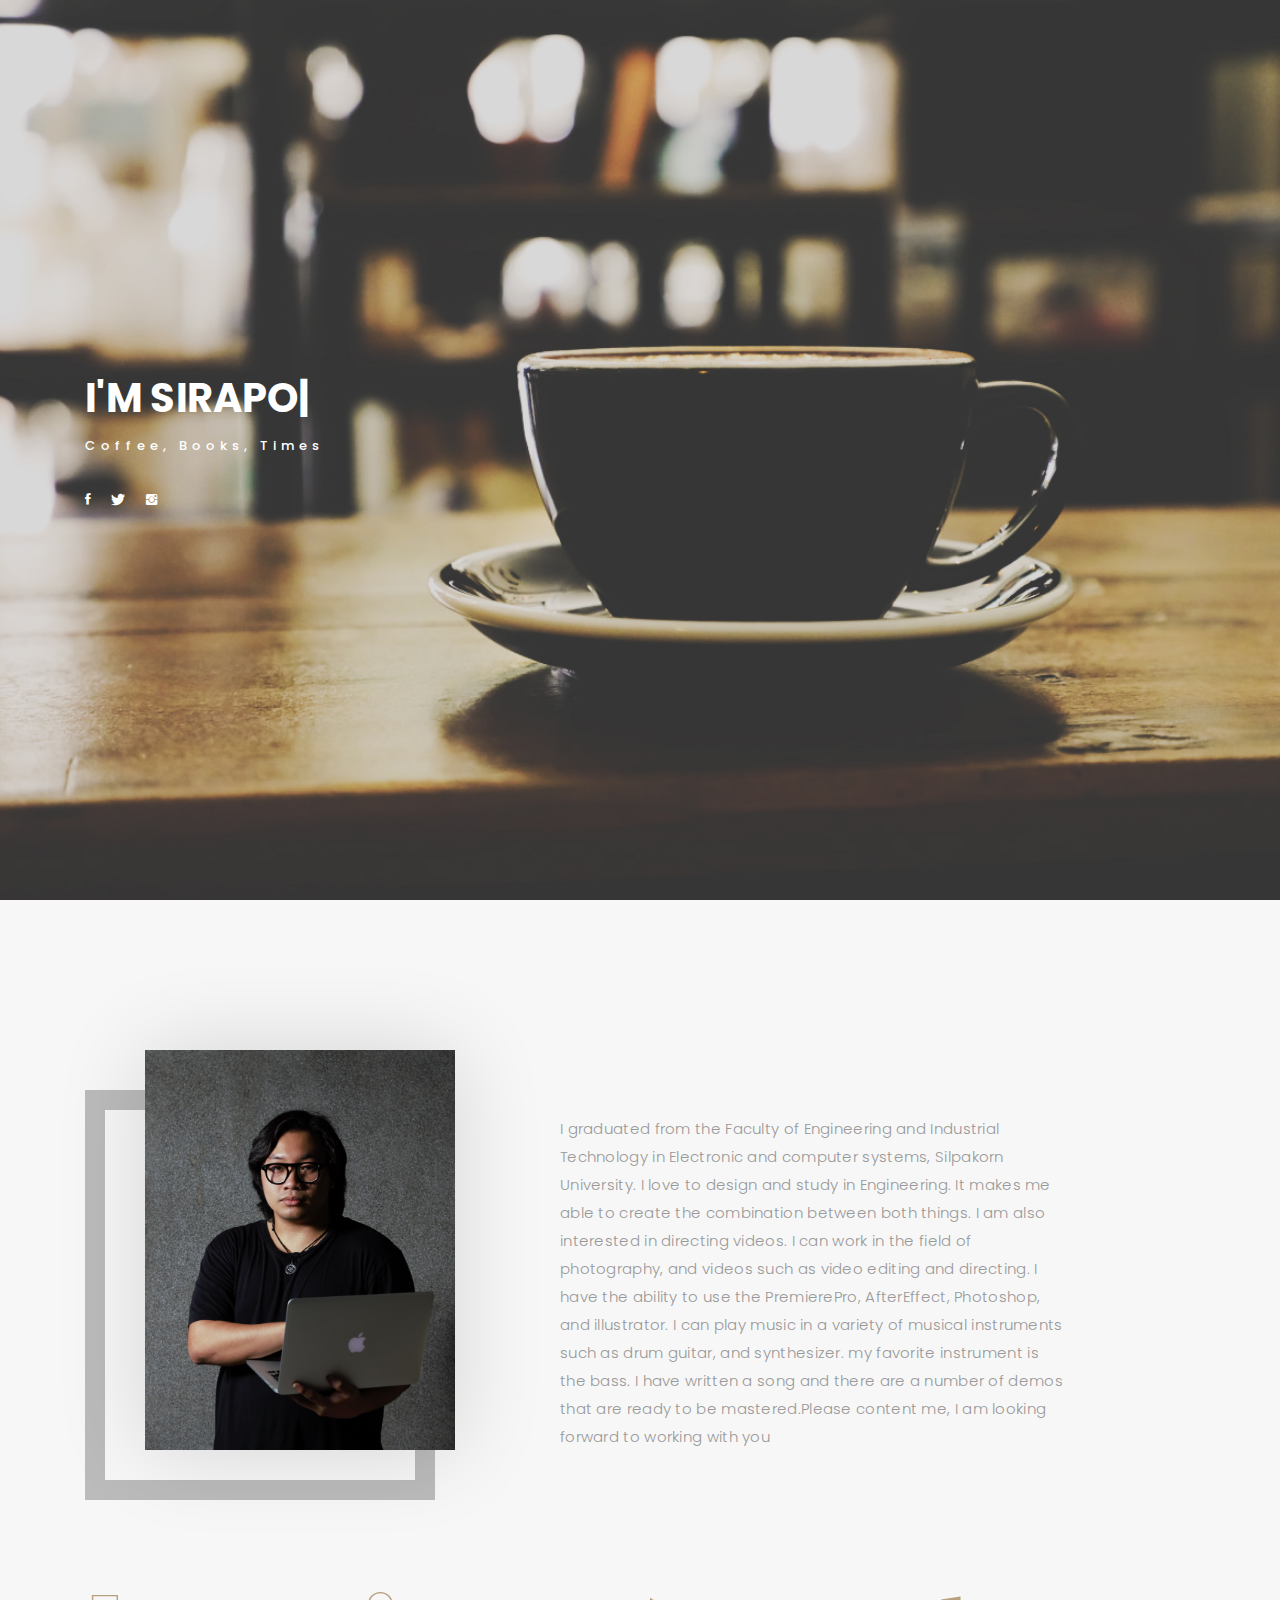
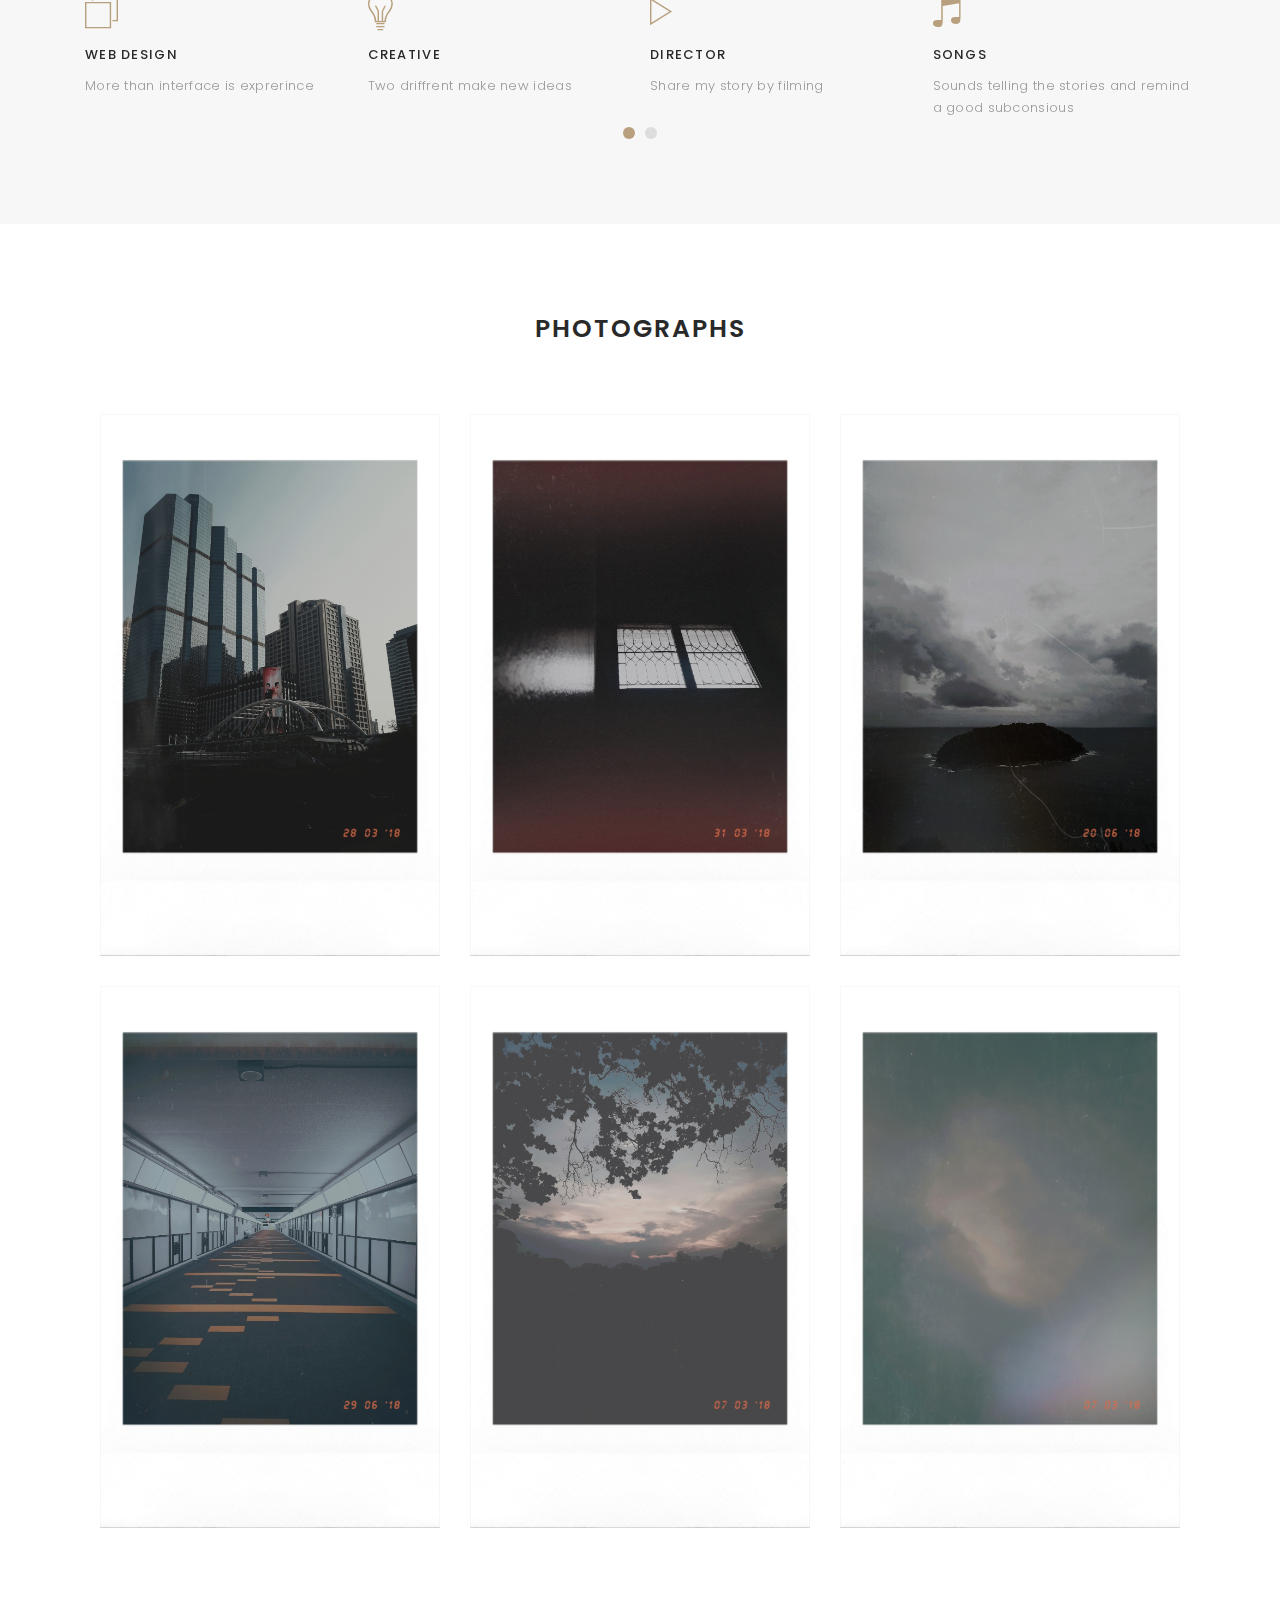
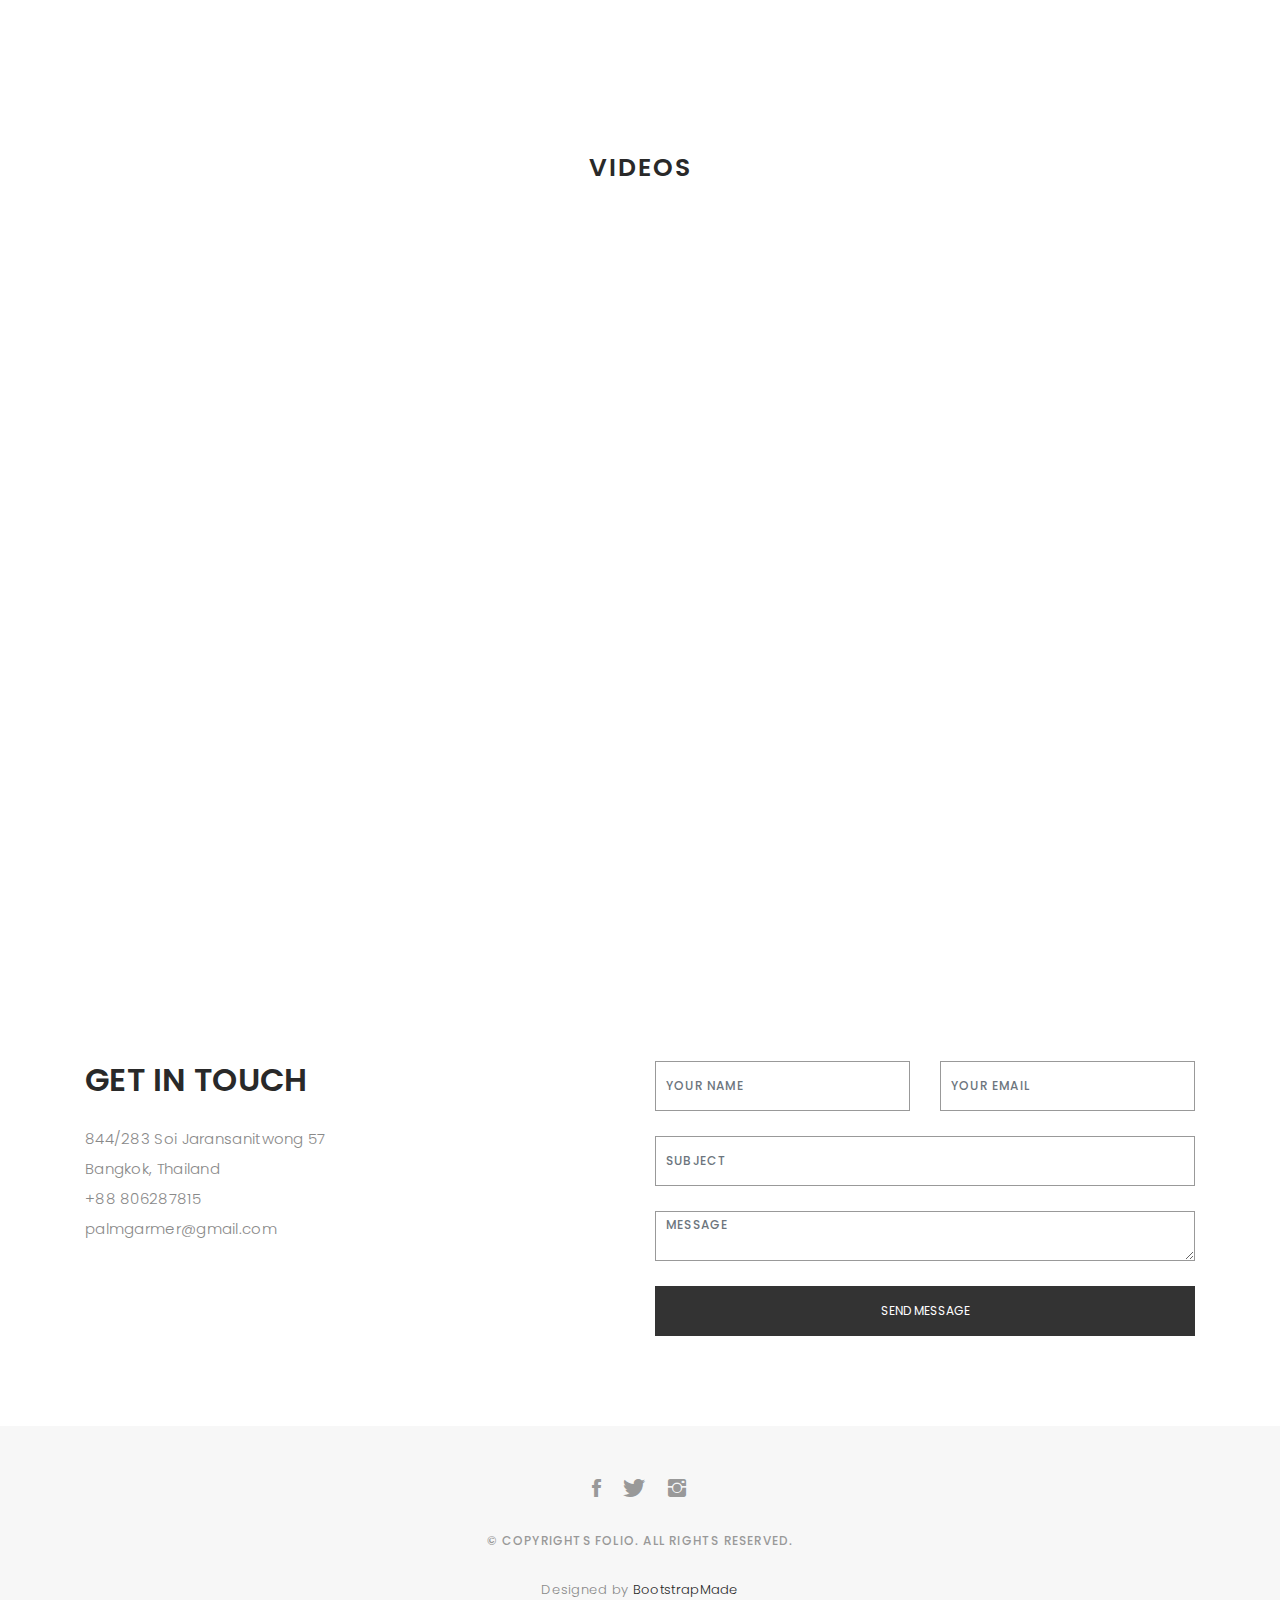
==== index.html @ 071d1d60 "Initial commit" ====
<!DOCTYPE html>
<html lang="en">

<head>
  <!-- meta -->
  <meta charset="utf-8">
  <meta content="width=device-width, initial-scale=1.0" name="viewport">

  <title>Sirapong Nitikunchon</title>
  <meta content="" name="keywords">
  <meta content="" name="description">

  <!-- Google Fonts -->
  <link
    href="https://fonts.googleapis.com/css?family=Poppins:300,300i,400,400i,500,500i,600,600i,700,700i|Playfair+Display:400,400i,700,700i,900,900i"
    rel="stylesheet">

  <!-- Bootstrap CSS File -->
  <link href="lib/bootstrap/css/bootstrap.min.css" rel="stylesheet">

  <!-- Libraries CSS Files -->
  <link href="lib/ionicons/css/ionicons.min.css" rel="stylesheet">
  <link href="lib/owlcarousel/assets/owl.carousel.min.css" rel="stylesheet">
  <link href="lib/magnific-popup/magnific-popup.css" rel="stylesheet">
  <link href="lib/hover/hover.min.css" rel="stylesheet">

  <!-- Main Stylesheet File -->
  <link href="css/style.css" rel="stylesheet">

  <!-- Responsive css -->
  <link href="css/responsive.css" rel="stylesheet">

  <!-- Favicon -->
  <link rel="shortcut icon" href="images/favicon.png">

</head>

<body>

  <!-- start section navbar -->
  <nav id="main-nav">
    <div class="row">
      <div class="container">

        <div class="logo">
          <a href="index.html"><img src="images/logo.png" alt="logo"></a>
        </div>

        <div class="responsive"><i data-icon="m" class="ion-navicon-round"></i></div>

        <ul class="nav-menu list-unstyled">
          <li><a href="#header" class="smoothScroll">Home</a></li>
          <li><a href="#about" class="smoothScroll">About</a></li>
          <li><a href="#portfolio" class="smoothScroll">Photographs</a></li>
          <li><a href="#videos" class="smoothScroll">Videos</a></li>
          <li><a href="#contact" class="smoothScroll">Contact</a></li>
        </ul>

      </div>
    </div>
  </nav>
  <!-- End section navbar -->


  <!-- start section header -->
  <div id="header" class="home">

    <div class="container">
      <div class="header-content">
        <h1>I'm <span class="typed"></span></h1>
        <p>Coffee, Books, Times</p>

        <ul class="list-unstyled list-social">
          <li><a href="https://www.facebook.com/sirapong.nitikunchon"><i class="ion-social-facebook"></i></a></li>
          <li><a href="https://twitter.com/_siraponqpalm"><i class="ion-social-twitter"></i></a></li>
          <li><a href="https://www.instagram.com/palmgarmers/"><i class="ion-social-instagram"></i></a></li>
        </ul>
      </div>
    </div>
  </div>
  <!-- End section header -->


  <!-- start section about us -->
  <div id="about" class="paddsection">
    <div class="container">
      <div class="row justify-content-between">

        <div class="col-lg-4 ">
          <div class="div-img-bg">
            <div class="about-img">
              <img src="images/me.jpg" class="img-responsive" alt="me">
            </div>
          </div>
        </div>

        <div class="col-lg-7">
          <div class="about-descr">

            <p class="separator">I graduated from the Faculty of Engineering and Industrial Technology in Electronic and
              computer systems, Silpakorn University. I love to design and study in Engineering. It makes me able to
              create the combination between both things. I am also interested in directing videos. I can work in the
              field of photography, and videos such as video editing and directing. I have the ability to use the
              PremierePro, AfterEffect, Photoshop, and illustrator. I can play music in a variety of musical instruments
              such as drum guitar, and synthesizer. my favorite instrument is the bass. I have written a song and there
              are a number of demos that are ready to be mastered.Please content me, I am looking forward to working
              with you</p>

          </div>

        </div>
      </div>
    </div>
  </div>
  <!-- end section about us -->


  <!-- start section services -->
  <div id="services">
    <div class="container">

      <div class="services-carousel owl-theme">

        <div class="services-block">

          <i class="ion-ios-browsers-outline"></i>
          <span>WEB DESIGN</span>
          <p class="separator">More than interface is exprerince</p>

        </div>

        <div class="services-block">

          <i class="ion-ios-lightbulb-outline"></i>
          <span>CREATIVE</span>
          <p class="separator">Two driffrent make new ideas</p>

        </div>

        <div class="services-block">

          <i class="ion-ios-play-outline"></i>
          <span>DIRECTOR</span>
          <p class="separator">Share my story by filming</p>

        </div>

        <div class="services-block">

          <i class="ion-ios-musical-notes"></i>
          <span>Songs</span>
          <p class="separator">Sounds telling the stories and remind a good subconsious</p>

        </div>

        <div class="services-block">

          <i class="ion-ios-camera-outline"></i>
          <span>PHOTOGRAPHY</span>
          <p class="separator">Sometimes photograph can send feelings more than words</p>

        </div>

      </div>

    </div>

  </div>
  <!-- end section services -->


  <!-- start section portfolio -->
  <div id="portfolio" class="text-center paddsection">

    <div class="container">
      <div class="section-title text-center">
        <h2>PHOTOGRAPHS</h2>
      </div>
    </div>

    <div class="container">
      <div class="row">
        <div class="col-md-12">

          <div class="portfolio-container">

            <div class="col-lg-4 col-md-6 portfolio-thumbnail all branding uikits webdesign">
              <a class="popup-img" href="images/portfolio/1.jpg">
                <img src="images/portfolio/1.jpg" alt="img">
              </a>
            </div>

            <div class="col-lg-4 col-md-6 portfolio-thumbnail all mockups uikits photography">
              <a class="popup-img" href="images/portfolio/2.jpg">
                <img src="images/portfolio/2.jpg" alt="img">
              </a>
            </div>

            <div class="col-lg-4 col-md-6 portfolio-thumbnail all branding webdesig photographyn">
              <a class="popup-img" href="images/portfolio/3.jpg">
                <img src="images/portfolio/3.jpg" alt="img">
              </a>
            </div>

            <div class="col-lg-4 col-md-6 portfolio-thumbnail all mockups webdesign photography">
              <a class="popup-img" href="images/portfolio/4.jpg">
                <img src="images/portfolio/4.jpg" alt="img">
              </a>
            </div>

            <div class="col-lg-4 col-md-6 portfolio-thumbnail all branding uikits photography">
              <a class="popup-img" href="images/portfolio/5.jpg">
                <img src="images/portfolio/5.jpg" alt="img">
              </a>
            </div>

            <div class="col-lg-4 col-md-6 portfolio-thumbnail all mockups uikits webdesign">
              <a class="popup-img" href="images/portfolio/6.jpg">
                <img src="images/portfolio/6.jpg" alt="img">
              </a>
            </div>

          </div>
        </div>
      </div>
    </div>

  </div>
  <!-- End section portfolio -->
  <div id="videos" class="text-center paddsection">

    <div class="container">
      <div class="section-title text-center">
        <h2>VIDEOS</h2>
      </div>
    </div>

    <div class="container">
      <br>
      <div class="container">
        <div class="journal-block">
          <div class="row">
            <div class="col-lg-12">

              <div class="embed-responsive embed-responsive-16by9">
                <iframe class="embed-responsive-item" src="https://www.youtube.com/embed/Cn5rT2lh4aY">
                </iframe>
              </div>
            </div>
          </div>

        </div>
      </div>
    </div>
  </div>


  <!-- start sectoion contact -->
  <div id="contact" class="paddsection">
    <div class="container">
      <div class="contact-block1">
        <div class="row">

          <div class="col-lg-6">
            <div class="contact-contact">

              <h2 class="mb-30">GET IN TOUCH</h2>

              <ul class="contact-details">
                <li><span>844/283 Soi Jaransanitwong 57</span></li>
                <li><span>Bangkok, Thailand</span></li>
                <li><span>+88 806287815</span></li>
                <li><span>palmgarmer@gmail.com</span></li>
              </ul>

            </div>
          </div>

          <div class="col-lg-6">
            <form action="" method="post" role="form" class="contactForm">
              <div class="row">

                <div id="sendmessage">Your message has been sent. Thank you!</div>
                <div id="errormessage"></div>

                <div class="col-lg-6">
                  <div class="form-group contact-block1">
                    <input type="text" name="name" class="form-control" id="name" placeholder="Your Name"
                      data-rule="minlen:4" data-msg="Please enter at least 4 chars" />
                    <div class="validation"></div>
                  </div>
                </div>

                <div class="col-lg-6">
                  <div class="form-group">
                    <input type="email" class="form-control" name="email" id="email" placeholder="Your Email"
                      data-rule="email" data-msg="Please enter a valid email" />
                    <div class="validation"></div>
                  </div>
                </div>

                <div class="col-lg-12">
                  <div class="form-group">
                    <input type="text" class="form-control" name="subject" id="subject" placeholder="Subject"
                      data-rule="minlen:4" data-msg="Please enter at least 8 chars of subject" />
                    <div class="validation"></div>
                  </div>
                </div>

                <div class="col-lg-12">
                  <div class="form-group">
                    <textarea class="form-control" name="message" rows="12" data-rule="required"
                      data-msg="Please write something for us" placeholder="Message"></textarea>
                    <div class="validation"></div>
                  </div>
                </div>

                <div class="col-lg-12">
                  <input type="submit" class="btn btn-defeault btn-send" value="Send message">
                </div>

              </div>
            </form>
          </div>
        </div>
      </div>
    </div>
  </div>
  <!-- start sectoion contact -->


  <!-- start section footer -->
  <div id="footer" class="text-center">
    <div class="container">
      <div class="socials-media text-center">

        <ul class="list-unstyled">
          <li><a href="https://www.facebook.com/sirapong.nitikunchon"><i class="ion-social-facebook"></i></a></li>
          <li><a href="https://twitter.com/_siraponqpalm"><i class="ion-social-twitter"></i></a></li>
          <li><a href="https://www.instagram.com/palmgarmers/"><i class="ion-social-instagram"></i></a></li>

      </div>

      <p>&copy; Copyrights Folio. All rights reserved.</p>

      <div class="credits">
        <!--
          All the links in the footer should remain intact.
          You can delete the links only if you purchased the pro version.
          Licensing information: https://bootstrapmade.com/license/
          Purchase the pro version with working PHP/AJAX contact form: https://bootstrapmade.com/buy/?theme=Folio
        -->
        Designed by <a href="https://bootstrapmade.com/">BootstrapMade</a>
      </div>

    </div>
  </div>
  <!-- End section footer -->

  <!-- JavaScript Libraries -->
  <script src="lib/jquery/jquery.min.js"></script>
  <script src="lib/jquery/jquery-migrate.min.js"></script>
  <script src="lib/bootstrap/js/bootstrap.bundle.min.js"></script>
  <script src="lib/typed/typed.js"></script>
  <script src="lib/owlcarousel/owl.carousel.min.js"></script>
  <script src="lib/magnific-popup/magnific-popup.min.js"></script>
  <script src="lib/isotope/isotope.pkgd.min.js"></script>

  <!-- Contact Form JavaScript File -->
  <script src="contactform/contactform.js"></script>

  <!-- Template Main Javascript File -->
  <script src="js/main.js"></script>

</body>

</html>
---- css/style.css ----
/*
  Theme Name: Folio
  Theme URL: https://bootstrapmade.com/folio-bootstrap-portfolio-template/
  Author: BootstrapMade.com
  Author URL: https://bootstrapmade.com
*/

/*  General Styling
/*-----------------------------------------------------------------------------------*/

body {
  background: #ffffff;
  color: #898989;
  font-family: 'Poppins', helvetica;
  font-size: 15px;
  font-weight: 300;
  line-height: 20px;
  letter-spacing: 0.02em;
  overflow-x: hidden;
  margin: 0 auto;
  padding: 0;
  -moz-box-sizing: border-box;
  -ms-box-sizing: border-box;
  -o-box-sizing: border-box;
  -webkit-box-sizing: border-box;
  box-sizing: border-box;
}

h1, h2, h3, h4, h5, h6 {
  margin: 0;
}

h2 {
  color: #292929;
  font-weight: 600;
}

h4 {
  color: #292929;
  font-size: 14px;
  font-weight: 600;
}

a {
  color: #292929;
  text-decoration: none !important;
  -moz-transition: all 0.5s ease-in-out 0s;
  -ms-transition: all 0.5s ease-in-out 0s;
  -o-transition: all 0.5s ease-in-out 0s;
  -webkit-transition: all 0.5s ease-in-out 0s;
  transition: all 0.5s ease-in-out 0s;
}

a:hover {
  -moz-transition: all 0.5s ease-in-out 0s;
  -ms-transition: all 0.5s ease-in-out 0s;
  -o-transition: all 0.5s ease-in-out 0s;
  -webkit-transition: all 0.5s ease-in-out 0s;
  transition: all 0.5s ease-in-out 0s;
}

a:hover, a:focus {
  color: #b8a07e;
  text-decoration: underline;
}

nav ul li a {
  padding: 2px 0 0 0;
  position: relative;
  display: block;
  font-size: 12px;
  color: #999999;
  letter-spacing: 0.1em;
  font-weight: 500;
  line-height: 14px;
  text-transform: uppercase;
  -moz-transition: all 0.5s ease-in-out 0s;
  -ms-transition: all 0.5s ease-in-out 0s;
  -o-transition: all 0.5s ease-in-out 0s;
  -webkit-transition: all 0.5s ease-in-out 0s;
  transition: all 0.5s ease-in-out 0s;
}

p {
  margin: 25px 0;
  padding: 0;
  font-size: 15px;
  color: #999999;
  line-height: 28px;
}

::-moz-selection {
  background: #b8a07e;
  color: #fff;
}

::selection {
  background: #b8a07e;
  color: #fff;
}

.btn {
  background: #333;
  border: medium none;
  border-radius: 0;
  color: #fff;
  font-size: 12px;
  height: 50px;
  line-height: 50px;
  padding: 0 30px;
  text-transform: uppercase;
}

.btn:hover, .btn:focus {
  color: #fff;
}

.padDiv {
  padding: 30px 20px;
}

.section-title {
  margin-bottom: 70px;
}

.section-title h2 {
  font-size: 25px;
  letter-spacing: 2px;
  text-transform: uppercase;
}

.form-control {
  background-color: transparent;
  border: 1px solid #999;
  border-radius: 0;
  color: #999999;
  font-size: 12px;
  font-weight: 500;
  height: 50px;
  letter-spacing: 0.1em;
  padding-left: 10px;
  margin: 0 0 25px 0;
  line-height: 14px;
  text-transform: uppercase;
}

.form-control:focus {
  box-shadow: none;
  outline: 0 none;
}

.paddsection {
  padding-top: 90px;
  padding-bottom: 90px;
}

.paddsections {
  padding-top: 90px;
  padding-bottom: 90px !important;
}

.hvr-shutter-in-horizontal::before {
  background: #333;
}

.hvr-shutter-in-horizontal:hover {
  background: #b8a07e;
}

.mb-30 {
  margin-bottom: 30px;
}

/*-----------------------------------------------------------------------------------*/
/*  Navbar Top
/*-----------------------------------------------------------------------------------*/

nav {
  position: fixed;
  background: #fff;
  z-index: 1000;
  width: 100%;
  padding: 20px;
  display: none;
  -webkit-box-shadow: 0px 2px 92px 0px rgba(0, 0, 0, 0.18);
  -moz-box-shadow: 0px 2px 92px 0px rgba(0, 0, 0, 0.18);
  box-shadow: 0px 2px 92px 0px rgba(0, 0, 0, 0.18);
}

.nav-menu {
  float: right;
  line-height: 32px;
  margin-bottom: 0;
  padding-top: 16px;
}

nav ul li {
  float: left;
  margin-right: 15px;
  font-family: 'Poppins', sans-serif;
  font-size: 14px;
  margin-left: 40px;
}

nav ul li a {
  padding: 2px 0 0 0;
  position: relative;
  display: block;
  font-size: 14px;
  color: #999999;
  font-family: 'Poppins', helvetica;
  font-weight: 500;
  line-height: 16px;
  text-transform: uppercase;
  letter-spacing: 0.02em;
  text-transform: capitalize;
}

.logo {
  float: left;
}

.logo img {
  width: 100px;
  height: 50px;
}

.responsive {
  display: none;
  font-size: 23px;
}

.active {
  color: #afafaf;
}

/*----------------------------------------------------------------------------------*/
/*  Header
/*-----------------------------------------------------------------------------------*/

#header {
  background: url("../images/home-bg.jpg") repeat scroll center center / cover;
  height: 100vh;
  width: 100%;
}


#header .header-content {
  height: 100vh;
  text-align: left;
  width: 100%;
  display: flex;
  justify-content: center;
  flex-direction: column;
}

.header-content h1 {
  font-size: 40px;
  font-weight: 700;
  margin-bottom: 10px;
  text-transform: uppercase;
  color: #fff;
}

.header-content p {
  font-size: 13px;
  letter-spacing: 5px;
  margin-top: 0;
  margin-bottom: 30px;
  text-transform: capitalize;
  color: #fff;
  font-weight: 500;
}

.header-content .list-social li {
  float: left;
  margin-right: 20px;
}

.header-content .list-social li i {
  color: #fff;
  font-size: 15px;
}

/*-----------------------------------------------------------------------------------*/
/*  Aout-us
/*-----------------------------------------------------------------------------------*/

#about {
  width: 100%;
  height: auto;
  background: #f7f7f7;
  padding-top: 190px;
}

#about .div-img-bg {
  padding-bottom: 30px;
  border: 20px solid #bbb;
}

#about .div-img-bg .about-img img {
  width: 100%;
  box-shadow: 0px 0px 85px 0px rgba(0, 0, 0, 0.14);
  margin-top: -60px;
  margin-left: 40px;
  height: 400px;
  object-fit: cover;
}

#about .about-descr .p-heading {
  font-family: 'Playfair Display', serif;
  font-size: 28px;
  text-align: left;
}

#about .about-descr .separator {
  max-width: 80%;
  margin-bottom: 0;
  text-align: left;
}

/*-----------------------------------------------------------------------------------*/
/*   Services
/*-----------------------------------------------------------------------------------*/

#services {
  background: #f7f7f7;
  position: relative;
  padding-bottom: 80px;
}

.owl-item {
  float: left;
}
.services-block span {
  margin: 10px 0;
  position: relative;
  font-size: 13px;
  color: #292929;
  letter-spacing: 0.1em;
  font-weight: 500;
  text-transform: uppercase;
  display: block;
}

.services-block .separator {
  margin: 0;
  font-size: 13px;
  line-height: 22px;
}

.services-block i {
  font-size: 44px;
  color: #b8a07e;
  line-height: 44px;
}


.services-carousel  .owl-stage-outer {
  overflow: hidden;
}

.services-carousel .owl-dots {
  margin-top: 5px;
  text-align: center;
}

.services-carousel .owl-dot {
  display: inline-block;
  margin: 0 5px;
  width: 12px !important;
  height: 12px !important;
  border-radius: 50%;
  border: 0;
  padding: 0 !important;
  background-color: #ddd;
  cursor: pointer;
}

.services-carousel .owl-dot.active {
  background-color: #b8a07e;
}

.owl-nav {
  display: none;
}


/*-----------------------------------------------------------------------------------*/
/*  Portfolio
/*-----------------------------------------------------------------------------------*/

#portfolio {
  position: relative;
  padding-bottom: 50px;
}

#portfolio .portfolio-list {
  margin-bottom: 50px;
}

#portfolio .portfolio-list .nav {
  display: inline-block;
  margin: 0;
}

#portfolio .portfolio-list .nav li {
  margin: 0 40px 0 0;
  float: left;
  font-size: 14px;
  color: #999999;
  line-height: 16px;
  cursor: pointer;
  font-family: 'Poppins', helvetica;
  font-weight: 500;
  letter-spacing: 0.02em;
  text-transform: capitalize;
  -moz-transition: all 0.5s ease-in-out 0s;
  -ms-transition: all 0.5s ease-in-out 0s;
  -o-transition: all 0.5s ease-in-out 0s;
  -webkit-transition: all 0.5s ease-in-out 0s;
  transition: all 0.5s ease-in-out 0s;
}

#portfolio .portfolio-list .nav li:hover, #portfolio .portfolio-list .nav li.filter-active  {
  color: #b8a07e;
  -moz-transition: all 0.5s ease-in-out 0s;
  -ms-transition: all 0.5s ease-in-out 0s;
  -o-transition: all 0.5s ease-in-out 0s;
  -webkit-transition: all 0.5s ease-in-out 0s;
  transition: all 0.5s ease-in-out 0s;
}

#portfolio .portfolio-container {
  display: inline-block;
  margin-bottom: 50px;
  width: 100%;
}

.portfolio-thumbnail {
  margin-bottom: 30px;
  overflow: hidden;
}

.portfolio-thumbnail img {
  max-width: 100%;
}

/*-----------------------------------------------------------------------------------*/
/*  Journal
/*-----------------------------------------------------------------------------------*/

#journal,  #journal-blog {
  height: auto;
  width: 100%;
  background: #f7f7f7;
  padding-bottom: 60px;
  position: relative;
}

#journal-blog {
  background: #fff;
  padding-bottom: 30px;
}

#journal .journal-block {
  display: inline-block;
  height: auto;
  width: 100%;
}

#journal .journal-block .journal-info {
  position: relative;
}

.journal-block .journal-info img {
  max-width: 100%;
}

.journal-block .journal-info .journal-txt {
  padding: 25px 0px;
  position: relative;
}

.journal-block .journal-info .journal-txt h4 a {
  display: block;
  font-size: 19px;
  line-height: 24px;
  margin: 0 0 13px 0;
  font-weight: 500;
  color: #292929;
  -moz-transition: all 0.5s ease-in-out 0s;
  -ms-transition: all 0.5s ease-in-out 0s;
  -o-transition: all 0.5s ease-in-out 0s;
  -webkit-transition: all 0.5s ease-in-out 0s;
  transition: all 0.5s ease-in-out 0s;
}

.journal-block .journal-info .journal-txt h4 a:hover {
  color: #b8a07e;
  -moz-transition: all 0.5s ease-in-out 0s;
  -ms-transition: all 0.5s ease-in-out 0s;
  -o-transition: all 0.5s ease-in-out 0s;
  -webkit-transition: all 0.5s ease-in-out 0s;
  transition: all 0.5s ease-in-out 0s;
}

.journal-block .journal-info .journal-txt p {
  margin: 0;
  font-size: 14px;
  line-height: 24px;
}

/*-----------------------------------------------------------------------------------*/
/*  Contact
/*-----------------------------------------------------------------------------------*/

#contact {
  height: auto;
  width: 100%;
}

.contact-details {
  list-style: none;
  margin: 0;
  padding: 0;
}

.contact-details li {
  padding-bottom: 10px;
}

#contact input, #contact textarea {
  width: 100%;
}


#contact  #sendmessage {
  color: #18d26e;
  border: 1px solid #18d26e;
  display: none;
  text-align: center;
  padding: 15px;
  font-weight: 600;
  margin: 15px;
}

#contact  #errormessage {
  color: red;
  display: none;
  border: 1px solid red;
  text-align: center;
  padding: 15px;
  font-weight: 600;
  margin: 15px;
}

#contact #sendmessage.show, #contact #errormessage.show, #contact .show {
  display: block;
}

#contact .validation {
  color: red;
  display: none;
  margin: 0 0 20px;
  font-weight: 400;
  font-size: 13px;
}

/*-----------------------------------------------------------------------------------*/
/*  Footer
/*-----------------------------------------------------------------------------------*/

#footer {
  background: #f7f7f7;
  padding-top: 50px;
  padding-bottom: 50px;
}

#footer .socials-media {
  width: 100%;
}

#footer .socials-media ul {
  display: inline-block;
  float: none;
  margin: 0 0 20px 0;
}

#footer .socials-media ul li {
  float: left;
  margin-left: 10px;
  margin-right: 10px;
}

#footer .socials-media ul li a {
  font-size: 24px;
  color: #999;
  letter-spacing: 0.1em;
  font-weight: 500;
  background: transparent;
  text-transform: uppercase;
  -moz-transition: all 0.5s ease-in-out 0s;
  -ms-transition: all 0.5s ease-in-out 0s;
  -o-transition: all 0.5s ease-in-out 0s;
  -webkit-transition: all 0.5s ease-in-out 0s;
  transition: all 0.5s ease-in-out 0s;
}

#footer .socials-media ul li a:hover {
  color: #b8a07e;
  -moz-transition: all 0.5s ease-in-out 0s;
  -ms-transition: all 0.5s ease-in-out 0s;
  -o-transition: all 0.5s ease-in-out 0s;
  -webkit-transition: all 0.5s ease-in-out 0s;
  transition: all 0.5s ease-in-out 0s;
}

#footer p {
  font-size: 12px;
  letter-spacing: 0.1em;
  font-weight: 500;
  margin-top: 0;
  text-transform: uppercase;
}

.credits {
  font-size: 13px;
}
---- css/responsive.css ----
/** Width between 1200x to 0
 *  ~~~~~~~~~~~~~~~~~~~~~~~~~~~~~~~~~~~~
 */

@media (min-width: 1200px) {

}

/** Width between 992px to 1199px
 *  ~~~~~~~~~~~~~~~~~~~~~~~~~~~~~~~~~~~~
 */

@media (min-width: 992px) and (max-width: 1199px) {
  
}

/** Width between 768px to 991px
 *  ~~~~~~~~~~~~~~~~~~~~~~~~~~~~~~~~~~~~
 */

@media (min-width: 768px) and (max-width: 991px) {
  /* Navbar */
  nav {
    padding: 10px 15px;
  }
  .nav-menu {
    margin-top: 40px;
    display: none;
    float: none;
    width: 100%;
  }
  .nav-menu li {
    float: none;
    width: 100%;
    text-align: center;
    border-top: 1px solid #f7f7f7;
    line-height: 45px;
    margin-left: 0;
    padding-top: 10px;
    padding-bottom: 10px;
  }
  .responsive {
    float: right;
    padding-top: 15px;
    display: block;
  }
  /* About */
  .head-info .header-content .cmaster h1 {
    font-size: 32px;
  }
  #about .div-img-bg {
    padding: 0;
  }
  #about .div-img-bg .about-img img {
    margin-top: 0%;
    margin-left: calc(0% - 0px);
  }
  #about .about-descr .p-heading {
    font-size: 20px;
  }
  #about .about-descr .separator {
    max-width: 100%;
    margin-bottom: 0;
  }
  /* portfolio */
  #portfolio .portfolio-list .nav li {
    float: none;
    margin: 20px;
    display: inline-block;
  }
  /* journal */
  #journal .journal-block .journal-info {
    margin-bottom: 30px;
  }
  /* Contact */
  .contact-contact {
    margin-bottom: 30px;
  }
  /* Footer */
  #footer .socials-media ul li {
    margin-right: 0;
    margin-left: 0;
    float: none;
    display: inline-block;
  }
}

/** Width between 767px to 0
 *  ~~~~~~~~~~~~~~~~~~~~~~~~~~~~~~~~~~~~
 */

@media (max-width: 767px) {
  /* Navbar */
  nav {
    padding: 20px 15px;
  }
  .nav-menu {
    margin-top: 40px;
    display: none;
    float: none;
    width: 100%;
  }
  .nav-menu li {
    float: none;
    width: 100%;
    text-align: center;
    border-top: 1px solid #f7f7f7;
    line-height: 45px;
    margin-left: 0;
    padding-top: 10px;
    padding-bottom: 10px;
  }
  .responsive {
    float: right;
    padding-top: 15px;
    display: block;
  }
  /* About */
  .head-info .header-content h1 {
    font-size: 32px;
  }
  #about .div-img-bg {
    padding: 0;
  }
  #about .div-img-bg .about-img img {
    margin-top: 0%;
    margin-left: calc(0% - 0px);
  }
  #about .about-descr .p-heading {
    font-size: 20px;
  }
  #about .about-descr .separator {
    max-width: 100%;
    margin-bottom: 0;
  }
  /* portfolio */
  #portfolio .portfolio-list .nav li {
    float: none;
    margin: 20px;
    display: inline-block;
  }
  /* journal */
  #journal .journal-block .journal-info {
    margin-bottom: 30px;
  }
  /* Contact */
  .contact-contact {
    margin-bottom: 30px;
  }
  /* Footer */
  #footer .socials-media ul li {
    margin-right: 0;
    margin-left: 0;
    float: none;
    display: inline-block;
  }
}

/** Width between 600px to 0
 *  ~~~~~~~~~~~~~~~~~~~~~~~~~~~~~~~~~~~~
 */

@media (max-width: 600px) {
  /* Navbar */
  nav {
    padding: 20px 15px;
  }
  .nav-menu {
    margin-top: 40px;
    display: none;
    float: none;
    width: 100%;
  }
  .nav-menu li {
    float: none;
    width: 100%;
    text-align: center;
    border-top: 1px solid #f7f7f7;
    line-height: 45px;
    margin-left: 0;
    padding-top: 10px;
    padding-bottom: 10px;
  }
  .responsive {
    float: right;
    padding-top: 15px;
    display: block;
  }
  /* About */
  .head-info .header-content h1 {
    font-size: 32px;
  }
  #about .div-img-bg {
    padding: 0;
  }
  #about .div-img-bg .about-img img {
    margin-top: 0%;
    margin-left: calc(0% - 0px);
  }
  #about .about-descr .p-heading {
    font-size: 20px;
  }
  #about .about-descr .separator {
    max-width: 100%;
    margin-bottom: 0;
  }
  /* portfolio */
  #portfolio .portfolio-list .nav li {
    float: none;
    margin: 10px;
    display: inline-block;
  }
  /* journal */
  #journal .journal-block .journal-info {
    margin-bottom: 30px;
  }
  /* Contact */
  .contact-contact {
    margin-bottom: 30px;
  }
  /* Footer */
  #footer .socials-media ul li {
    margin-right: 0;
    margin-left: 0;
    float: none;
    display: inline-block;
  }
}

/** Width between 480px to 0
 *  ~~~~~~~~~~~~~~~~~~~~~~~~~~~~~~~~~~~~
 */

@media (max-width: 480px) {
  /* Navbar */
  nav {
    padding: 20px 15px;
  }
  .nav-menu {
    margin-top: 40px;
    display: none;
    float: none;
    width: 100%;
  }
  .nav-menu li {
    float: none;
    width: 100%;
    text-align: center;
    border-top: 1px solid #f7f7f7;
    line-height: 45px;
    margin-left: 0;
    padding-top: 10px;
    padding-bottom: 10px;
  }
  .responsive {
    float: right;
    padding-top: 15px;
    display: block;
  }
  /* About */
  .head-info .header-content h1 {
    font-size: 32px;
  }
  #about .div-img-bg {
    padding: 0;
  }
  #about .div-img-bg .about-img img {
    margin-top: 0%;
    margin-left: calc(0% - 0px);
  }
  #about .about-descr .p-heading {
    font-size: 20px;
  }
  #about .about-descr .separator {
    max-width: 100%;
    margin-bottom: 0;
  }
  /* portfolio */
  #portfolio .portfolio-list .nav li {
    float: none;
    margin: 20px;
  }
  /* journal */
  #journal .journal-block .journal-info {
    margin-bottom: 30px;
  }
  /* Contact */
  .contact-contact {
    margin-bottom: 30px;
  }
  /* Footer */
  #footer .socials-media ul li {
    margin-right: 0;
    margin-left: 0;
    float: none;
    display: inline-block;
  }
}

/** Width between 320px to 0
 *  ~~~~~~~~~~~~~~~~~~~~~~~~~~~~~~~~~~~~
 */

@media (max-width: 320px) {
  /* Navbar */
  nav {
    padding: 20px 15px;
  }
  .nav-menu {
    margin-top: 40px;
    display: none;
    float: none;
    width: 100%;
  }
  .nav-menu li {
    float: none;
    width: 100%;
    text-align: center;
    border-top: 1px solid #f7f7f7;
    line-height: 45px;
    margin-left: 0;
    padding-top: 10px;
    padding-bottom: 10px;
  }
  .responsive {
    float: right;
    padding-top: 15px;
    display: block;
  }
  /* About */
  .head-info .header-content h1 {
    font-size: 32px;
  }
  #about .div-img-bg {
    padding: 0;
  }
  #about .div-img-bg .about-img img {
    margin-top: 0%;
    margin-left: calc(0% - 0px);
  }
  #about .about-descr .p-heading {
    font-size: 20px;
  }
  #about .about-descr .separator {
    max-width: 100%;
    margin-bottom: 0;
  }
  /* portfolio */
  #portfolio .portfolio-list .nav li {
    float: none;
    margin: 20px;
  }
  /* journal */
  #journal .journal-block .journal-info {
    margin-bottom: 30px;
  }
  /* Contact */
  .contact-contact {
    margin-bottom: 30px;
  }
  /* Footer */
  #footer .socials-media ul li {
    margin-right: 0;
    margin-left: 0;
    float: none;
    display: inline-block;
  }
  /* Single page */
  .entry-comments-body span {
    display: inline-block;
    margin-right: 0;
  }
}
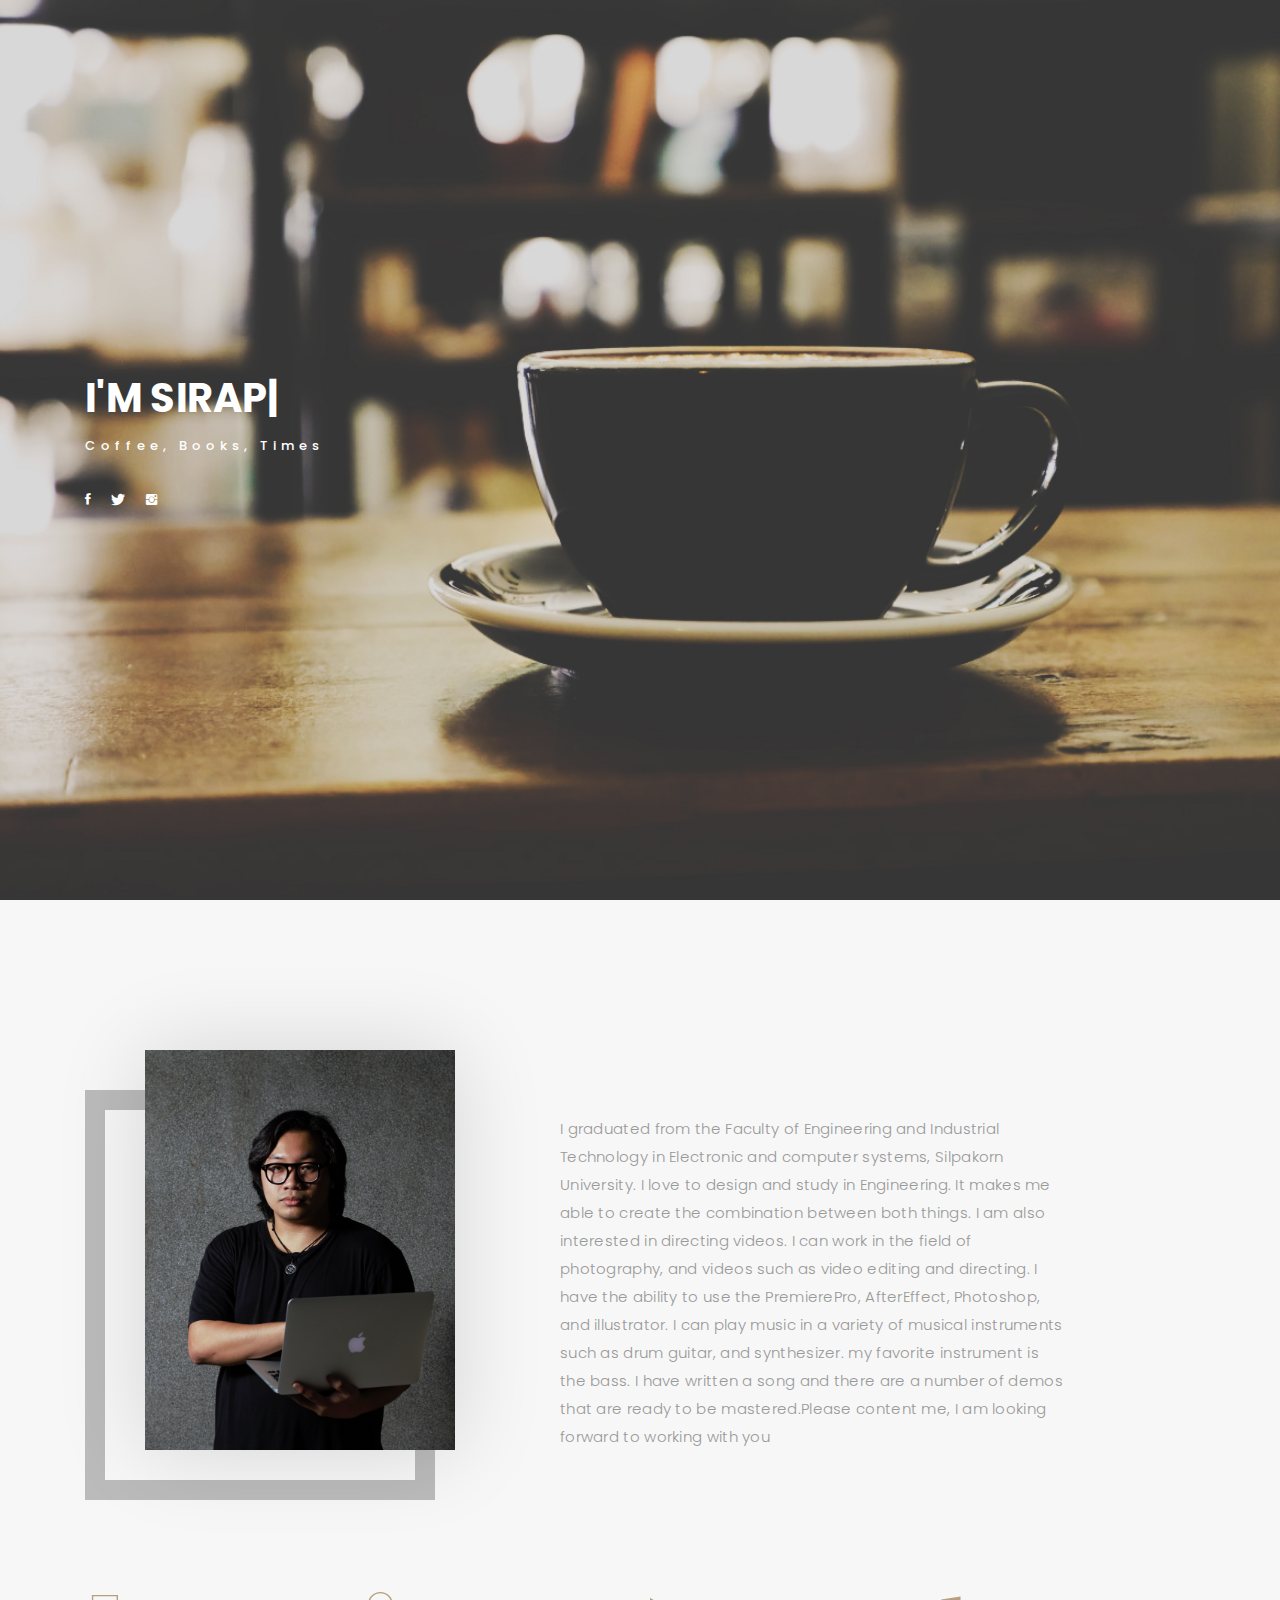
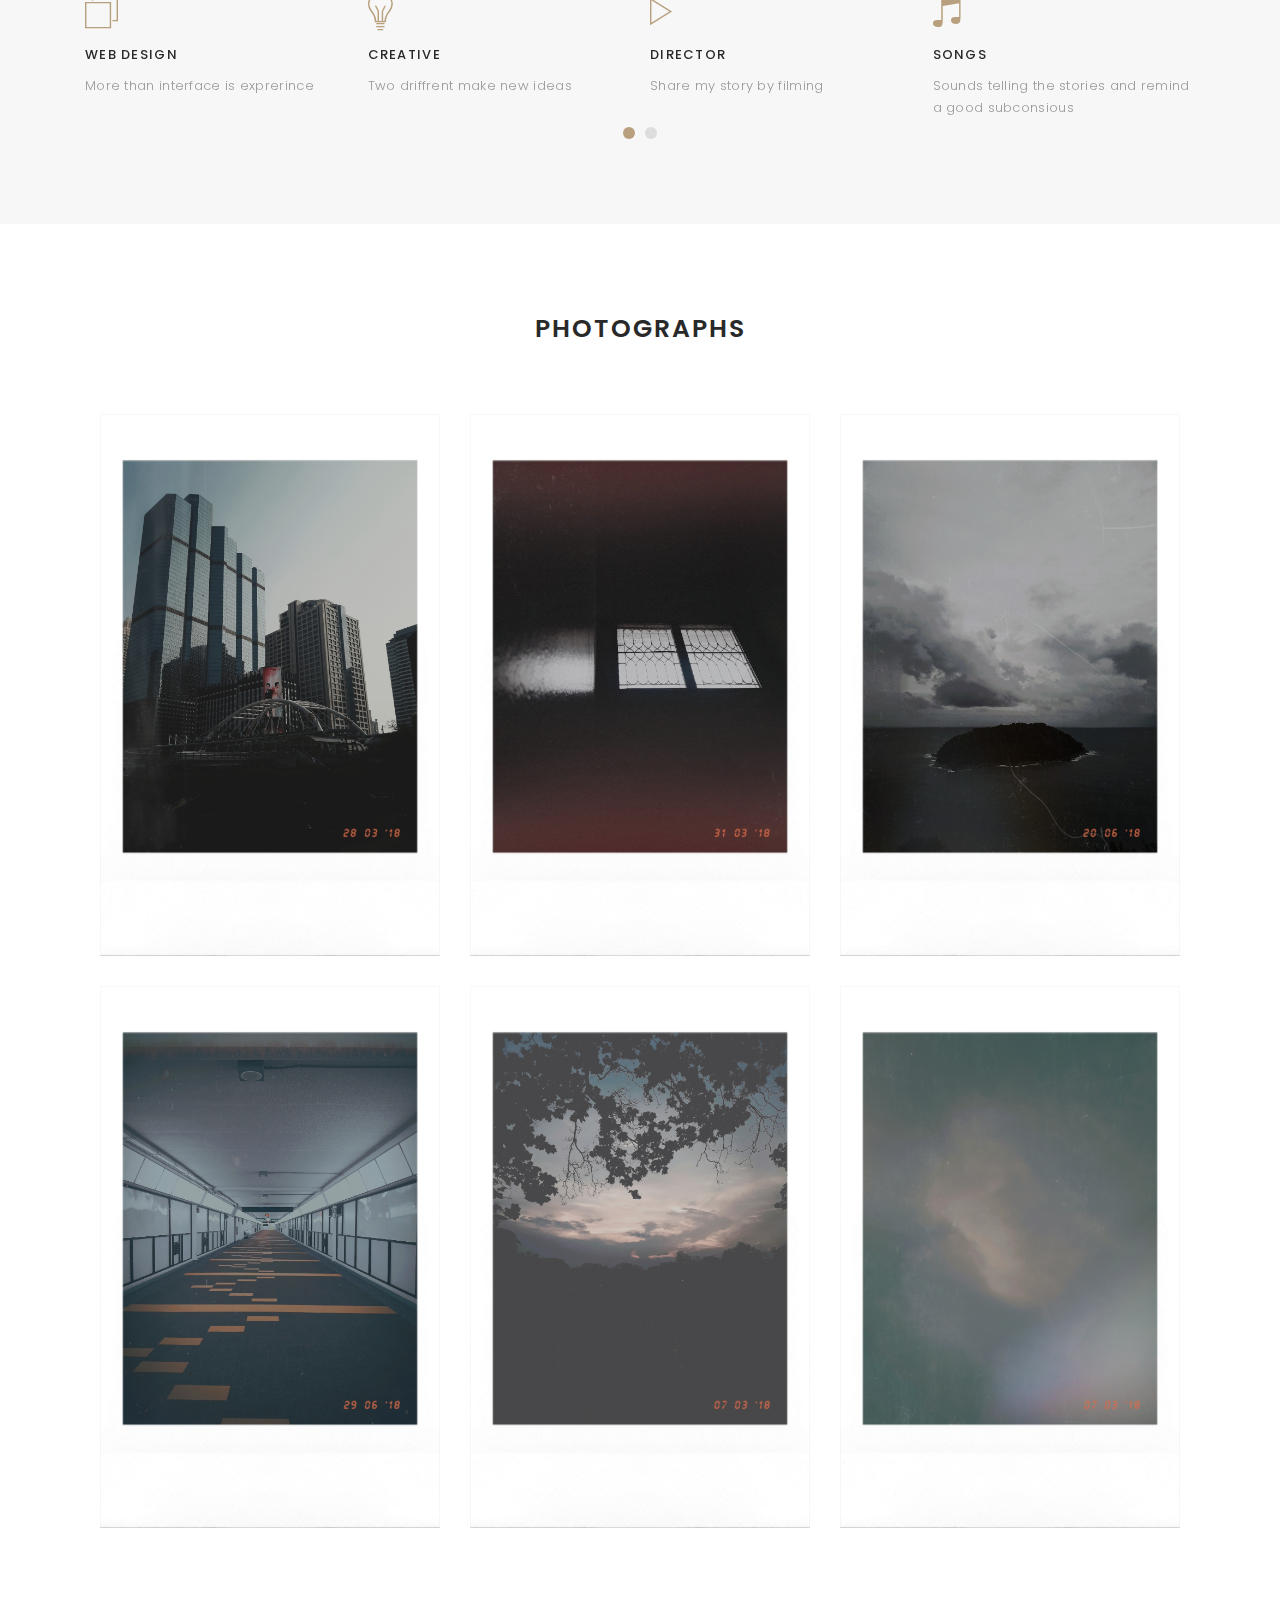
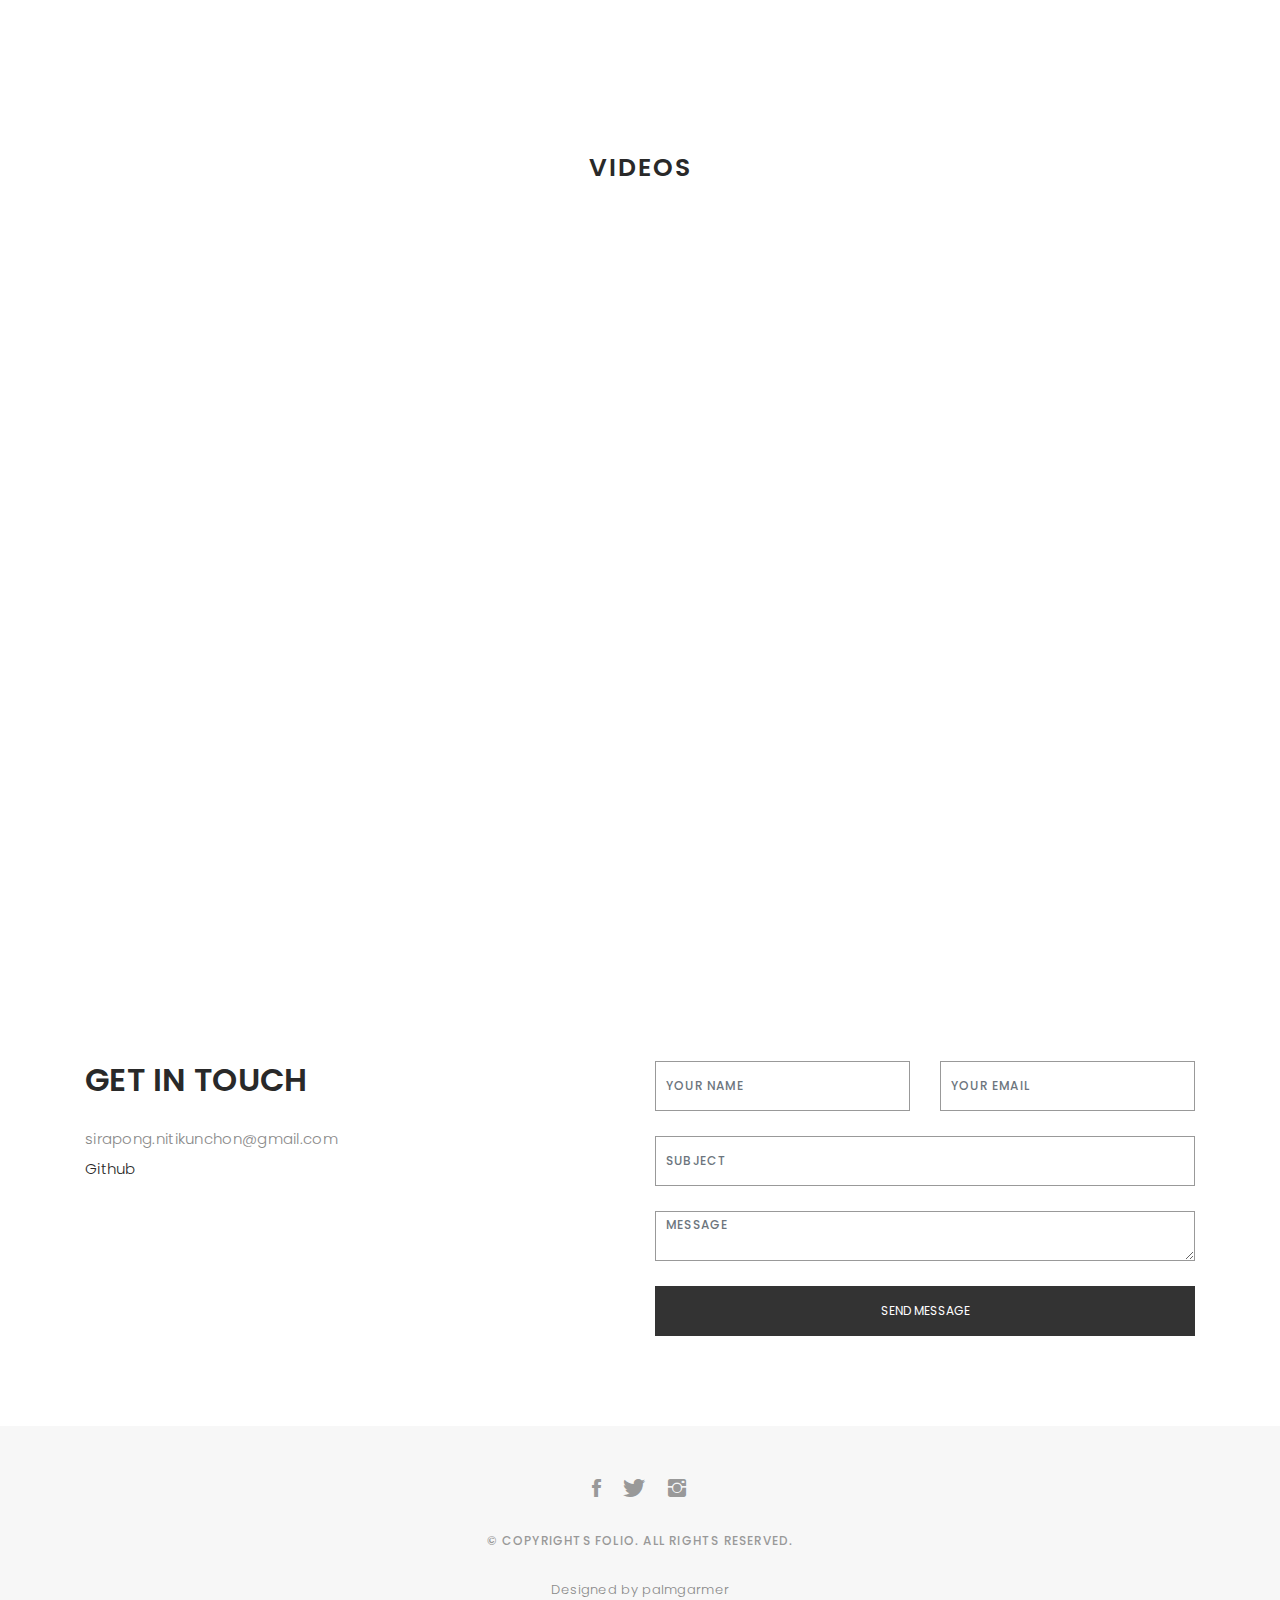
==== commit dcb51f06: "update 2021" ====
--- a/index.html
+++ b/index.html
@@ -53,6 +53,7 @@
           <li><a href="#about" class="smoothScroll">About</a></li>
           <li><a href="#portfolio" class="smoothScroll">Photographs</a></li>
           <li><a href="#videos" class="smoothScroll">Videos</a></li>
+          <li><a href="https://palmgarmer.github.io/resume/" class="smoothScroll">Resume</a></li>
           <li><a href="#contact" class="smoothScroll">Contact</a></li>
         </ul>
 
@@ -267,10 +268,8 @@
               <h2 class="mb-30">GET IN TOUCH</h2>
 
               <ul class="contact-details">
-                <li><span>844/283 Soi Jaransanitwong 57</span></li>
-                <li><span>Bangkok, Thailand</span></li>
-                <li><span>+88 806287815</span></li>
-                <li><span>palmgarmer@gmail.com</span></li>
+                <li><span>sirapong.nitikunchon@gmail.com</span></li>
+                <li><span><a href="https://github.com/palmgarmer">Github</a></span></li>
               </ul>
 
             </div>
@@ -350,7 +349,7 @@
           Licensing information: https://bootstrapmade.com/license/
           Purchase the pro version with working PHP/AJAX contact form: https://bootstrapmade.com/buy/?theme=Folio
         -->
-        Designed by <a href="https://bootstrapmade.com/">BootstrapMade</a>
+        Designed by palmgarmer
       </div>
 
     </div>
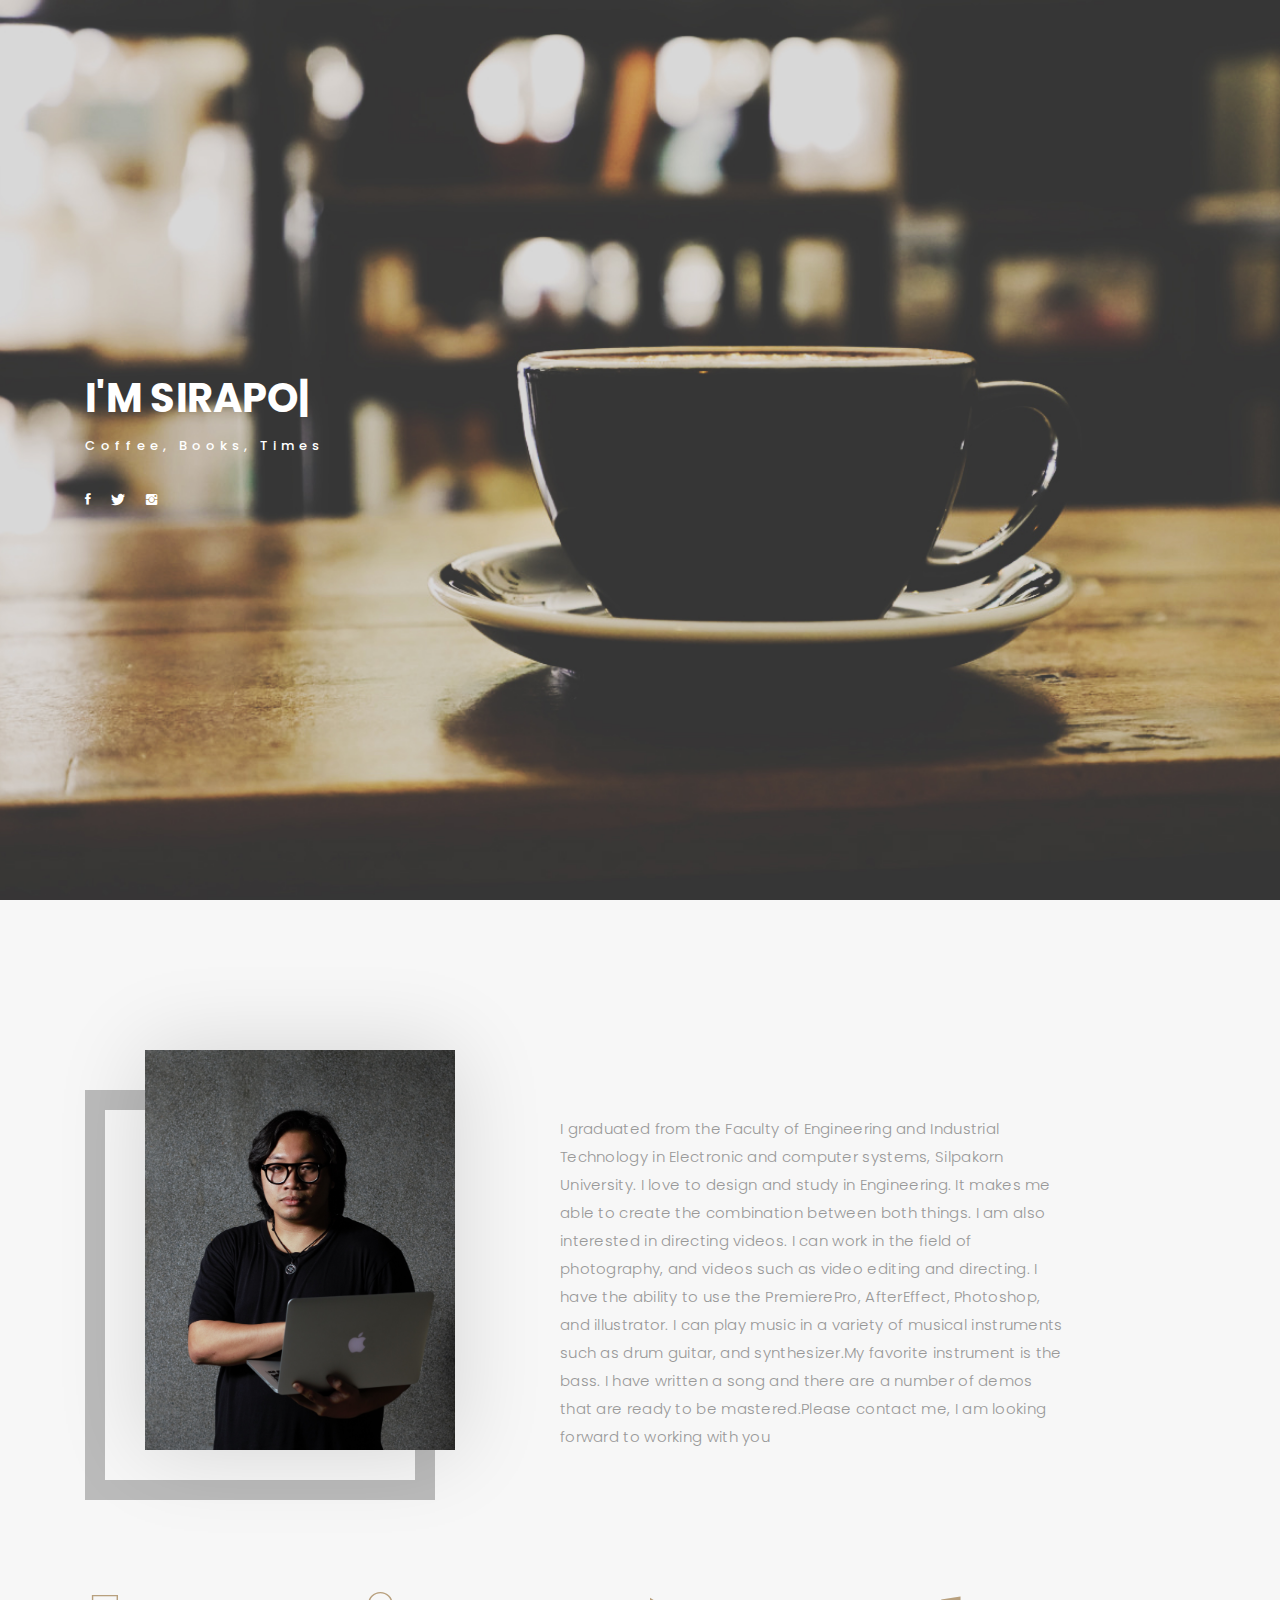
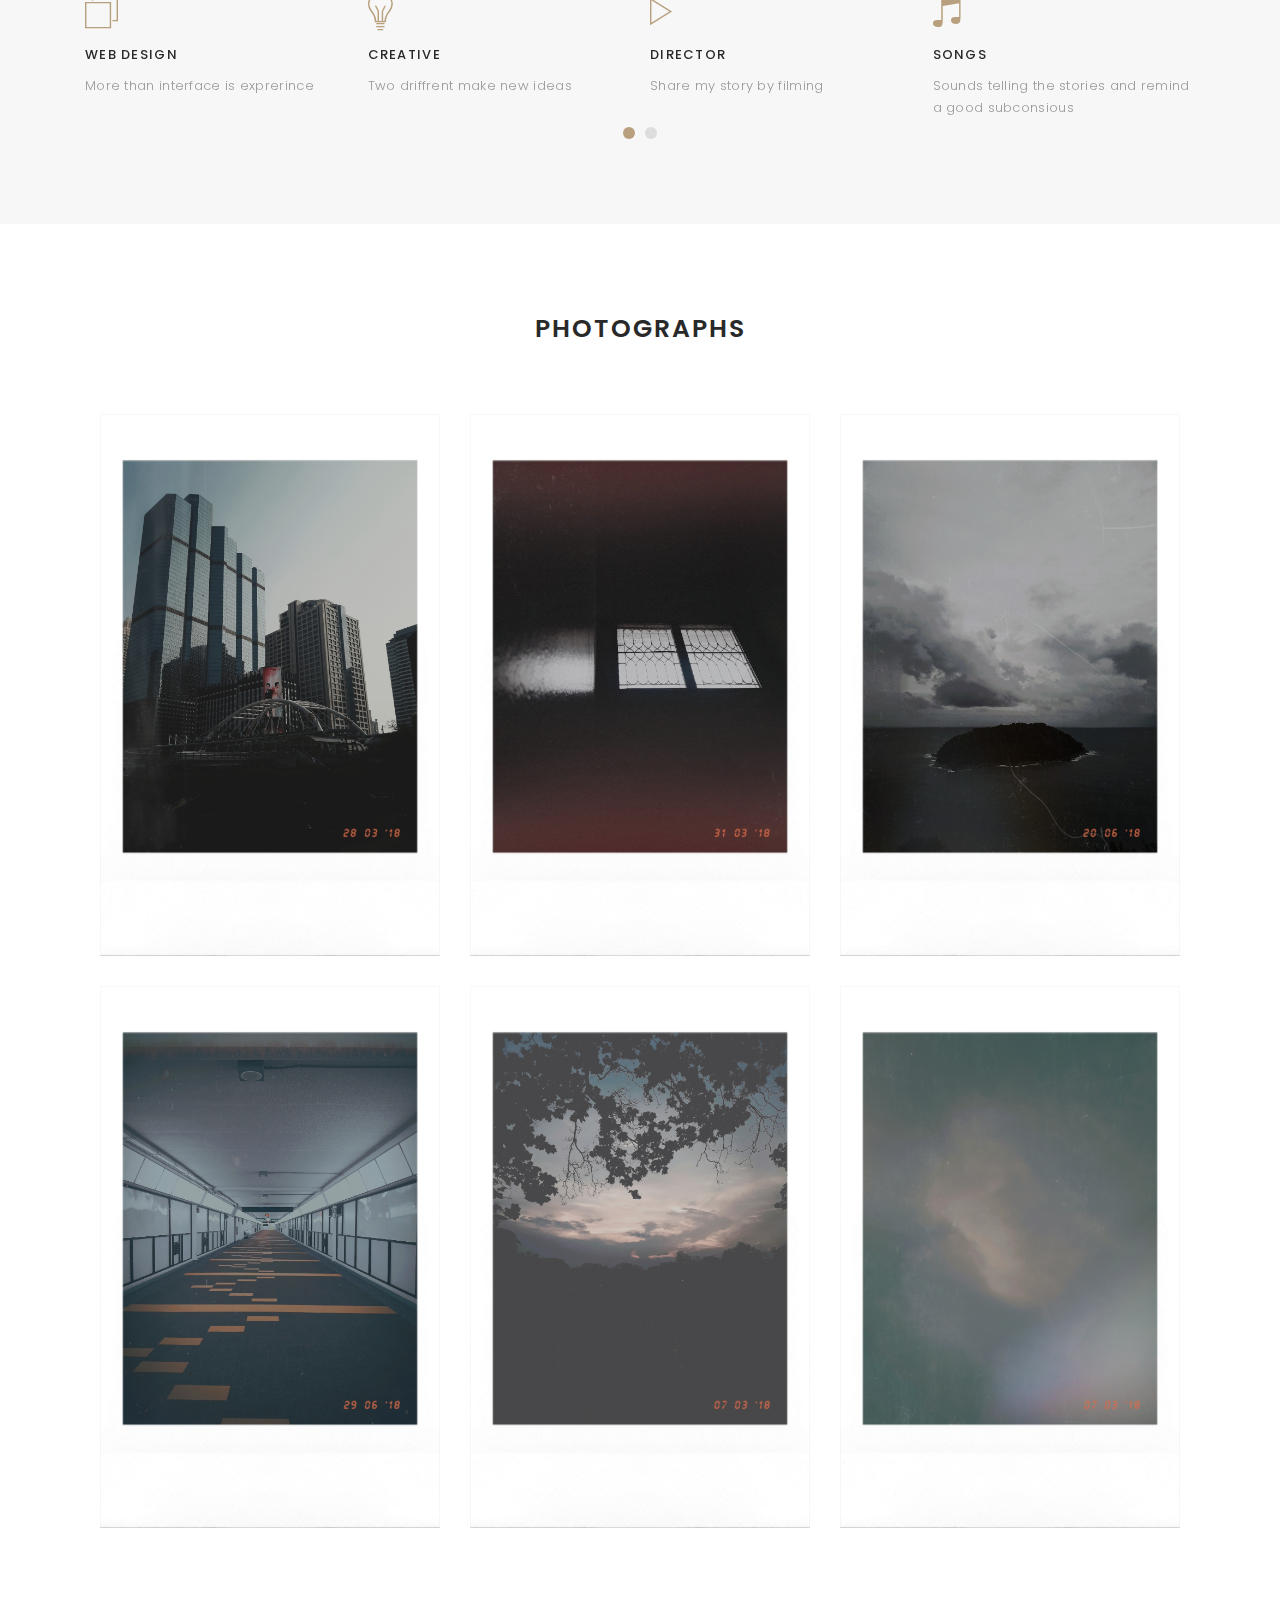
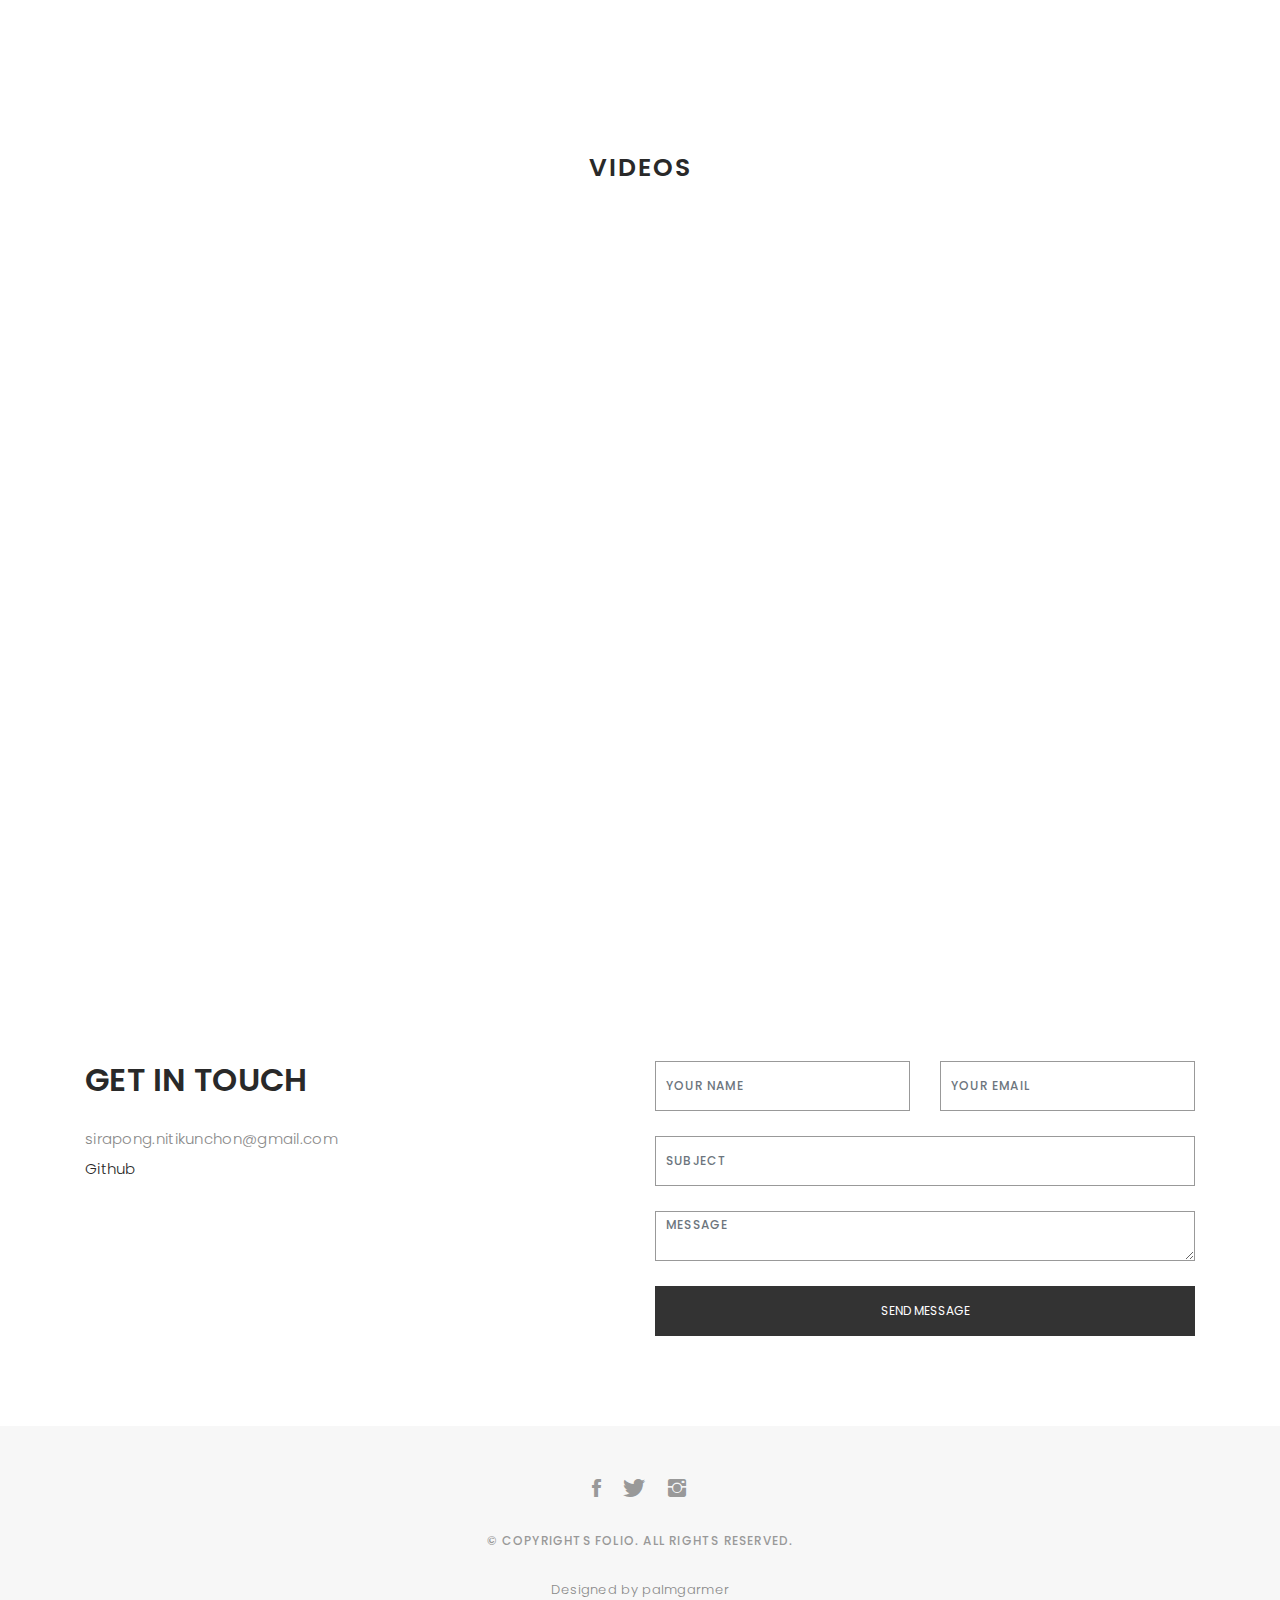
==== commit 6d67b2b7: "Update index.html" ====
--- a/index.html
+++ b/index.html
@@ -103,8 +103,8 @@
               create the combination between both things. I am also interested in directing videos. I can work in the
               field of photography, and videos such as video editing and directing. I have the ability to use the
               PremierePro, AfterEffect, Photoshop, and illustrator. I can play music in a variety of musical instruments
-              such as drum guitar, and synthesizer. my favorite instrument is the bass. I have written a song and there
-              are a number of demos that are ready to be mastered.Please content me, I am looking forward to working
+              such as drum guitar, and synthesizer.My favorite instrument is the bass. I have written a song and there
+              are a number of demos that are ready to be mastered.Please contact me, I am looking forward to working
               with you</p>
 
           </div>
@@ -373,4 +373,4 @@
 
 </body>
 
-</html>+</html>
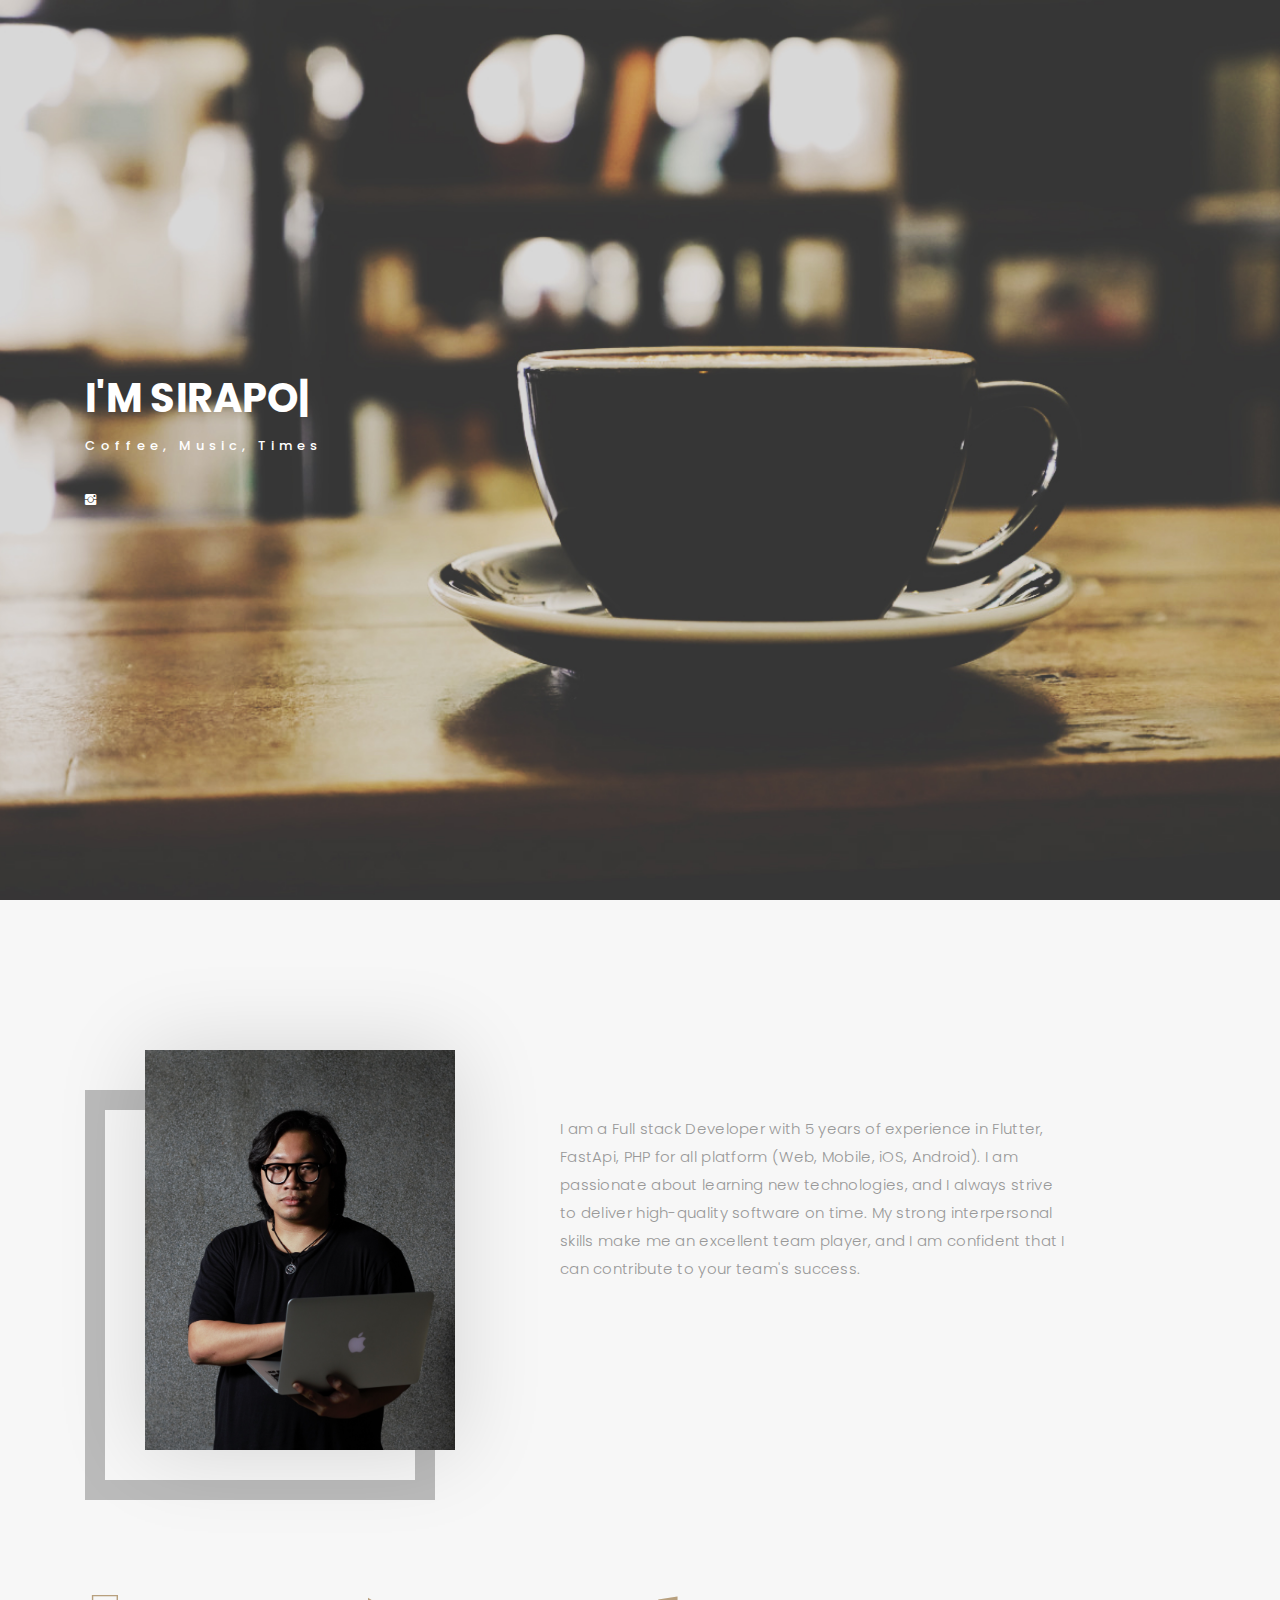
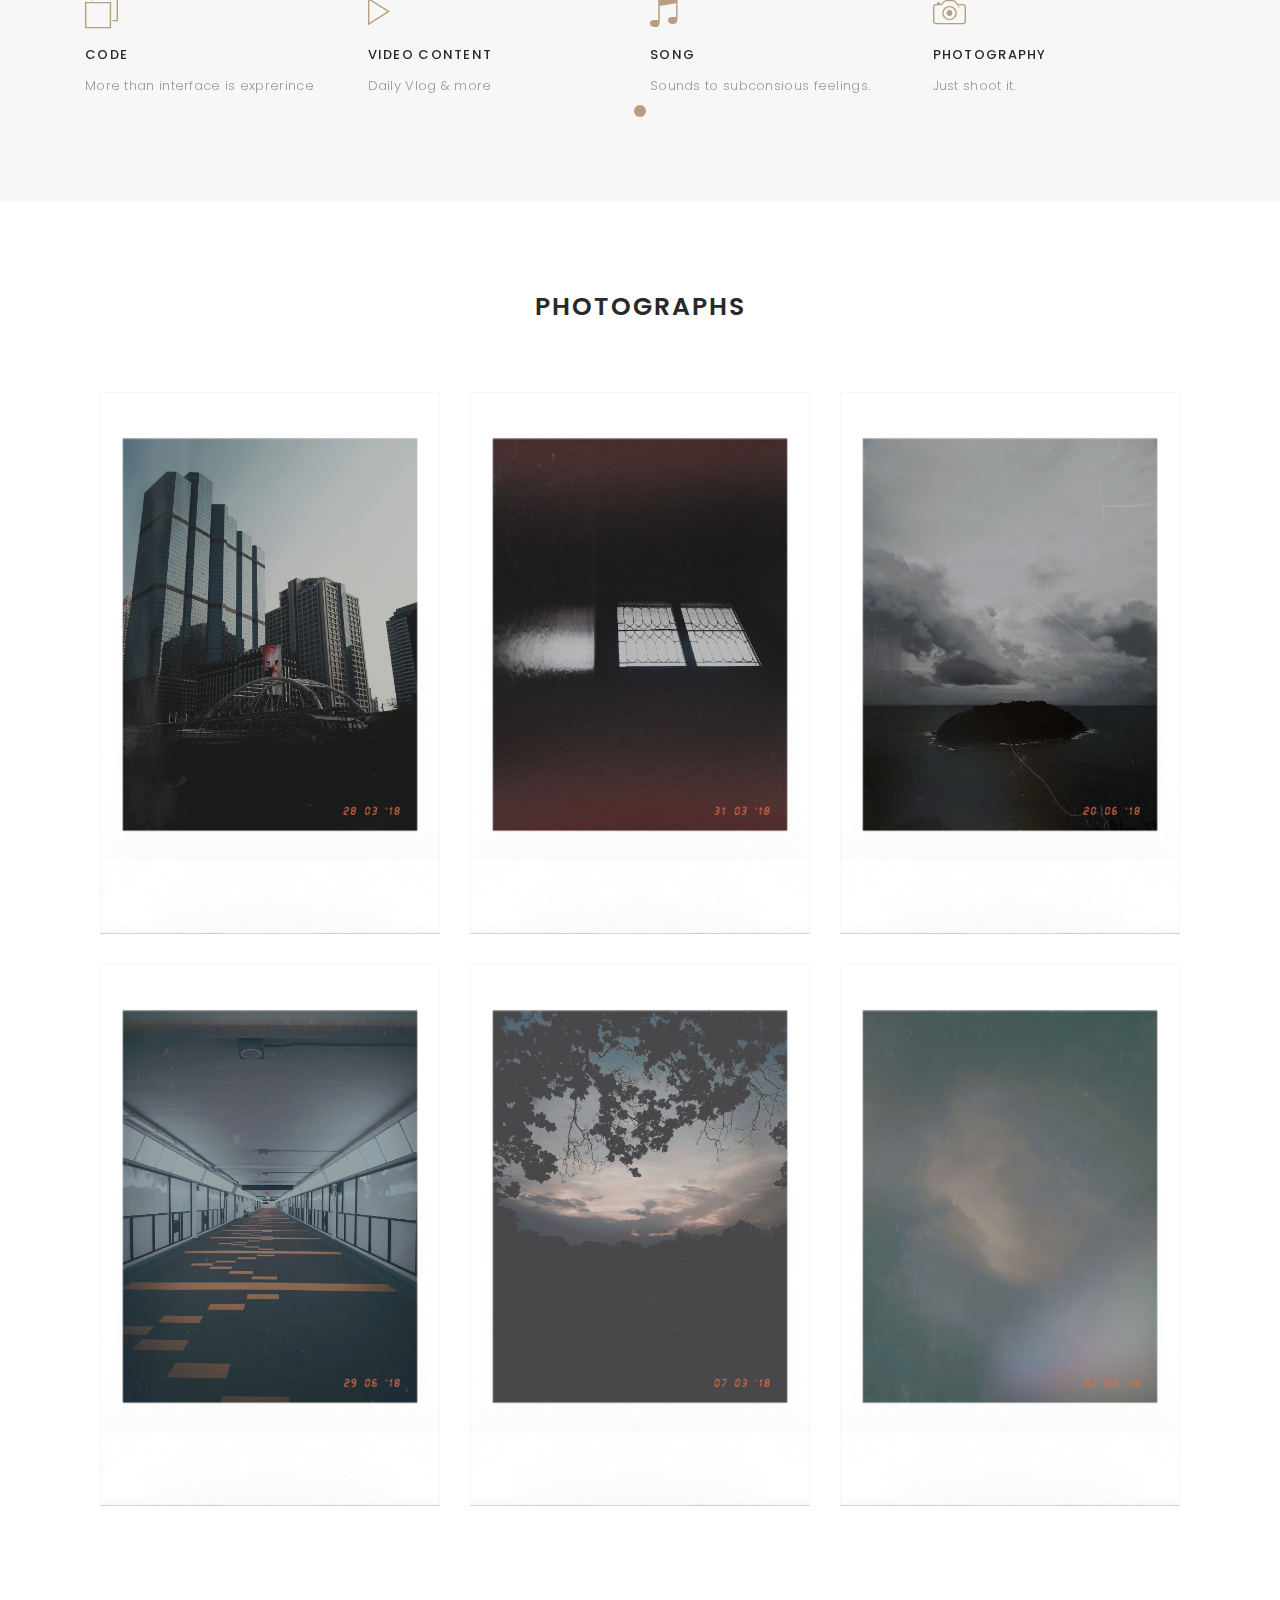
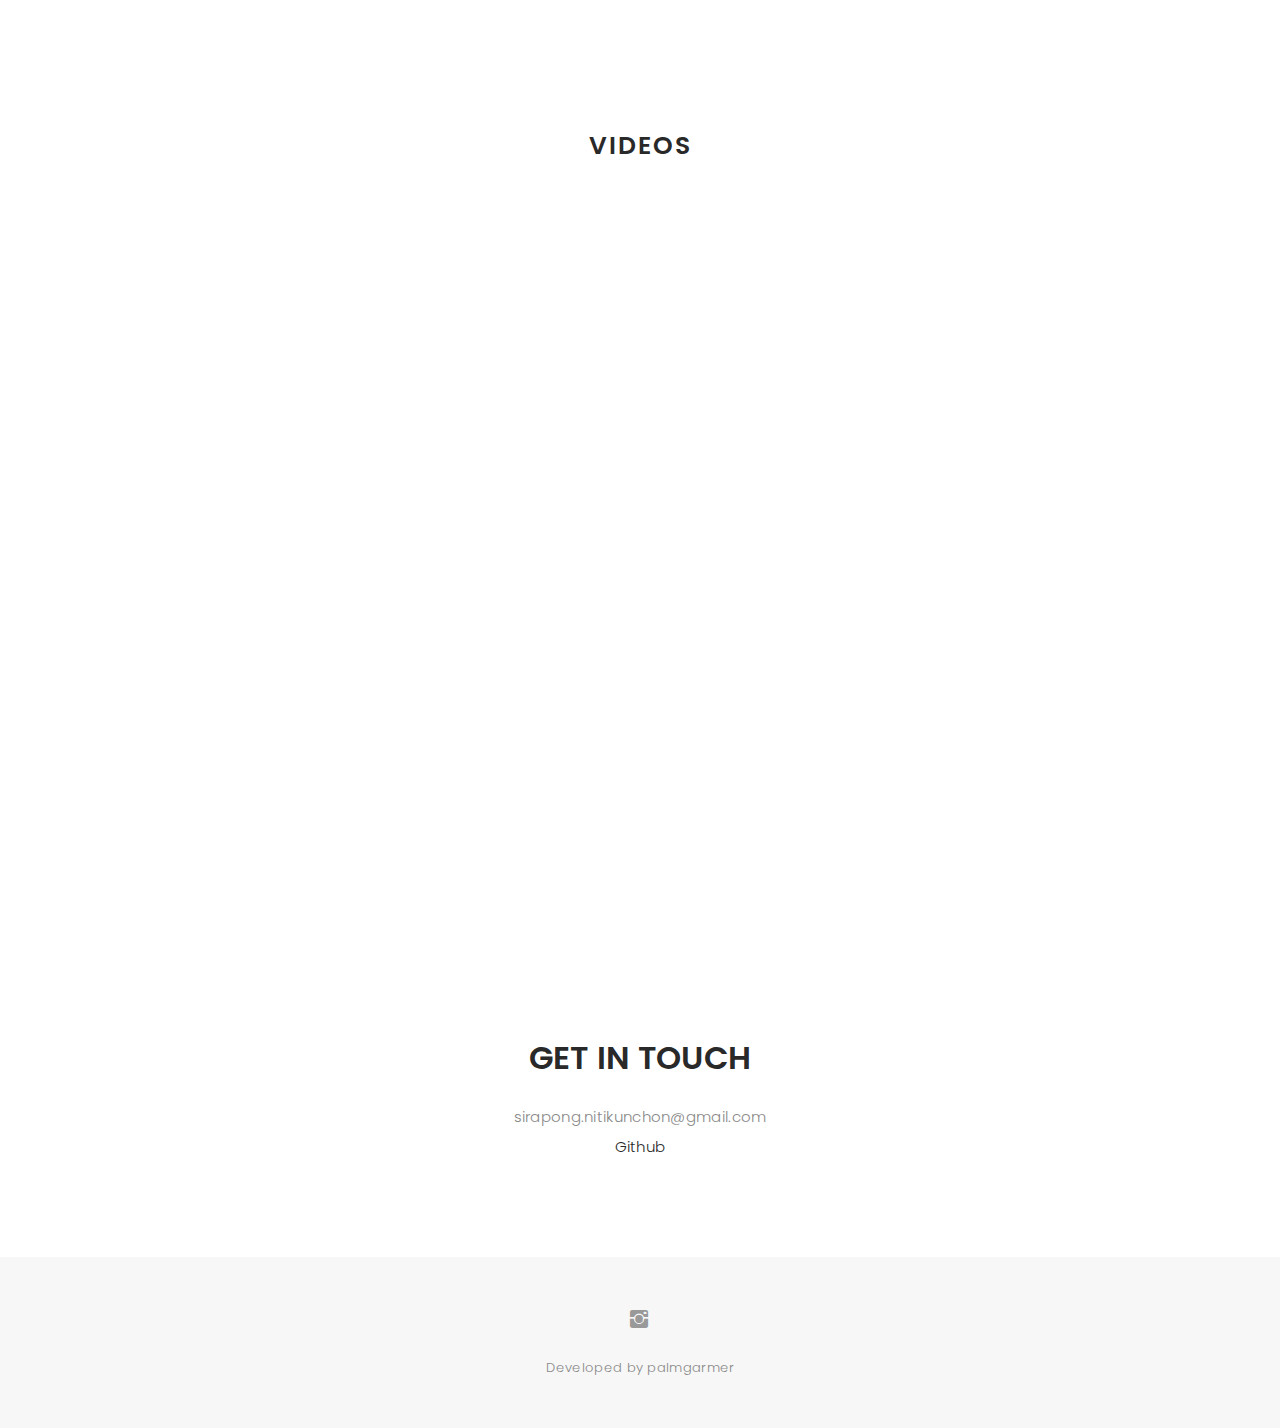
==== commit a6bbc7cf: "update profile on 2023" ====
--- a/index.html
+++ b/index.html
@@ -53,7 +53,7 @@
           <li><a href="#about" class="smoothScroll">About</a></li>
           <li><a href="#portfolio" class="smoothScroll">Photographs</a></li>
           <li><a href="#videos" class="smoothScroll">Videos</a></li>
-          <li><a href="https://palmgarmer.github.io/resume/" class="smoothScroll">Resume</a></li>
+          <li><a href="resume/" class="smoothScroll">Resume</a></li>
           <li><a href="#contact" class="smoothScroll">Contact</a></li>
         </ul>
 
@@ -69,11 +69,9 @@
     <div class="container">
       <div class="header-content">
         <h1>I'm <span class="typed"></span></h1>
-        <p>Coffee, Books, Times</p>
+        <p>Coffee, Music, Times</p>
 
         <ul class="list-unstyled list-social">
-          <li><a href="https://www.facebook.com/sirapong.nitikunchon"><i class="ion-social-facebook"></i></a></li>
-          <li><a href="https://twitter.com/_siraponqpalm"><i class="ion-social-twitter"></i></a></li>
           <li><a href="https://www.instagram.com/palmgarmers/"><i class="ion-social-instagram"></i></a></li>
         </ul>
       </div>
@@ -98,14 +96,12 @@
         <div class="col-lg-7">
           <div class="about-descr">
 
-            <p class="separator">I graduated from the Faculty of Engineering and Industrial Technology in Electronic and
-              computer systems, Silpakorn University. I love to design and study in Engineering. It makes me able to
-              create the combination between both things. I am also interested in directing videos. I can work in the
-              field of photography, and videos such as video editing and directing. I have the ability to use the
-              PremierePro, AfterEffect, Photoshop, and illustrator. I can play music in a variety of musical instruments
-              such as drum guitar, and synthesizer.My favorite instrument is the bass. I have written a song and there
-              are a number of demos that are ready to be mastered.Please contact me, I am looking forward to working
-              with you</p>
+            <p class="separator">I am a Full stack Developer with 5 years of experience 
+              in Flutter, FastApi, PHP for all platform (Web, Mobile, iOS, Android).
+              I am passionate about learning new technologies, and 
+              I always strive to deliver high-quality software on time. 
+              My strong interpersonal skills make me an excellent team player, 
+              and I am confident that I can contribute to your team's success.</p>
 
           </div>
 
@@ -123,43 +119,36 @@
       <div class="services-carousel owl-theme">
 
         <div class="services-block">
-
-          <i class="ion-ios-browsers-outline"></i>
-          <span>WEB DESIGN</span>
-          <p class="separator">More than interface is exprerince</p>
-
-        </div>
+          <a href="https://github.com/palmgarmer">
+            <i class="ion-ios-browsers-outline"></i>
+            <span>CODE</span>
+            <p class="separator">More than interface is exprerince</p>
+          </a>
+        </div>
+
 
         <div class="services-block">
-
-          <i class="ion-ios-lightbulb-outline"></i>
-          <span>CREATIVE</span>
-          <p class="separator">Two driffrent make new ideas</p>
-
+          <a href="https://www.youtube.com/@PalmsDay">
+            <i class="ion-ios-play-outline"></i>
+            <span>Video Content</span>
+            <p class="separator">Daily Vlog & more</p>
+          </a>
         </div>
 
         <div class="services-block">
 
-          <i class="ion-ios-play-outline"></i>
-          <span>DIRECTOR</span>
-          <p class="separator">Share my story by filming</p>
+          <i class="ion-ios-musical-notes"></i>
+          <span>SONG</span>
+          <p class="separator">Sounds to subconsious feelings.</p>
 
         </div>
 
         <div class="services-block">
-
-          <i class="ion-ios-musical-notes"></i>
-          <span>Songs</span>
-          <p class="separator">Sounds telling the stories and remind a good subconsious</p>
-
-        </div>
-
-        <div class="services-block">
-
-          <i class="ion-ios-camera-outline"></i>
-          <span>PHOTOGRAPHY</span>
-          <p class="separator">Sometimes photograph can send feelings more than words</p>
-
+          <a href="https://www.instagram.com/palmgarmers/">
+            <i class="ion-ios-camera-outline"></i>
+            <span>PHOTOGRAPHY</span>
+            <p class="separator">Just shoot it.</p>
+          </a>
         </div>
 
       </div>
@@ -240,11 +229,11 @@
       <br>
       <div class="container">
         <div class="journal-block">
+          
           <div class="row">
             <div class="col-lg-12">
-
               <div class="embed-responsive embed-responsive-16by9">
-                <iframe class="embed-responsive-item" src="https://www.youtube.com/embed/Cn5rT2lh4aY">
+                <iframe class="embed-responsive-item" src="https://youtube.com/embed/jklPFJiDbK8">
                 </iframe>
               </div>
             </div>
@@ -262,8 +251,8 @@
       <div class="contact-block1">
         <div class="row">
 
-          <div class="col-lg-6">
-            <div class="contact-contact">
+          <div class="col-lg-12">
+            <div class="contact-contact text-center">
 
               <h2 class="mb-30">GET IN TOUCH</h2>
 
@@ -275,52 +264,6 @@
             </div>
           </div>
 
-          <div class="col-lg-6">
-            <form action="" method="post" role="form" class="contactForm">
-              <div class="row">
-
-                <div id="sendmessage">Your message has been sent. Thank you!</div>
-                <div id="errormessage"></div>
-
-                <div class="col-lg-6">
-                  <div class="form-group contact-block1">
-                    <input type="text" name="name" class="form-control" id="name" placeholder="Your Name"
-                      data-rule="minlen:4" data-msg="Please enter at least 4 chars" />
-                    <div class="validation"></div>
-                  </div>
-                </div>
-
-                <div class="col-lg-6">
-                  <div class="form-group">
-                    <input type="email" class="form-control" name="email" id="email" placeholder="Your Email"
-                      data-rule="email" data-msg="Please enter a valid email" />
-                    <div class="validation"></div>
-                  </div>
-                </div>
-
-                <div class="col-lg-12">
-                  <div class="form-group">
-                    <input type="text" class="form-control" name="subject" id="subject" placeholder="Subject"
-                      data-rule="minlen:4" data-msg="Please enter at least 8 chars of subject" />
-                    <div class="validation"></div>
-                  </div>
-                </div>
-
-                <div class="col-lg-12">
-                  <div class="form-group">
-                    <textarea class="form-control" name="message" rows="12" data-rule="required"
-                      data-msg="Please write something for us" placeholder="Message"></textarea>
-                    <div class="validation"></div>
-                  </div>
-                </div>
-
-                <div class="col-lg-12">
-                  <input type="submit" class="btn btn-defeault btn-send" value="Send message">
-                </div>
-
-              </div>
-            </form>
-          </div>
         </div>
       </div>
     </div>
@@ -334,22 +277,13 @@
       <div class="socials-media text-center">
 
         <ul class="list-unstyled">
-          <li><a href="https://www.facebook.com/sirapong.nitikunchon"><i class="ion-social-facebook"></i></a></li>
-          <li><a href="https://twitter.com/_siraponqpalm"><i class="ion-social-twitter"></i></a></li>
           <li><a href="https://www.instagram.com/palmgarmers/"><i class="ion-social-instagram"></i></a></li>
 
       </div>
 
-      <p>&copy; Copyrights Folio. All rights reserved.</p>
 
       <div class="credits">
-        <!--
-          All the links in the footer should remain intact.
-          You can delete the links only if you purchased the pro version.
-          Licensing information: https://bootstrapmade.com/license/
-          Purchase the pro version with working PHP/AJAX contact form: https://bootstrapmade.com/buy/?theme=Folio
-        -->
-        Designed by palmgarmer
+        Developed by palmgarmer
       </div>
 
     </div>
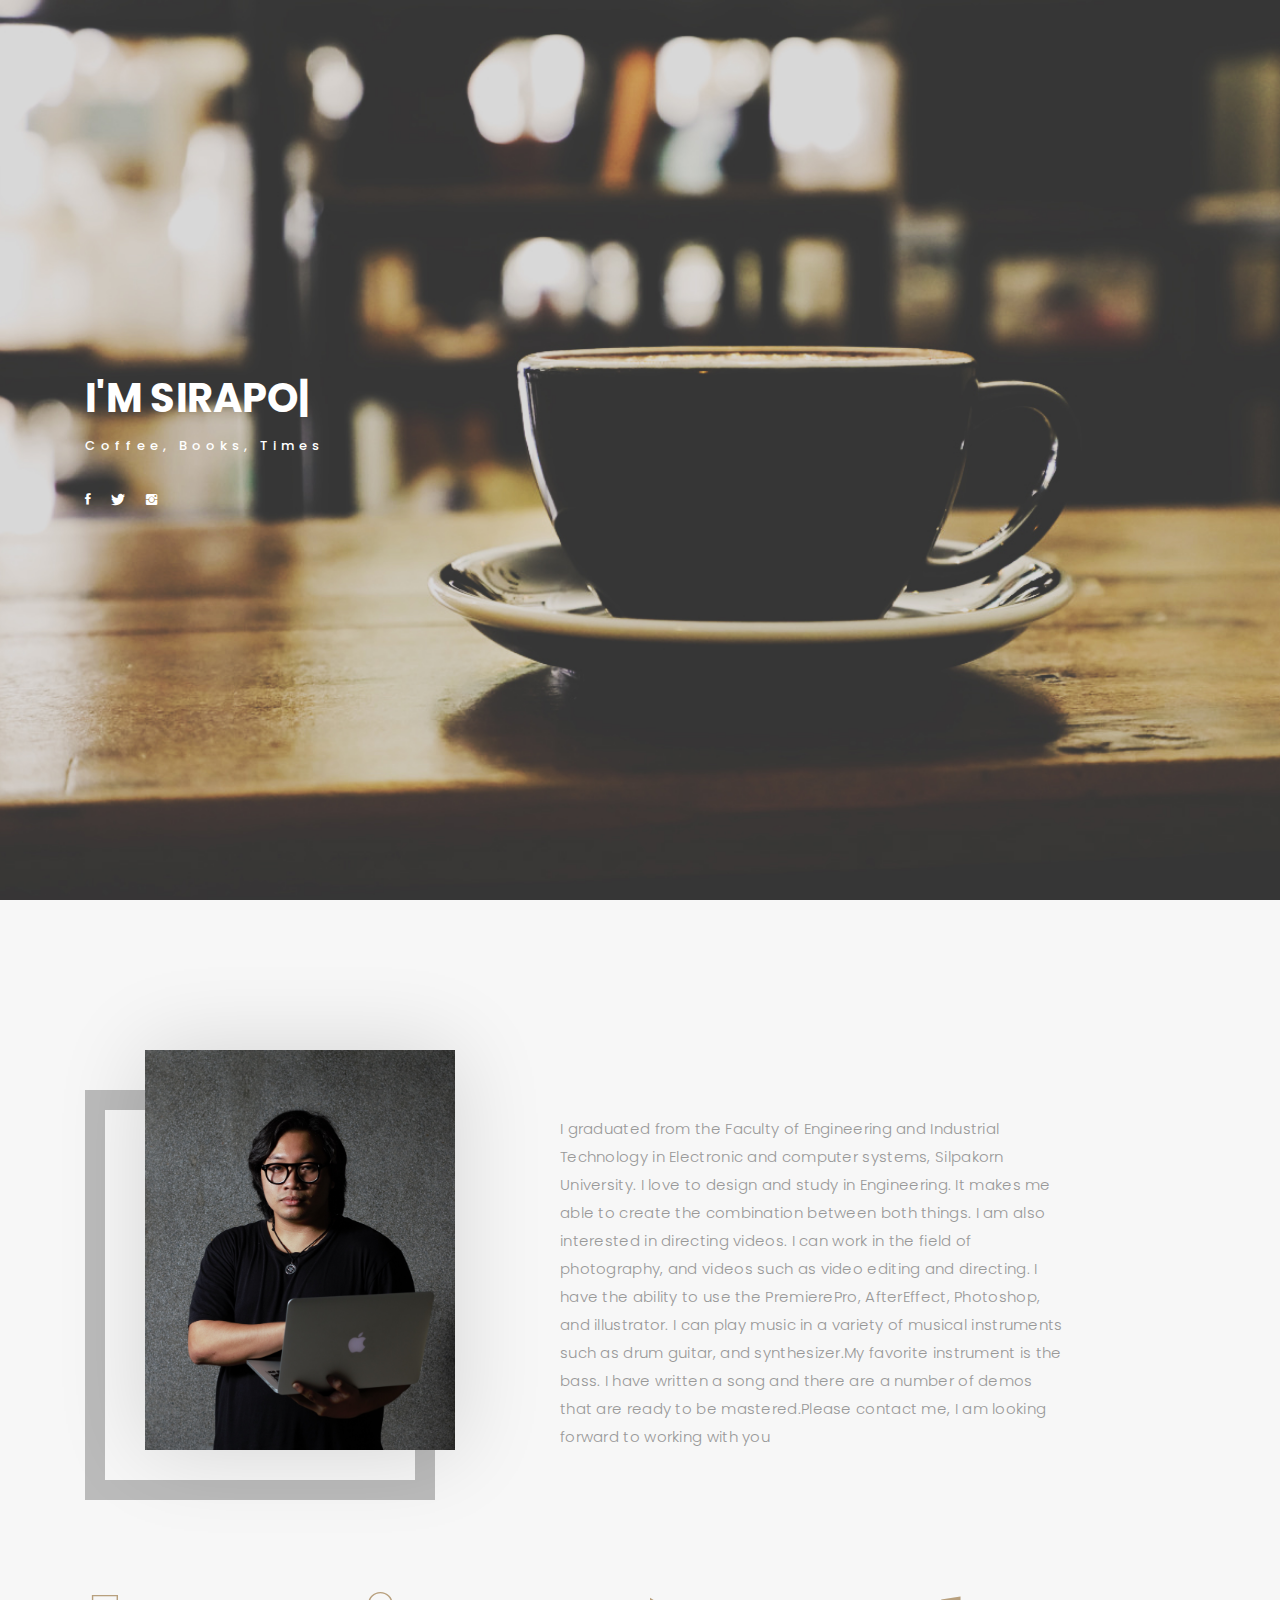
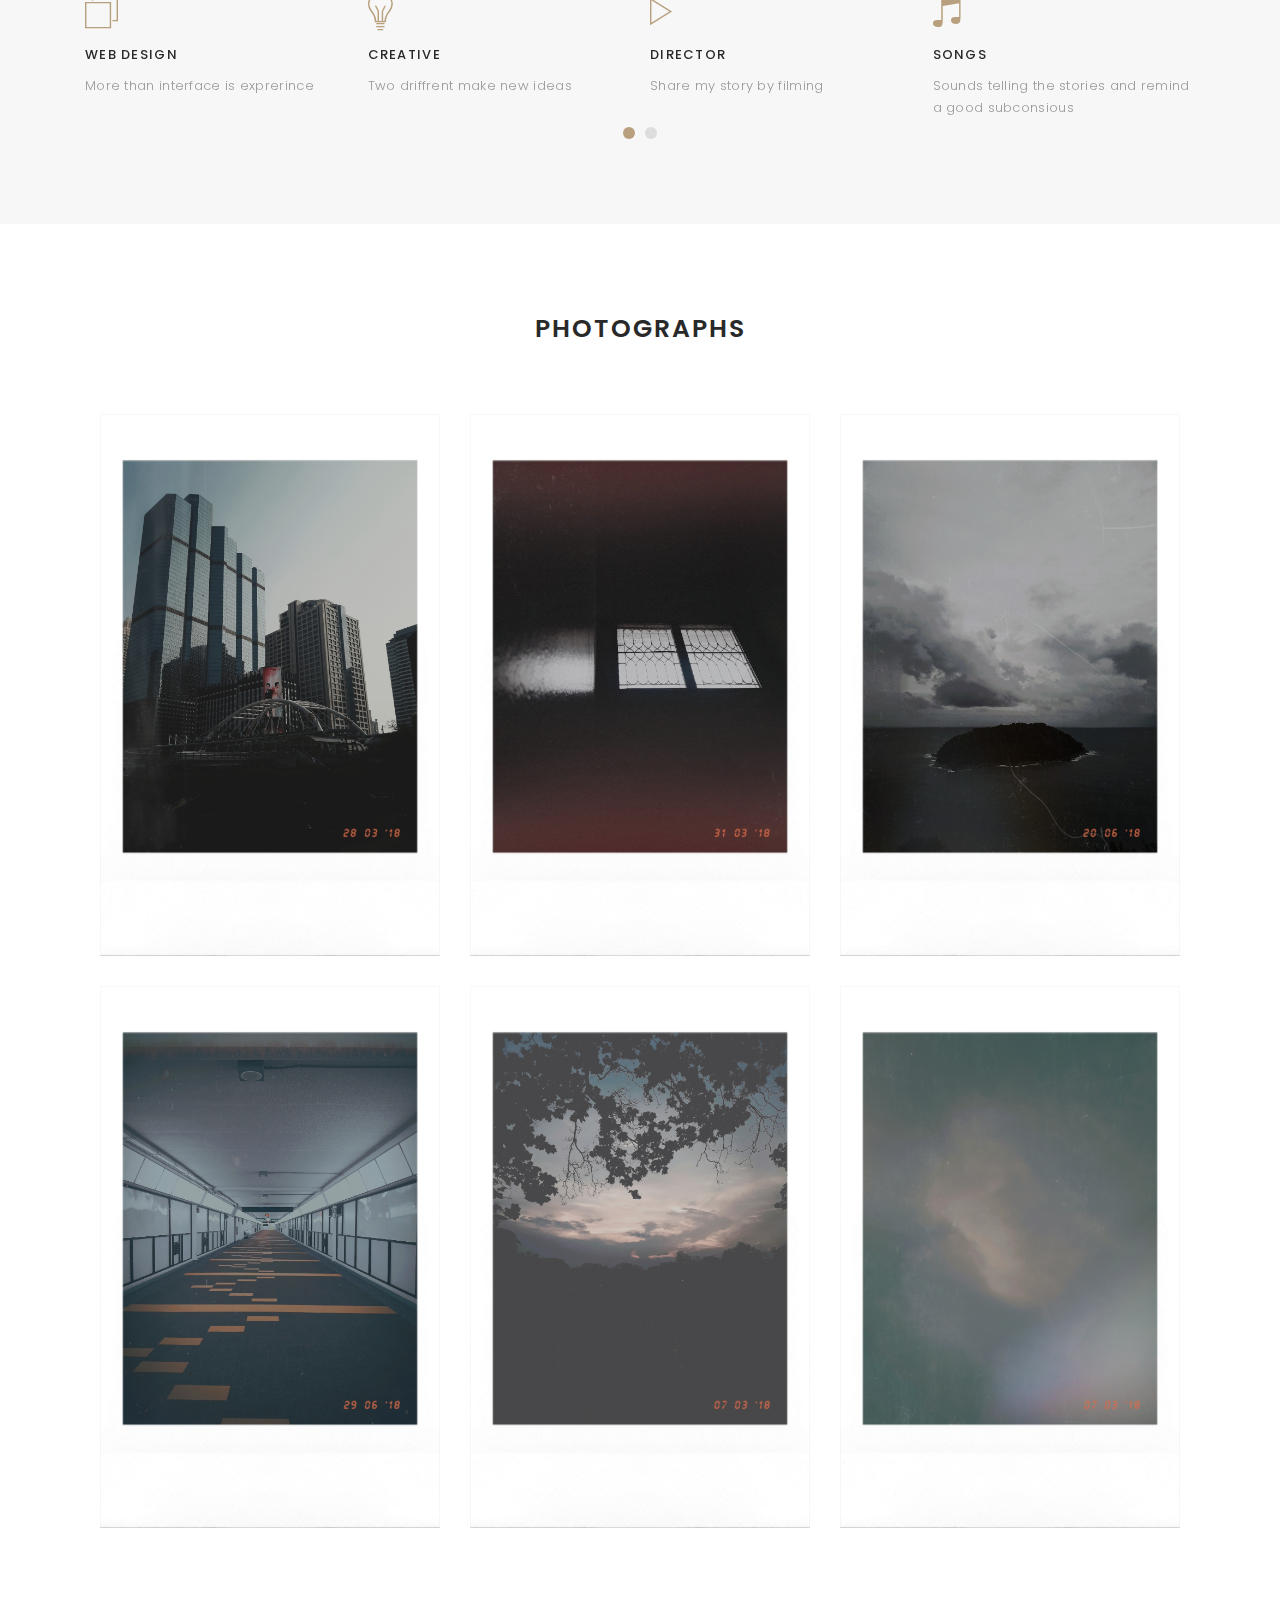
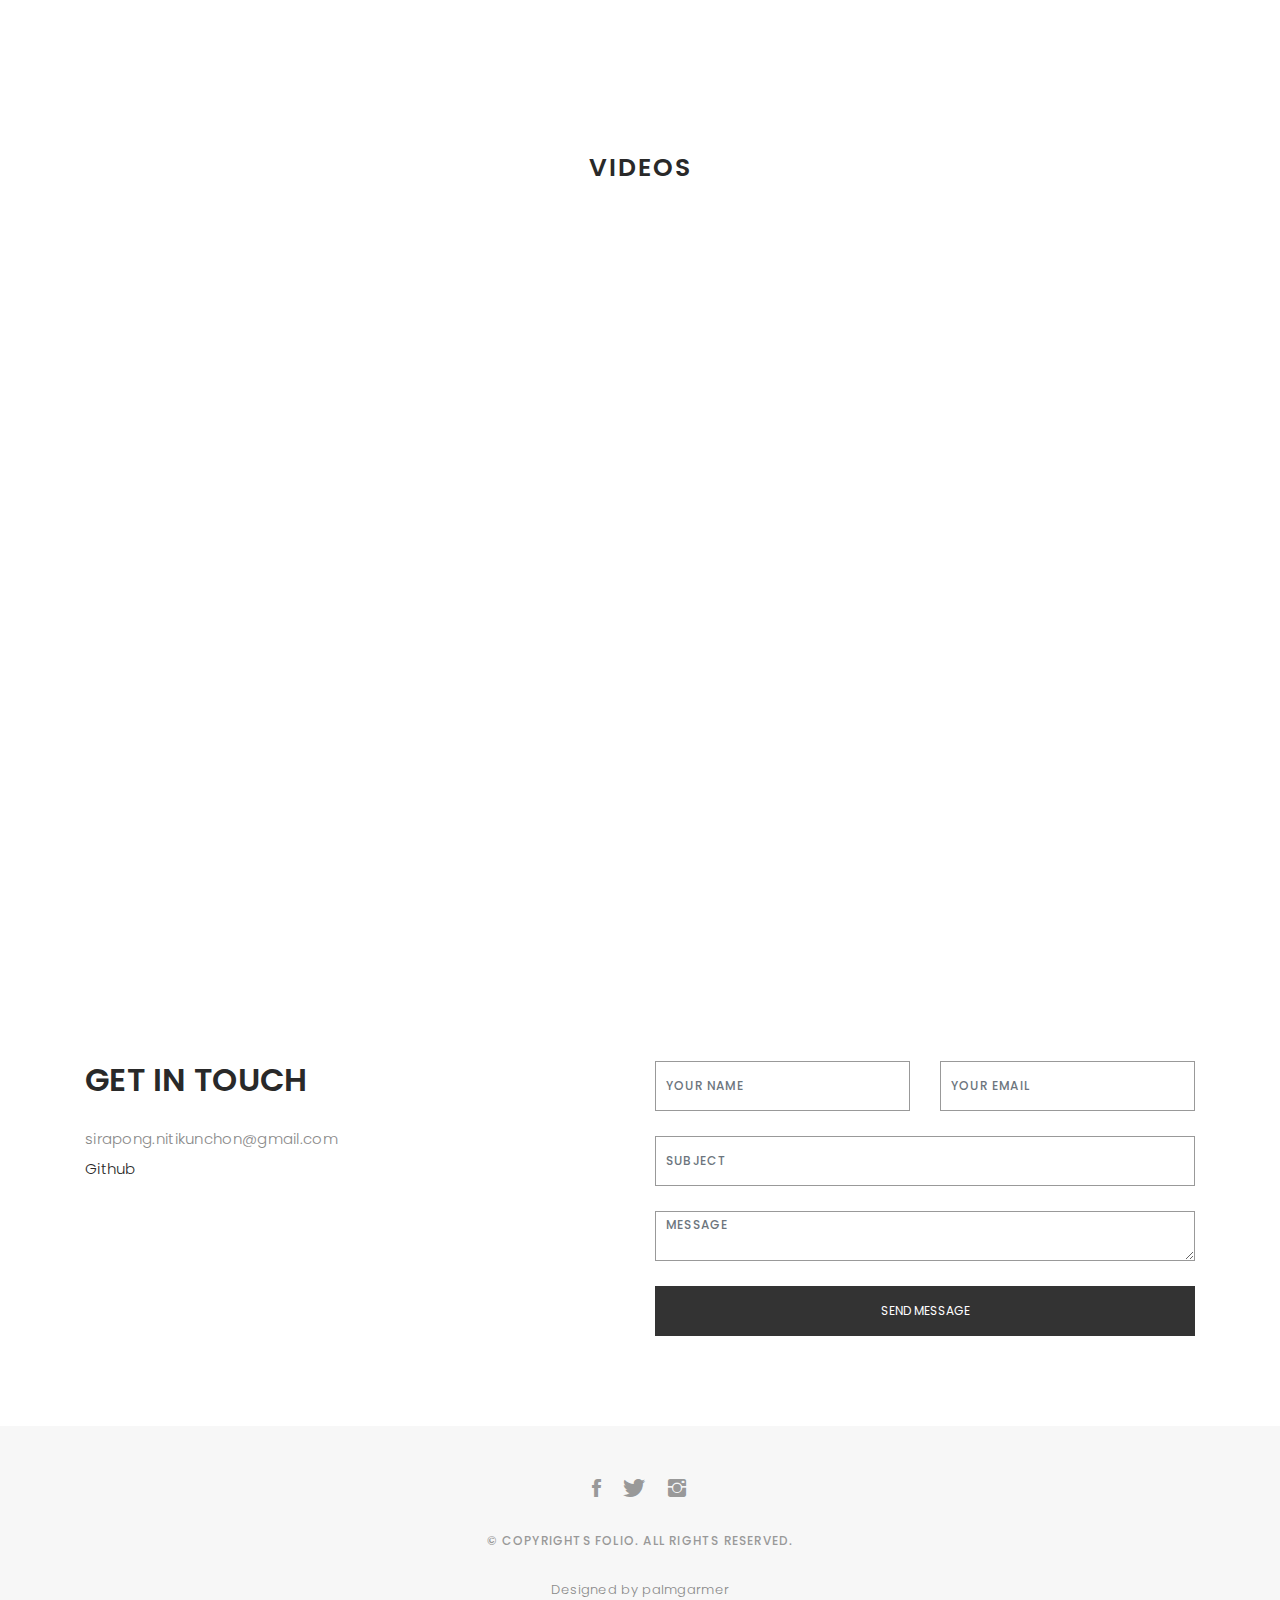
==== commit b2464866: "Revert "update profile on 2023"" ====
--- a/index.html
+++ b/index.html
@@ -53,7 +53,7 @@
           <li><a href="#about" class="smoothScroll">About</a></li>
           <li><a href="#portfolio" class="smoothScroll">Photographs</a></li>
           <li><a href="#videos" class="smoothScroll">Videos</a></li>
-          <li><a href="resume/" class="smoothScroll">Resume</a></li>
+          <li><a href="https://palmgarmer.github.io/resume/" class="smoothScroll">Resume</a></li>
           <li><a href="#contact" class="smoothScroll">Contact</a></li>
         </ul>
 
@@ -69,9 +69,11 @@
     <div class="container">
       <div class="header-content">
         <h1>I'm <span class="typed"></span></h1>
-        <p>Coffee, Music, Times</p>
+        <p>Coffee, Books, Times</p>
 
         <ul class="list-unstyled list-social">
+          <li><a href="https://www.facebook.com/sirapong.nitikunchon"><i class="ion-social-facebook"></i></a></li>
+          <li><a href="https://twitter.com/_siraponqpalm"><i class="ion-social-twitter"></i></a></li>
           <li><a href="https://www.instagram.com/palmgarmers/"><i class="ion-social-instagram"></i></a></li>
         </ul>
       </div>
@@ -96,12 +98,14 @@
         <div class="col-lg-7">
           <div class="about-descr">
 
-            <p class="separator">I am a Full stack Developer with 5 years of experience 
-              in Flutter, FastApi, PHP for all platform (Web, Mobile, iOS, Android).
-              I am passionate about learning new technologies, and 
-              I always strive to deliver high-quality software on time. 
-              My strong interpersonal skills make me an excellent team player, 
-              and I am confident that I can contribute to your team's success.</p>
+            <p class="separator">I graduated from the Faculty of Engineering and Industrial Technology in Electronic and
+              computer systems, Silpakorn University. I love to design and study in Engineering. It makes me able to
+              create the combination between both things. I am also interested in directing videos. I can work in the
+              field of photography, and videos such as video editing and directing. I have the ability to use the
+              PremierePro, AfterEffect, Photoshop, and illustrator. I can play music in a variety of musical instruments
+              such as drum guitar, and synthesizer.My favorite instrument is the bass. I have written a song and there
+              are a number of demos that are ready to be mastered.Please contact me, I am looking forward to working
+              with you</p>
 
           </div>
 
@@ -119,36 +123,43 @@
       <div class="services-carousel owl-theme">
 
         <div class="services-block">
-          <a href="https://github.com/palmgarmer">
-            <i class="ion-ios-browsers-outline"></i>
-            <span>CODE</span>
-            <p class="separator">More than interface is exprerince</p>
-          </a>
-        </div>
-
-
-        <div class="services-block">
-          <a href="https://www.youtube.com/@PalmsDay">
-            <i class="ion-ios-play-outline"></i>
-            <span>Video Content</span>
-            <p class="separator">Daily Vlog & more</p>
-          </a>
+
+          <i class="ion-ios-browsers-outline"></i>
+          <span>WEB DESIGN</span>
+          <p class="separator">More than interface is exprerince</p>
+
+        </div>
+
+        <div class="services-block">
+
+          <i class="ion-ios-lightbulb-outline"></i>
+          <span>CREATIVE</span>
+          <p class="separator">Two driffrent make new ideas</p>
+
+        </div>
+
+        <div class="services-block">
+
+          <i class="ion-ios-play-outline"></i>
+          <span>DIRECTOR</span>
+          <p class="separator">Share my story by filming</p>
+
         </div>
 
         <div class="services-block">
 
           <i class="ion-ios-musical-notes"></i>
-          <span>SONG</span>
-          <p class="separator">Sounds to subconsious feelings.</p>
-
-        </div>
-
-        <div class="services-block">
-          <a href="https://www.instagram.com/palmgarmers/">
-            <i class="ion-ios-camera-outline"></i>
-            <span>PHOTOGRAPHY</span>
-            <p class="separator">Just shoot it.</p>
-          </a>
+          <span>Songs</span>
+          <p class="separator">Sounds telling the stories and remind a good subconsious</p>
+
+        </div>
+
+        <div class="services-block">
+
+          <i class="ion-ios-camera-outline"></i>
+          <span>PHOTOGRAPHY</span>
+          <p class="separator">Sometimes photograph can send feelings more than words</p>
+
         </div>
 
       </div>
@@ -229,11 +240,11 @@
       <br>
       <div class="container">
         <div class="journal-block">
-          
           <div class="row">
             <div class="col-lg-12">
+
               <div class="embed-responsive embed-responsive-16by9">
-                <iframe class="embed-responsive-item" src="https://youtube.com/embed/jklPFJiDbK8">
+                <iframe class="embed-responsive-item" src="https://www.youtube.com/embed/Cn5rT2lh4aY">
                 </iframe>
               </div>
             </div>
@@ -251,8 +262,8 @@
       <div class="contact-block1">
         <div class="row">
 
-          <div class="col-lg-12">
-            <div class="contact-contact text-center">
+          <div class="col-lg-6">
+            <div class="contact-contact">
 
               <h2 class="mb-30">GET IN TOUCH</h2>
 
@@ -264,6 +275,52 @@
             </div>
           </div>
 
+          <div class="col-lg-6">
+            <form action="" method="post" role="form" class="contactForm">
+              <div class="row">
+
+                <div id="sendmessage">Your message has been sent. Thank you!</div>
+                <div id="errormessage"></div>
+
+                <div class="col-lg-6">
+                  <div class="form-group contact-block1">
+                    <input type="text" name="name" class="form-control" id="name" placeholder="Your Name"
+                      data-rule="minlen:4" data-msg="Please enter at least 4 chars" />
+                    <div class="validation"></div>
+                  </div>
+                </div>
+
+                <div class="col-lg-6">
+                  <div class="form-group">
+                    <input type="email" class="form-control" name="email" id="email" placeholder="Your Email"
+                      data-rule="email" data-msg="Please enter a valid email" />
+                    <div class="validation"></div>
+                  </div>
+                </div>
+
+                <div class="col-lg-12">
+                  <div class="form-group">
+                    <input type="text" class="form-control" name="subject" id="subject" placeholder="Subject"
+                      data-rule="minlen:4" data-msg="Please enter at least 8 chars of subject" />
+                    <div class="validation"></div>
+                  </div>
+                </div>
+
+                <div class="col-lg-12">
+                  <div class="form-group">
+                    <textarea class="form-control" name="message" rows="12" data-rule="required"
+                      data-msg="Please write something for us" placeholder="Message"></textarea>
+                    <div class="validation"></div>
+                  </div>
+                </div>
+
+                <div class="col-lg-12">
+                  <input type="submit" class="btn btn-defeault btn-send" value="Send message">
+                </div>
+
+              </div>
+            </form>
+          </div>
         </div>
       </div>
     </div>
@@ -277,13 +334,22 @@
       <div class="socials-media text-center">
 
         <ul class="list-unstyled">
+          <li><a href="https://www.facebook.com/sirapong.nitikunchon"><i class="ion-social-facebook"></i></a></li>
+          <li><a href="https://twitter.com/_siraponqpalm"><i class="ion-social-twitter"></i></a></li>
           <li><a href="https://www.instagram.com/palmgarmers/"><i class="ion-social-instagram"></i></a></li>
 
       </div>
 
+      <p>&copy; Copyrights Folio. All rights reserved.</p>
 
       <div class="credits">
-        Developed by palmgarmer
+        <!--
+          All the links in the footer should remain intact.
+          You can delete the links only if you purchased the pro version.
+          Licensing information: https://bootstrapmade.com/license/
+          Purchase the pro version with working PHP/AJAX contact form: https://bootstrapmade.com/buy/?theme=Folio
+        -->
+        Designed by palmgarmer
       </div>
 
     </div>
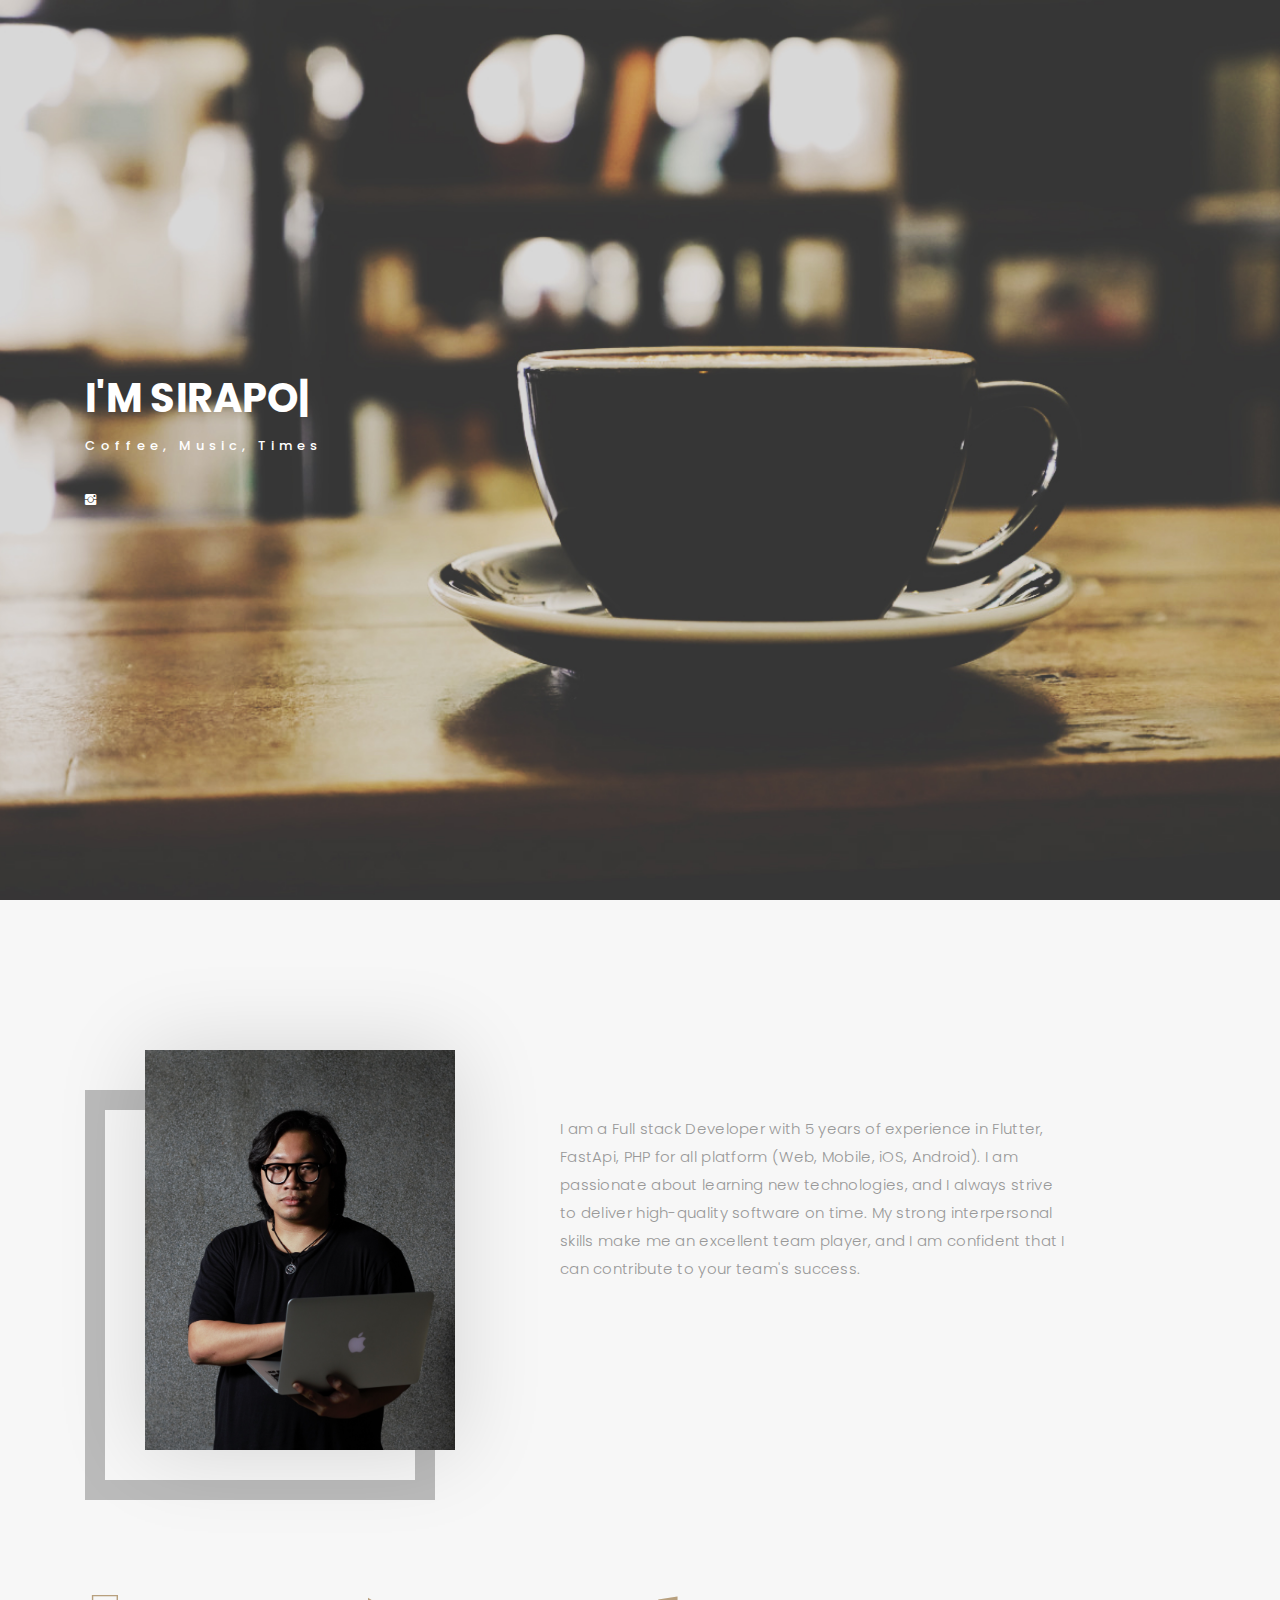
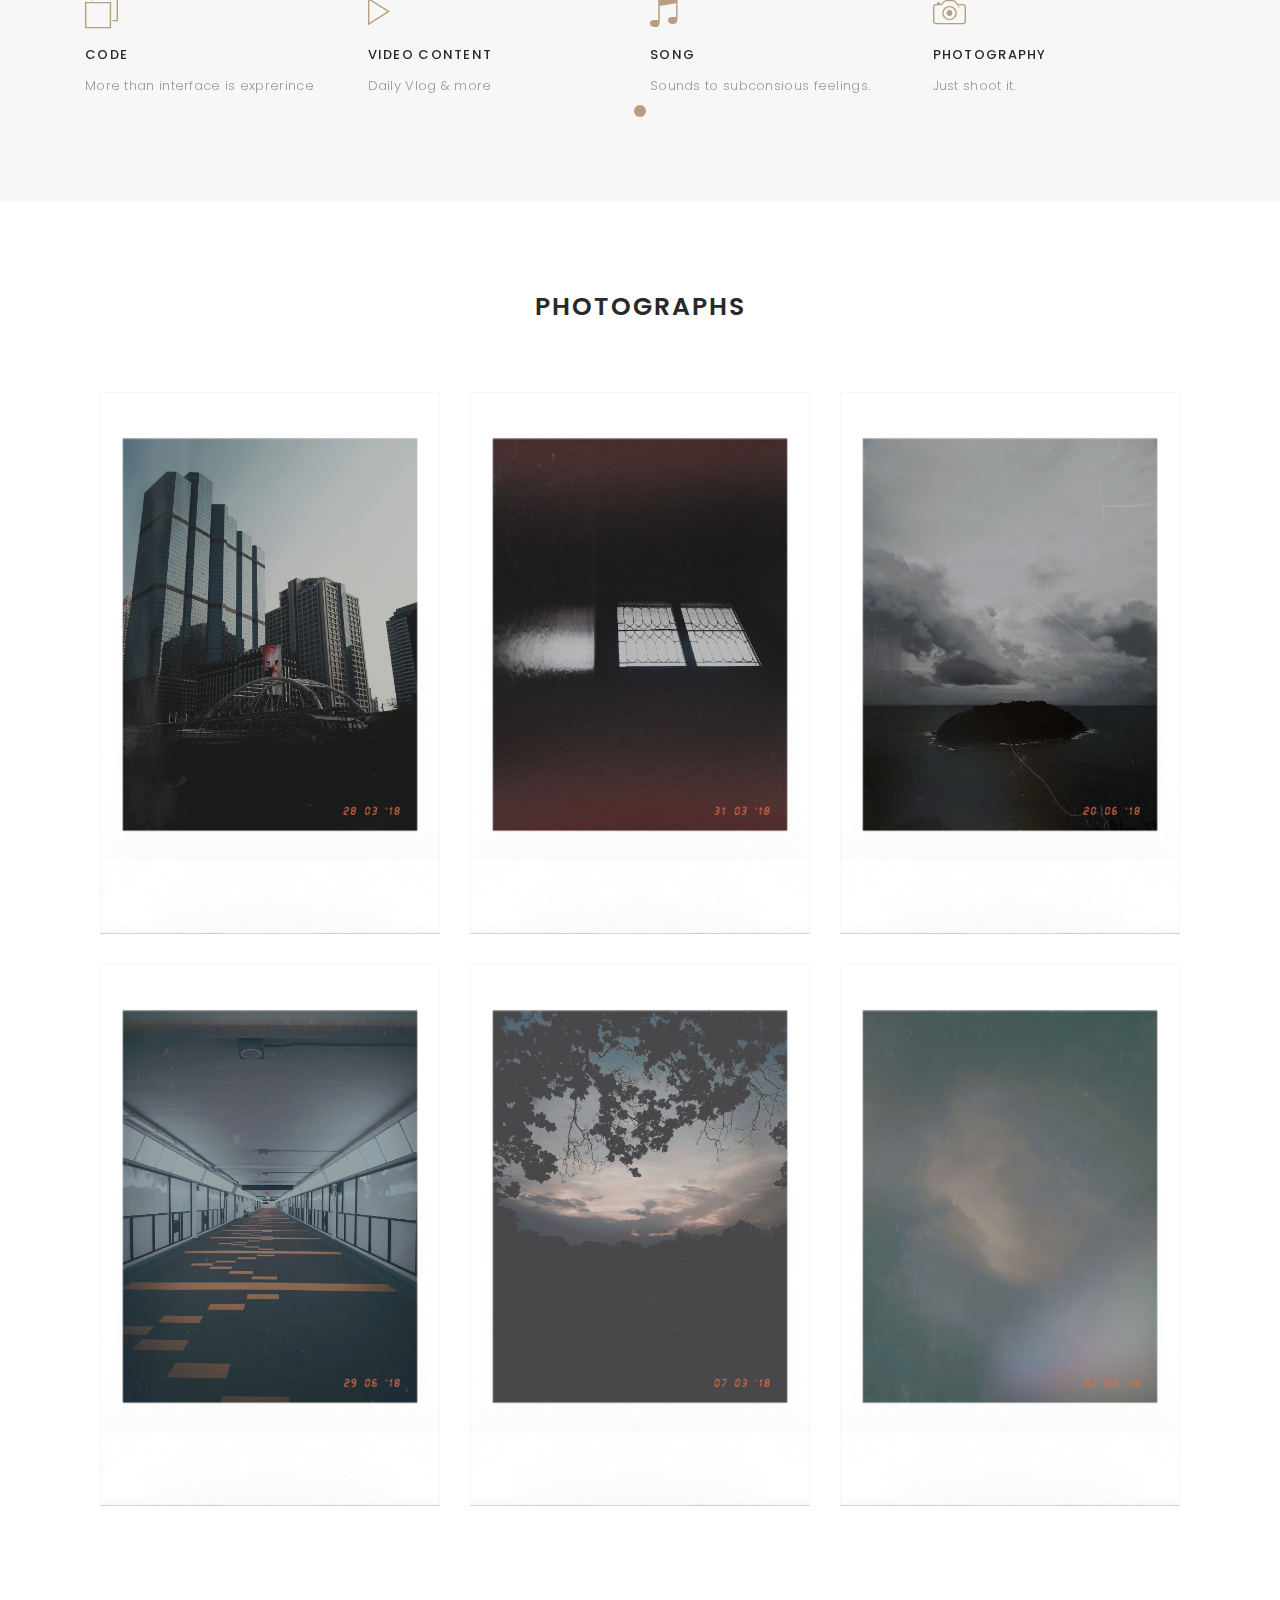
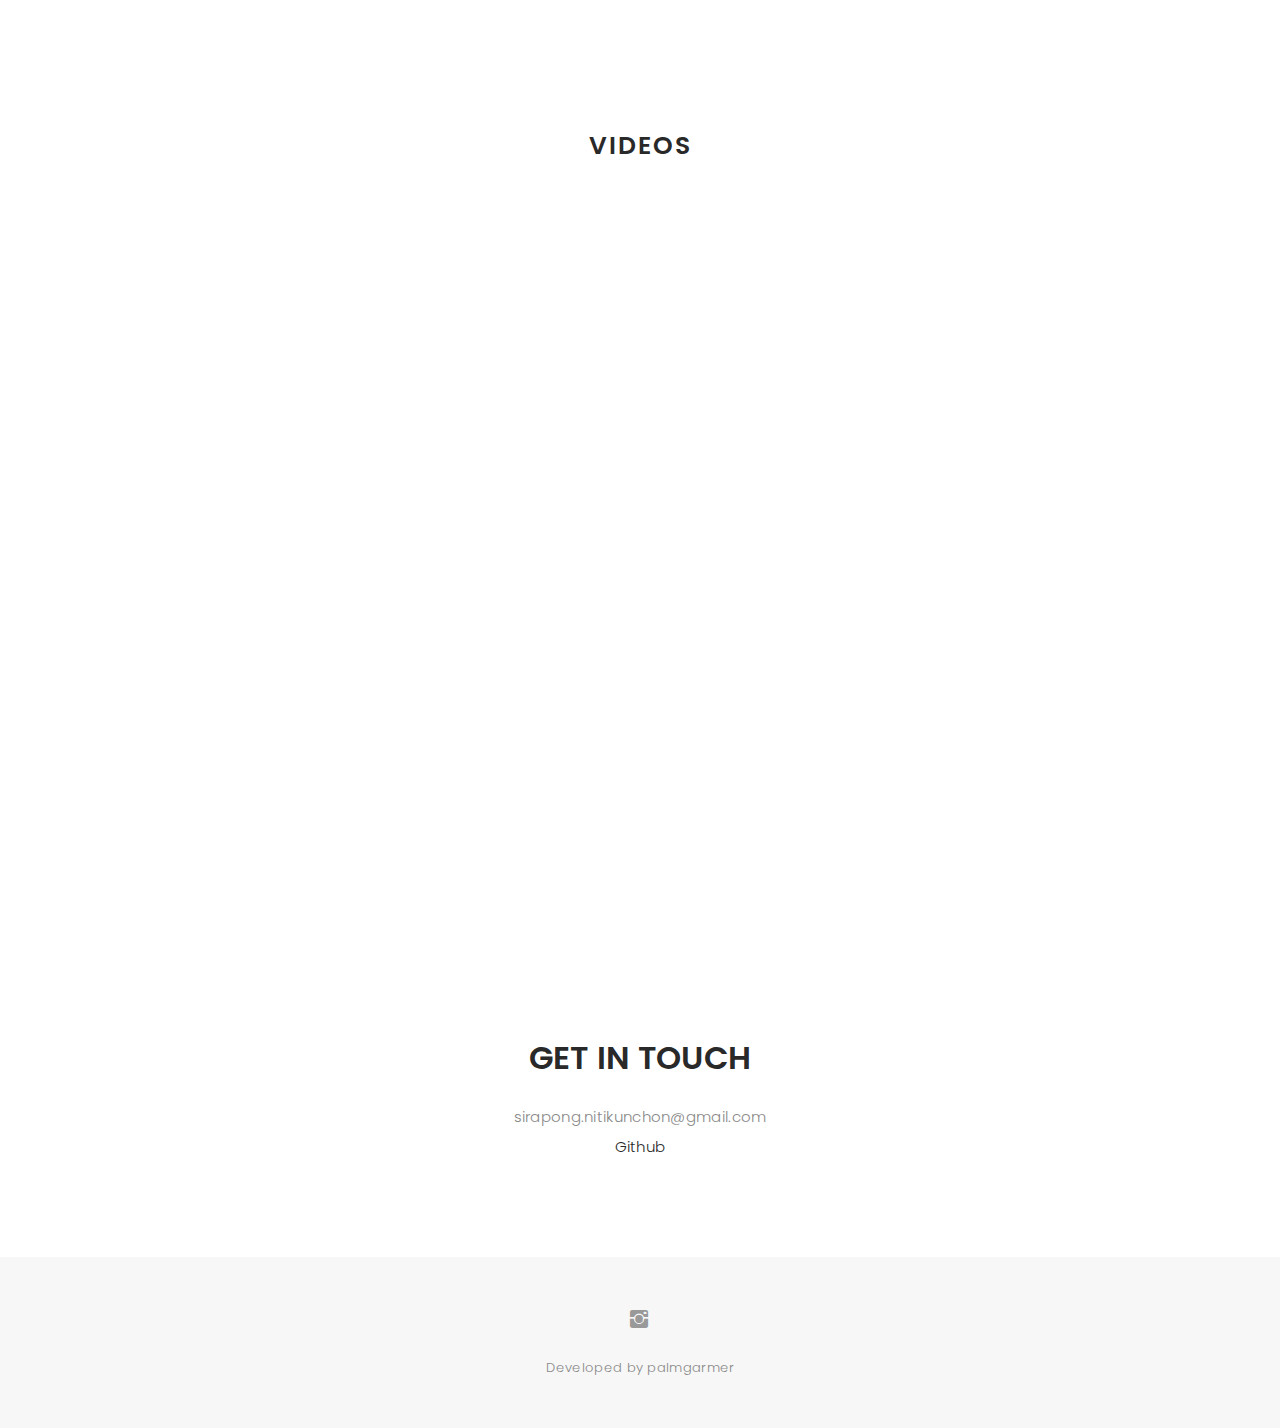
==== commit 696c3851: "update revert" ====
--- a/index.html
+++ b/index.html
@@ -53,7 +53,7 @@
           <li><a href="#about" class="smoothScroll">About</a></li>
           <li><a href="#portfolio" class="smoothScroll">Photographs</a></li>
           <li><a href="#videos" class="smoothScroll">Videos</a></li>
-          <li><a href="https://palmgarmer.github.io/resume/" class="smoothScroll">Resume</a></li>
+          <li><a href="resume/" class="smoothScroll">Resume</a></li>
           <li><a href="#contact" class="smoothScroll">Contact</a></li>
         </ul>
 
@@ -69,11 +69,9 @@
     <div class="container">
       <div class="header-content">
         <h1>I'm <span class="typed"></span></h1>
-        <p>Coffee, Books, Times</p>
+        <p>Coffee, Music, Times</p>
 
         <ul class="list-unstyled list-social">
-          <li><a href="https://www.facebook.com/sirapong.nitikunchon"><i class="ion-social-facebook"></i></a></li>
-          <li><a href="https://twitter.com/_siraponqpalm"><i class="ion-social-twitter"></i></a></li>
           <li><a href="https://www.instagram.com/palmgarmers/"><i class="ion-social-instagram"></i></a></li>
         </ul>
       </div>
@@ -98,14 +96,12 @@
         <div class="col-lg-7">
           <div class="about-descr">
 
-            <p class="separator">I graduated from the Faculty of Engineering and Industrial Technology in Electronic and
-              computer systems, Silpakorn University. I love to design and study in Engineering. It makes me able to
-              create the combination between both things. I am also interested in directing videos. I can work in the
-              field of photography, and videos such as video editing and directing. I have the ability to use the
-              PremierePro, AfterEffect, Photoshop, and illustrator. I can play music in a variety of musical instruments
-              such as drum guitar, and synthesizer.My favorite instrument is the bass. I have written a song and there
-              are a number of demos that are ready to be mastered.Please contact me, I am looking forward to working
-              with you</p>
+            <p class="separator">I am a Full stack Developer with 5 years of experience 
+              in Flutter, FastApi, PHP for all platform (Web, Mobile, iOS, Android).
+              I am passionate about learning new technologies, and 
+              I always strive to deliver high-quality software on time. 
+              My strong interpersonal skills make me an excellent team player, 
+              and I am confident that I can contribute to your team's success.</p>
 
           </div>
 
@@ -123,43 +119,36 @@
       <div class="services-carousel owl-theme">
 
         <div class="services-block">
-
-          <i class="ion-ios-browsers-outline"></i>
-          <span>WEB DESIGN</span>
-          <p class="separator">More than interface is exprerince</p>
-
-        </div>
+          <a href="https://github.com/palmgarmer">
+            <i class="ion-ios-browsers-outline"></i>
+            <span>CODE</span>
+            <p class="separator">More than interface is exprerince</p>
+          </a>
+        </div>
+
 
         <div class="services-block">
-
-          <i class="ion-ios-lightbulb-outline"></i>
-          <span>CREATIVE</span>
-          <p class="separator">Two driffrent make new ideas</p>
-
+          <a href="https://www.youtube.com/@PalmsDay">
+            <i class="ion-ios-play-outline"></i>
+            <span>Video Content</span>
+            <p class="separator">Daily Vlog & more</p>
+          </a>
         </div>
 
         <div class="services-block">
 
-          <i class="ion-ios-play-outline"></i>
-          <span>DIRECTOR</span>
-          <p class="separator">Share my story by filming</p>
+          <i class="ion-ios-musical-notes"></i>
+          <span>SONG</span>
+          <p class="separator">Sounds to subconsious feelings.</p>
 
         </div>
 
         <div class="services-block">
-
-          <i class="ion-ios-musical-notes"></i>
-          <span>Songs</span>
-          <p class="separator">Sounds telling the stories and remind a good subconsious</p>
-
-        </div>
-
-        <div class="services-block">
-
-          <i class="ion-ios-camera-outline"></i>
-          <span>PHOTOGRAPHY</span>
-          <p class="separator">Sometimes photograph can send feelings more than words</p>
-
+          <a href="https://www.instagram.com/palmgarmers/">
+            <i class="ion-ios-camera-outline"></i>
+            <span>PHOTOGRAPHY</span>
+            <p class="separator">Just shoot it.</p>
+          </a>
         </div>
 
       </div>
@@ -240,11 +229,11 @@
       <br>
       <div class="container">
         <div class="journal-block">
+          
           <div class="row">
             <div class="col-lg-12">
-
               <div class="embed-responsive embed-responsive-16by9">
-                <iframe class="embed-responsive-item" src="https://www.youtube.com/embed/Cn5rT2lh4aY">
+                <iframe class="embed-responsive-item" src="https://youtube.com/embed/jklPFJiDbK8">
                 </iframe>
               </div>
             </div>
@@ -262,8 +251,8 @@
       <div class="contact-block1">
         <div class="row">
 
-          <div class="col-lg-6">
-            <div class="contact-contact">
+          <div class="col-lg-12">
+            <div class="contact-contact text-center">
 
               <h2 class="mb-30">GET IN TOUCH</h2>
 
@@ -275,52 +264,6 @@
             </div>
           </div>
 
-          <div class="col-lg-6">
-            <form action="" method="post" role="form" class="contactForm">
-              <div class="row">
-
-                <div id="sendmessage">Your message has been sent. Thank you!</div>
-                <div id="errormessage"></div>
-
-                <div class="col-lg-6">
-                  <div class="form-group contact-block1">
-                    <input type="text" name="name" class="form-control" id="name" placeholder="Your Name"
-                      data-rule="minlen:4" data-msg="Please enter at least 4 chars" />
-                    <div class="validation"></div>
-                  </div>
-                </div>
-
-                <div class="col-lg-6">
-                  <div class="form-group">
-                    <input type="email" class="form-control" name="email" id="email" placeholder="Your Email"
-                      data-rule="email" data-msg="Please enter a valid email" />
-                    <div class="validation"></div>
-                  </div>
-                </div>
-
-                <div class="col-lg-12">
-                  <div class="form-group">
-                    <input type="text" class="form-control" name="subject" id="subject" placeholder="Subject"
-                      data-rule="minlen:4" data-msg="Please enter at least 8 chars of subject" />
-                    <div class="validation"></div>
-                  </div>
-                </div>
-
-                <div class="col-lg-12">
-                  <div class="form-group">
-                    <textarea class="form-control" name="message" rows="12" data-rule="required"
-                      data-msg="Please write something for us" placeholder="Message"></textarea>
-                    <div class="validation"></div>
-                  </div>
-                </div>
-
-                <div class="col-lg-12">
-                  <input type="submit" class="btn btn-defeault btn-send" value="Send message">
-                </div>
-
-              </div>
-            </form>
-          </div>
         </div>
       </div>
     </div>
@@ -334,22 +277,13 @@
       <div class="socials-media text-center">
 
         <ul class="list-unstyled">
-          <li><a href="https://www.facebook.com/sirapong.nitikunchon"><i class="ion-social-facebook"></i></a></li>
-          <li><a href="https://twitter.com/_siraponqpalm"><i class="ion-social-twitter"></i></a></li>
           <li><a href="https://www.instagram.com/palmgarmers/"><i class="ion-social-instagram"></i></a></li>
 
       </div>
 
-      <p>&copy; Copyrights Folio. All rights reserved.</p>
 
       <div class="credits">
-        <!--
-          All the links in the footer should remain intact.
-          You can delete the links only if you purchased the pro version.
-          Licensing information: https://bootstrapmade.com/license/
-          Purchase the pro version with working PHP/AJAX contact form: https://bootstrapmade.com/buy/?theme=Folio
-        -->
-        Designed by palmgarmer
+        Developed by palmgarmer
       </div>
 
     </div>
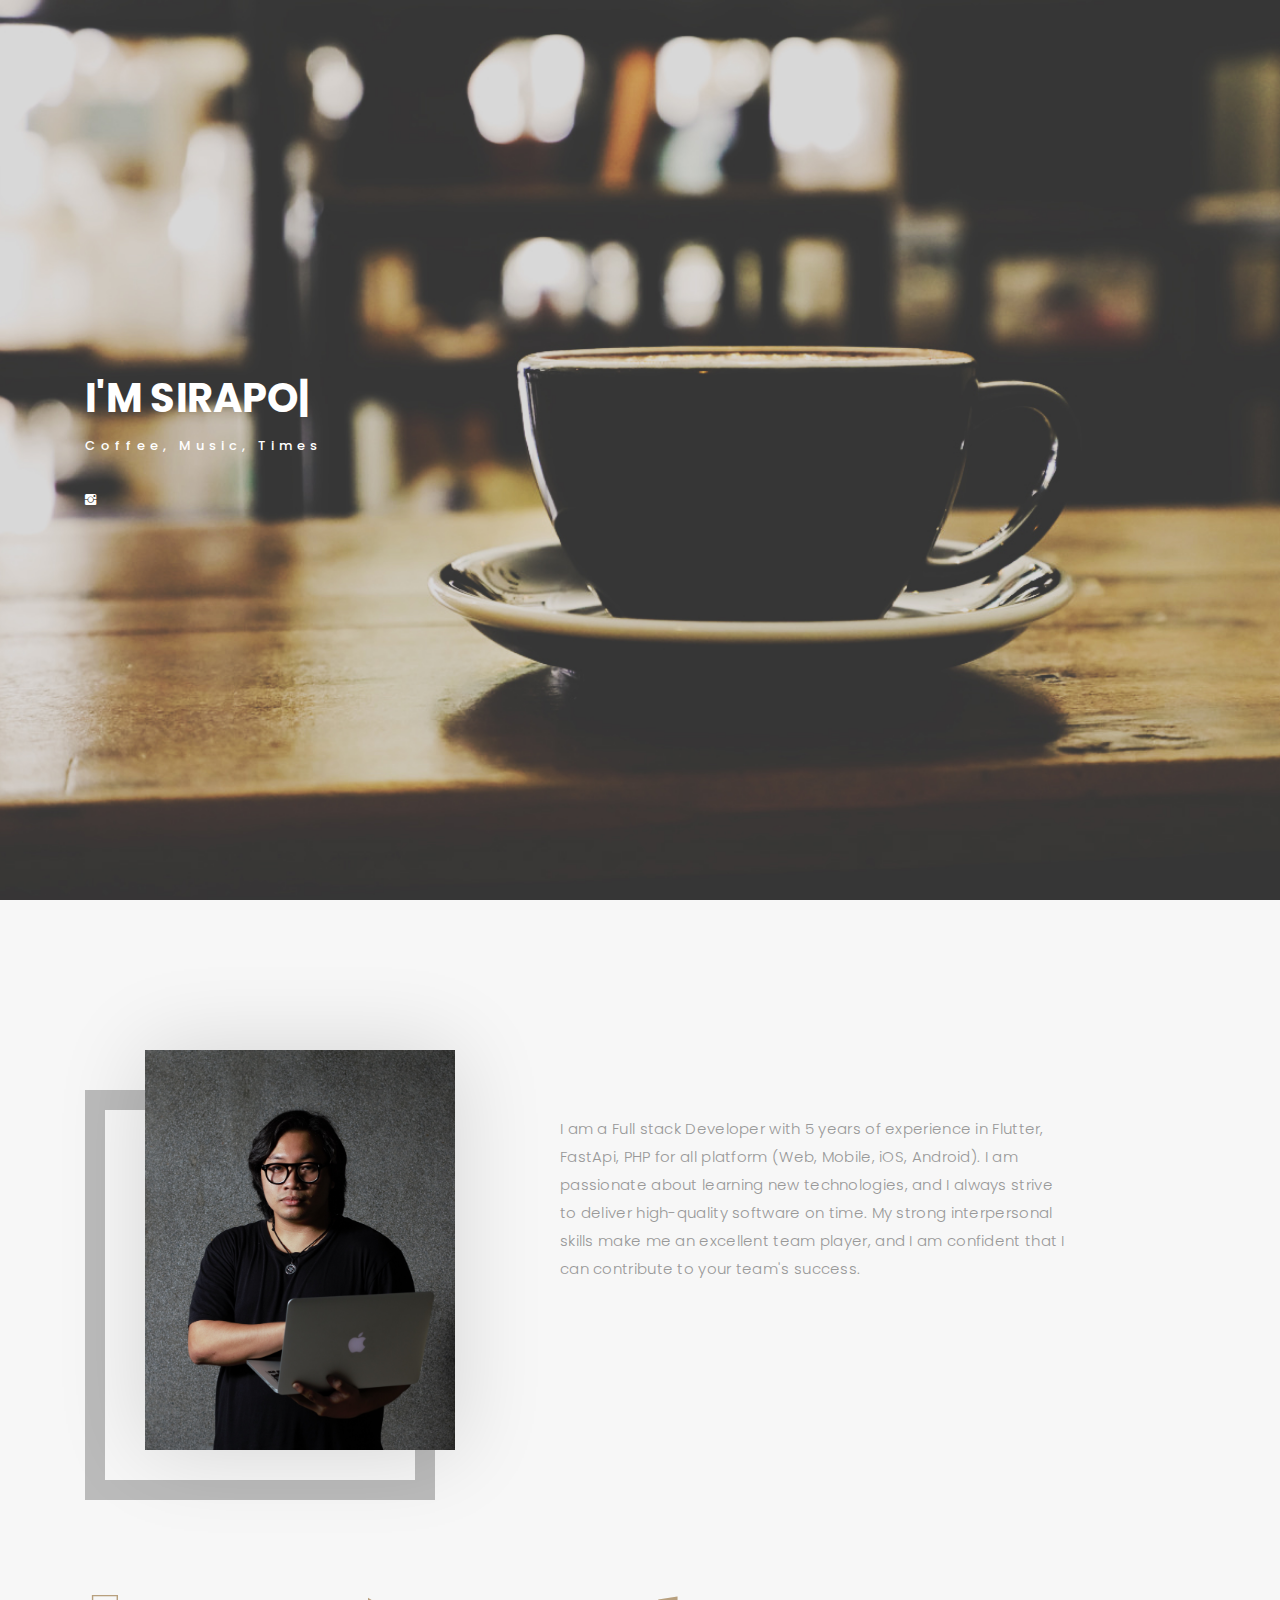
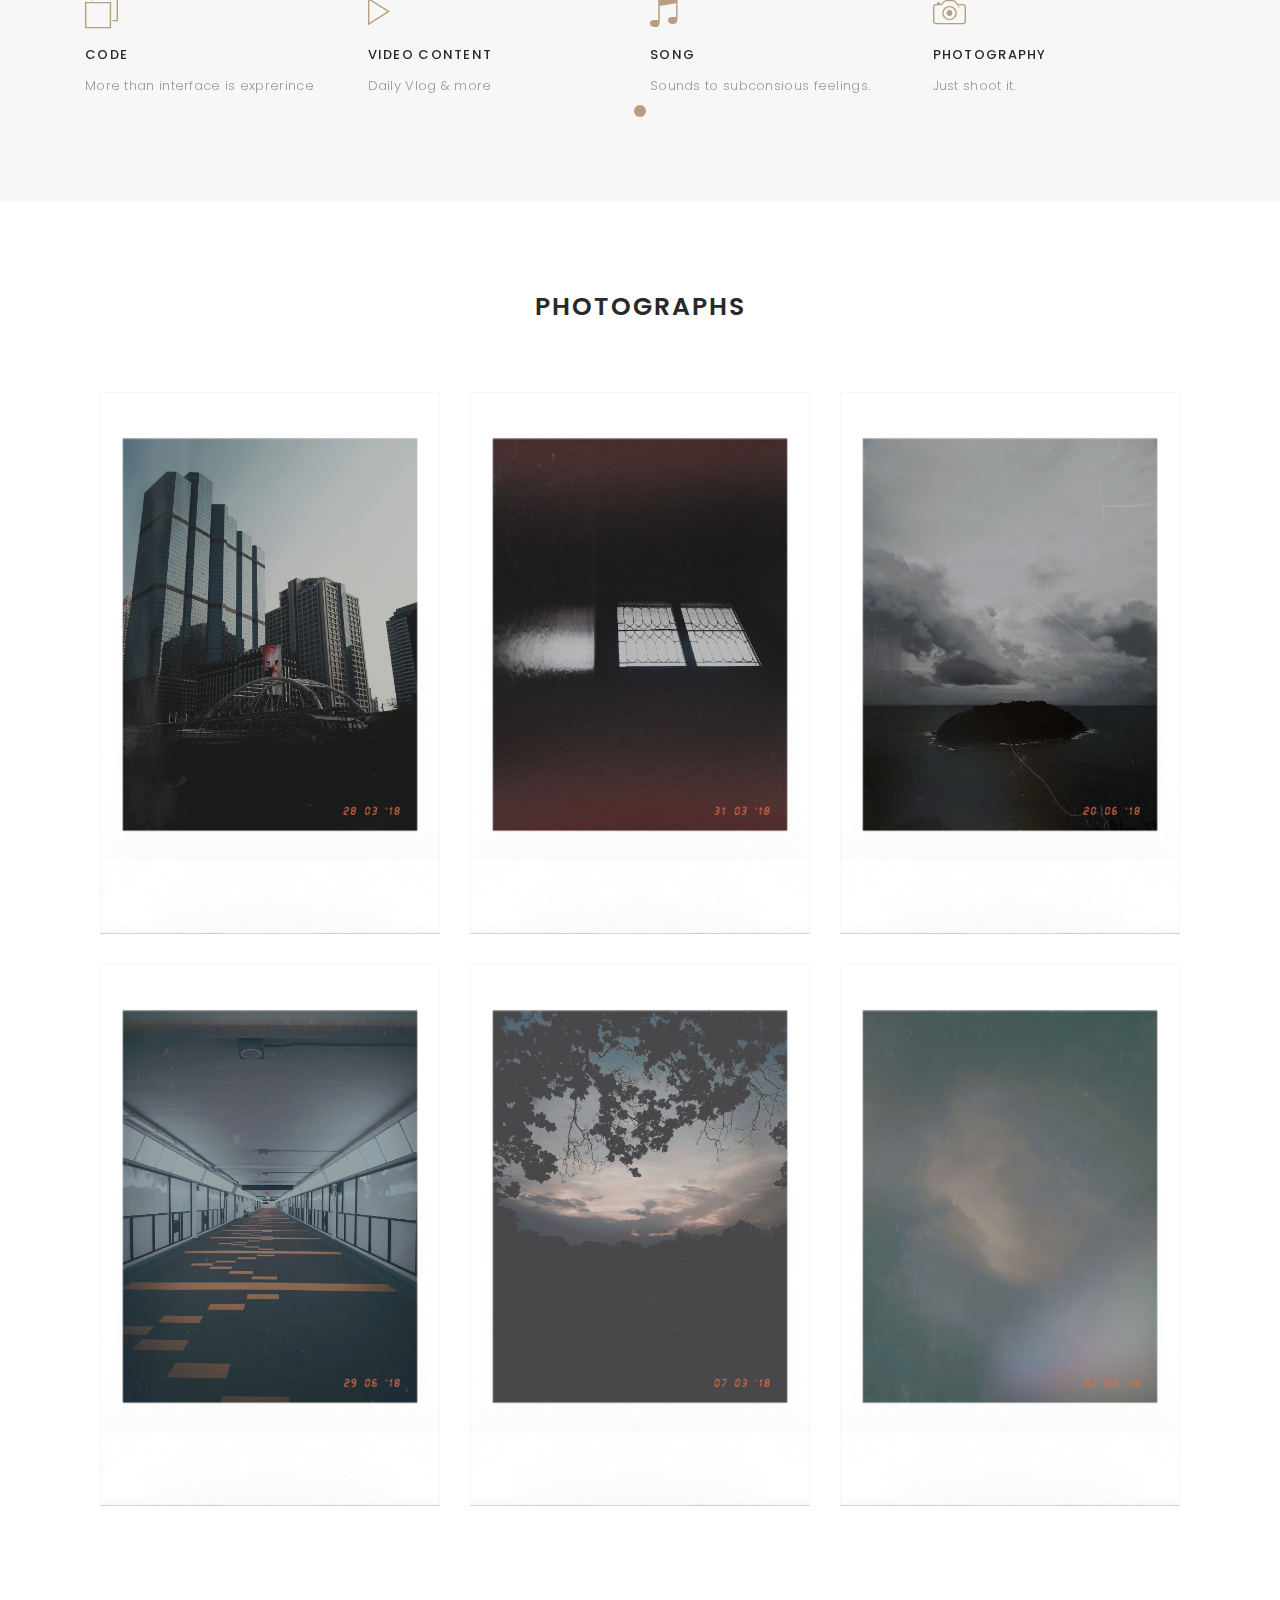
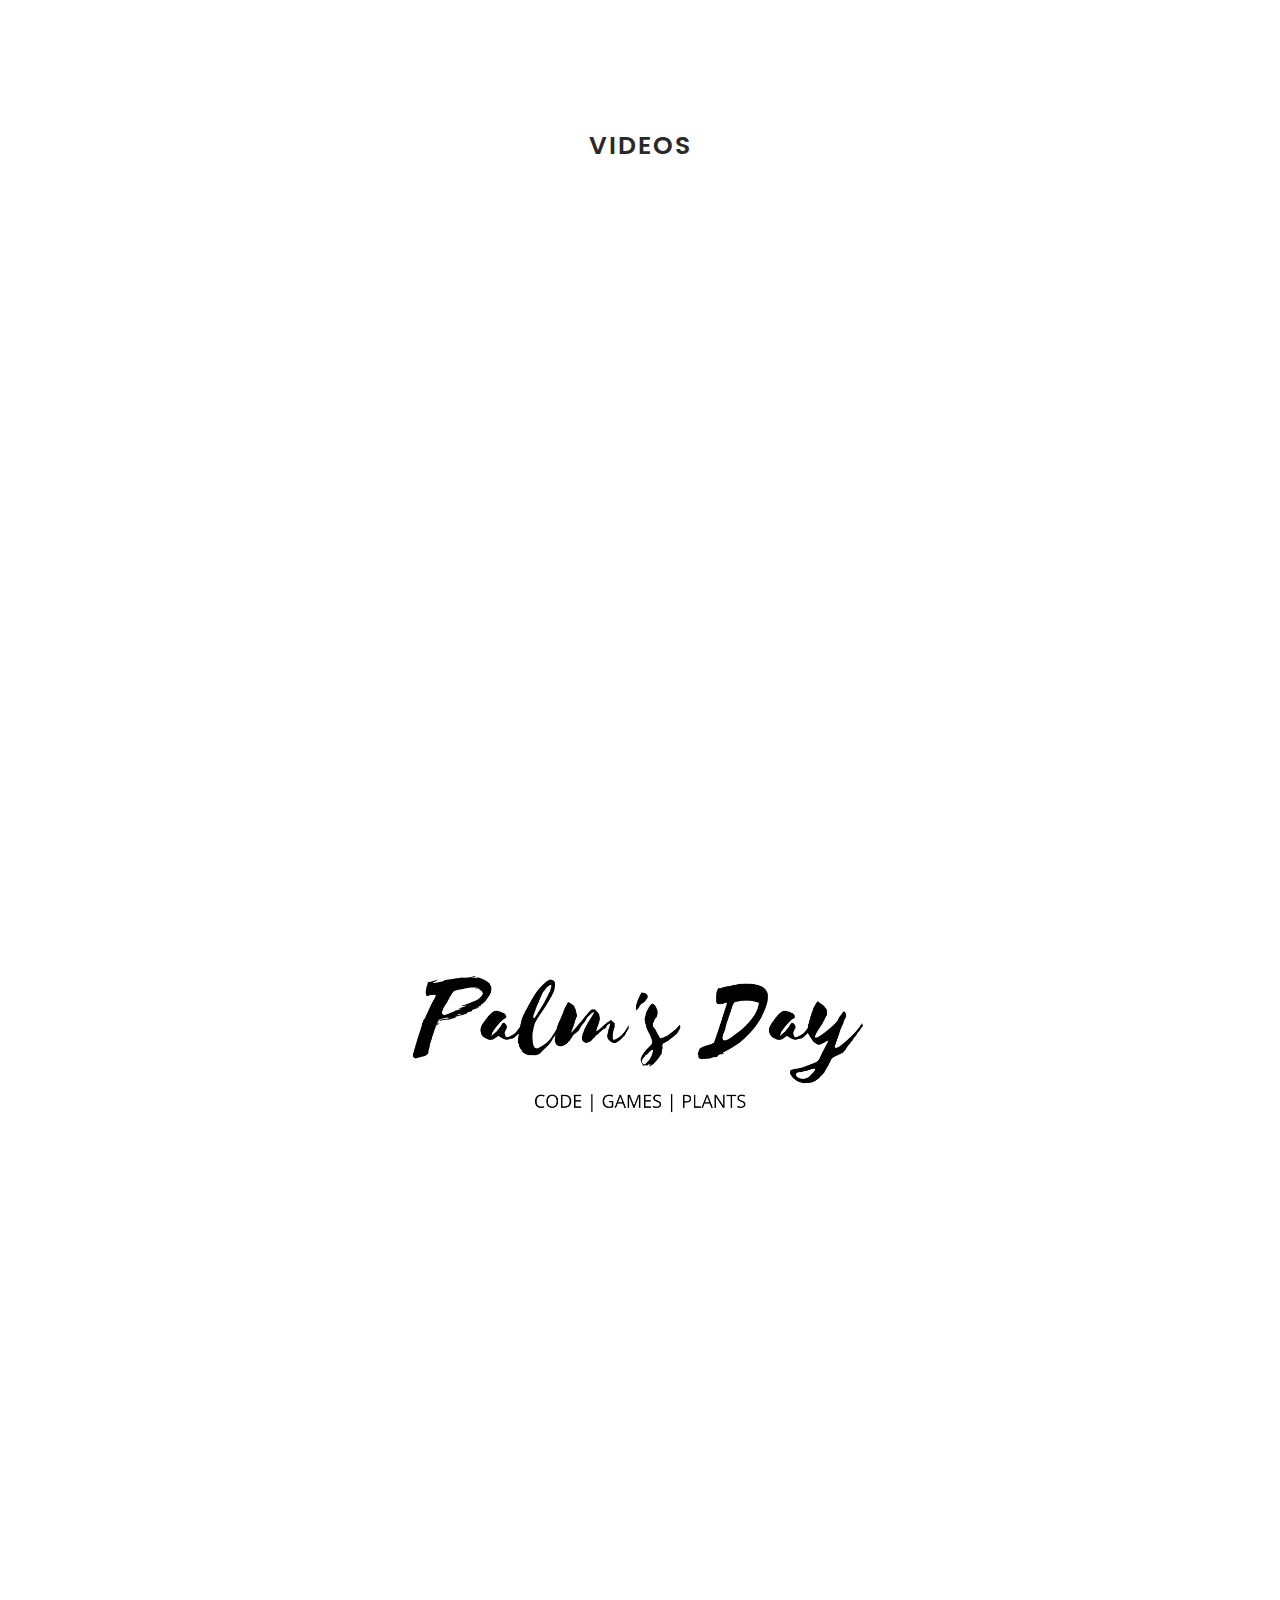
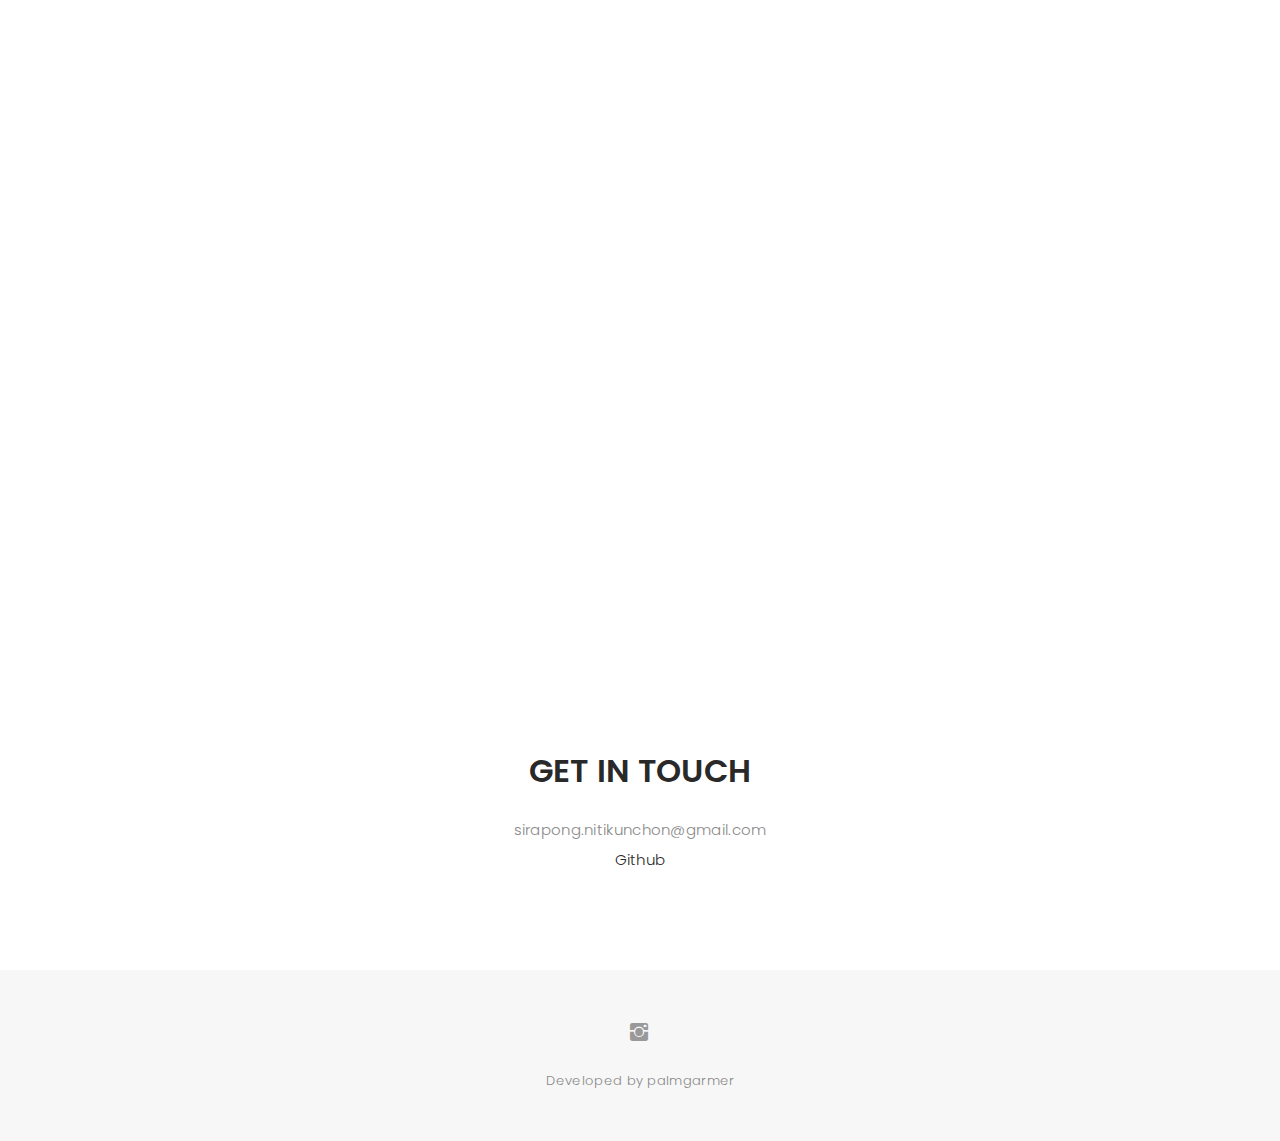
==== commit ea7d96bc: "update resume" ====
--- a/index.html
+++ b/index.html
@@ -116,7 +116,7 @@
   <div id="services">
     <div class="container">
 
-      <div class="services-carousel owl-theme">
+      <div class="services-carousel">
 
         <div class="services-block">
           <a href="https://github.com/palmgarmer">
@@ -217,6 +217,8 @@
 
   </div>
   <!-- End section portfolio -->
+
+  <!-- start section video -->
   <div id="videos" class="text-center paddsection">
 
     <div class="container">
@@ -224,25 +226,68 @@
         <h2>VIDEOS</h2>
       </div>
     </div>
-
+    
     <div class="container">
       <br>
       <div class="container">
         <div class="journal-block">
-          
-          <div class="row">
-            <div class="col-lg-12">
-              <div class="embed-responsive embed-responsive-16by9">
-                <iframe class="embed-responsive-item" src="https://youtube.com/embed/jklPFJiDbK8">
-                </iframe>
+
+            <div class="row">
+              <div class="col-lg-12">
+
+                <div class="embed-responsive embed-responsive-21by9">
+                  <iframe class="embed-responsive-item" src="https://youtube.com/embed/jklPFJiDbK8">
+                  </iframe>
+                </div>
+
               </div>
             </div>
-          </div>
-
-        </div>
-      </div>
-    </div>
-  </div>
+
+        </div>
+      </div>
+    </div>
+
+    <div class="container">
+      <br>
+      <div class="container">
+        <div class="journal-block">
+
+            <div class="row">
+              <div class="col-lg-12">
+
+                <a href="https://www.youtube.com/@PalmsDay">
+                <img src="images/Palm's Day.png" width="100%">
+                </a>
+                
+              </div>
+            </div>
+
+        </div>
+      </div>
+    </div>
+
+    <div class="container">
+      <br>
+      <div class="container">
+        <div class="journal-block">
+
+            <div class="row">
+              <div class="col-lg-12">
+
+                <div class="embed-responsive embed-responsive-4by3">
+                  <iframe class="embed-responsive-item" src="https://youtube.com/embed/Cn5rT2lh4aY">
+                  </iframe>
+                </div>
+
+              </div>
+            </div>
+
+        </div>
+      </div>
+    </div>
+  </div>
+  <!-- end section video -->
+
 
 
   <!-- start sectoion contact -->
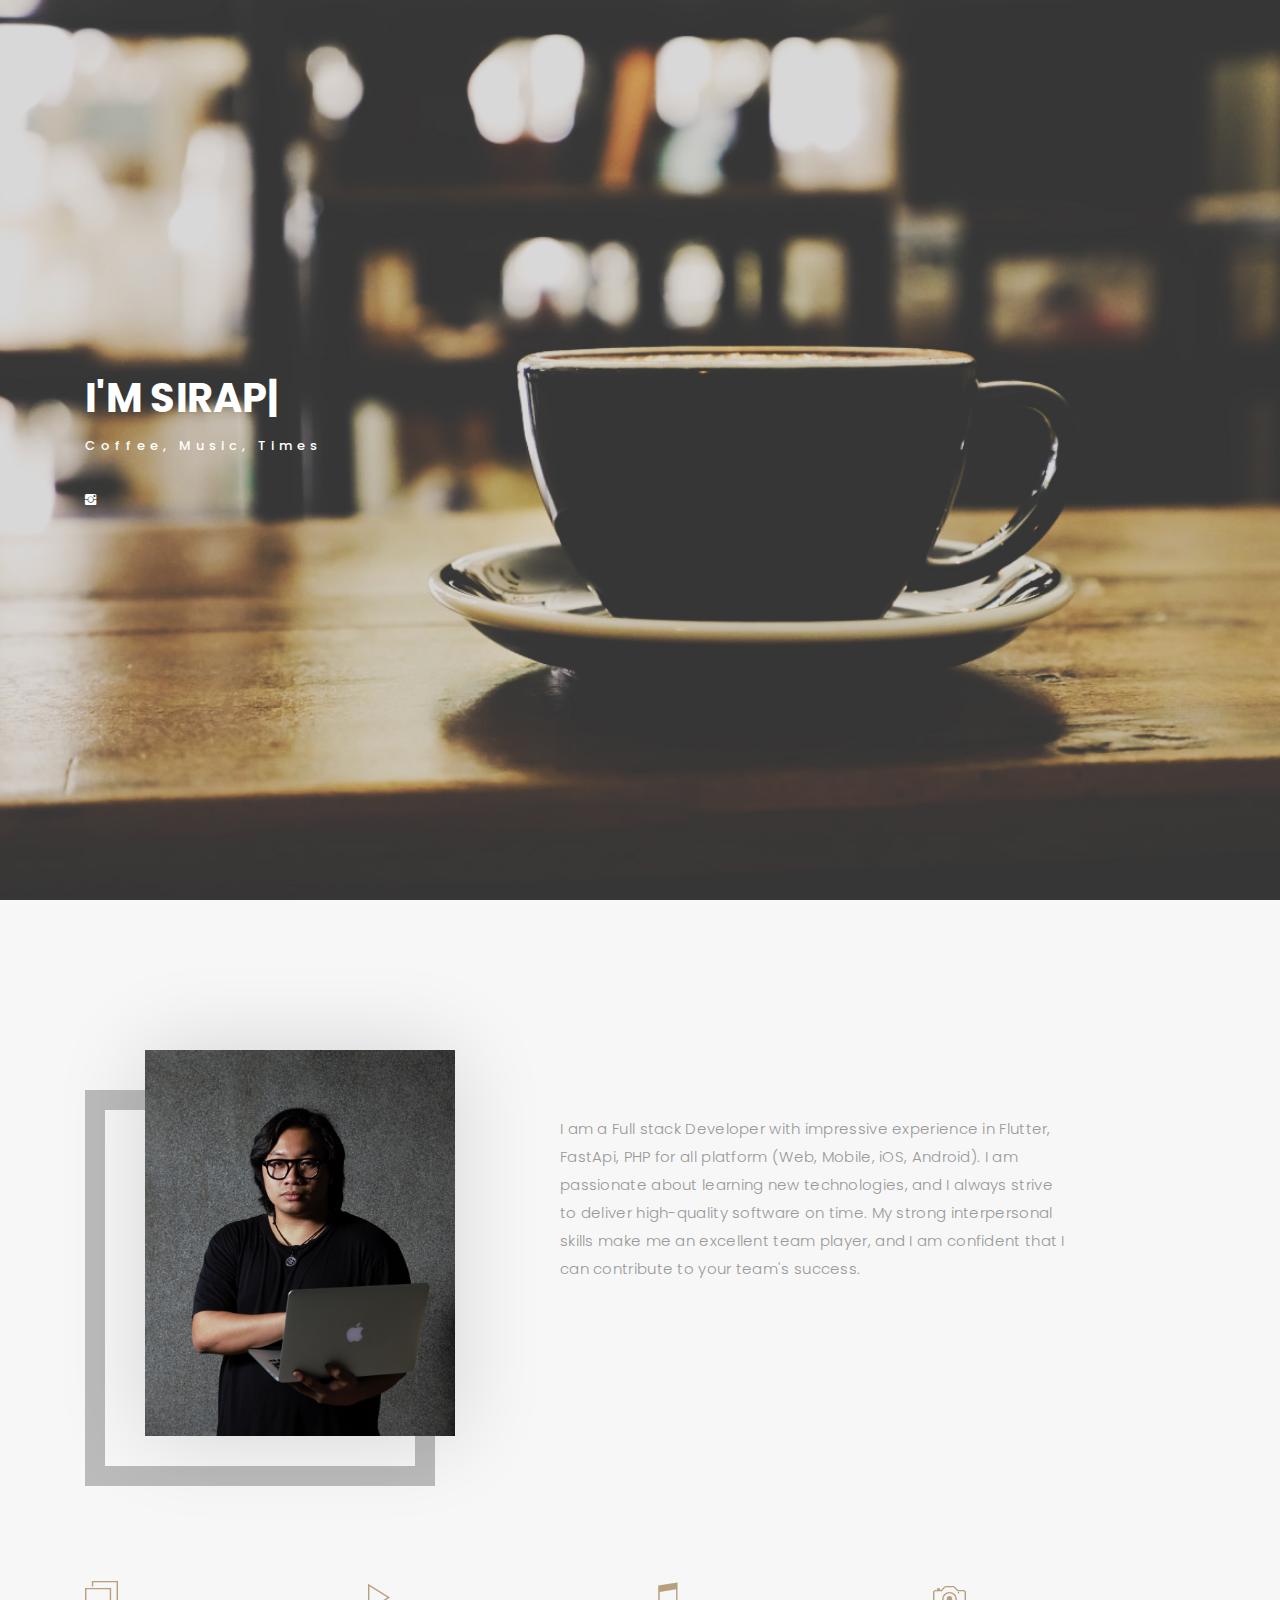
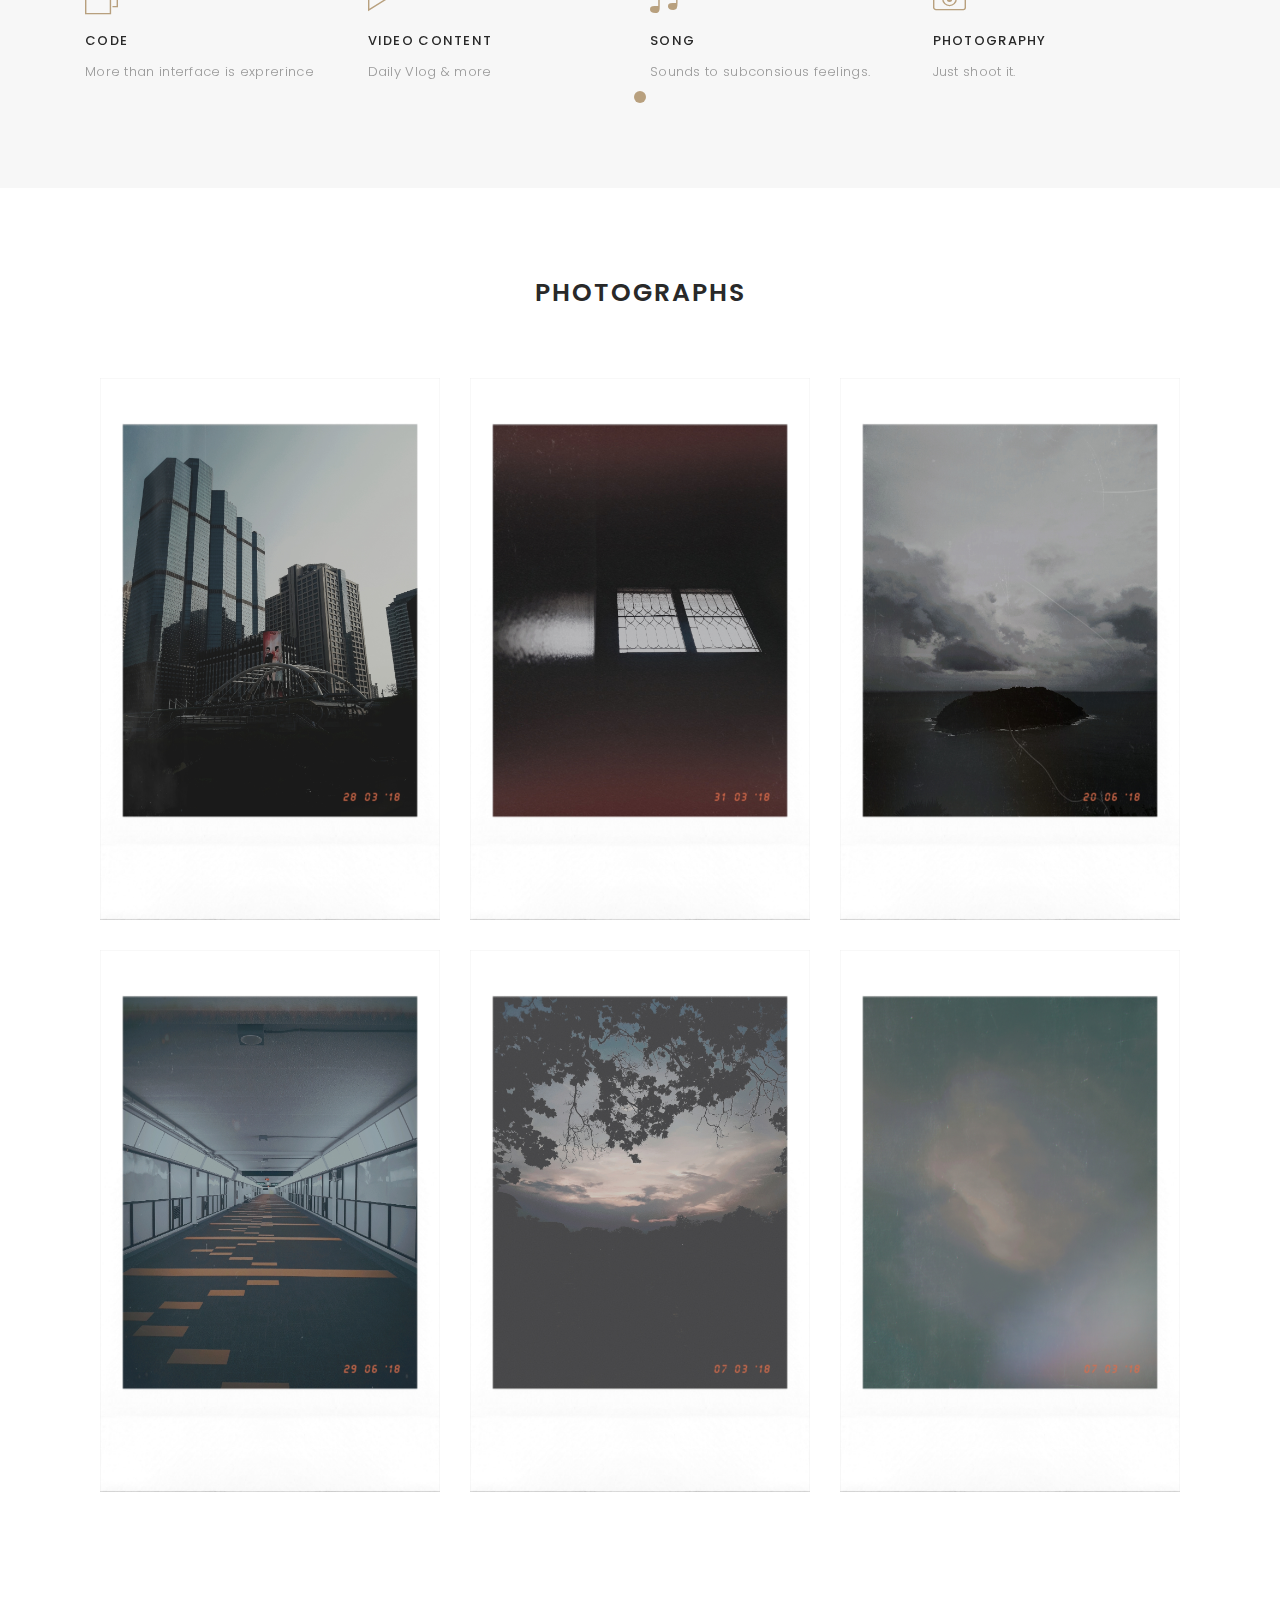
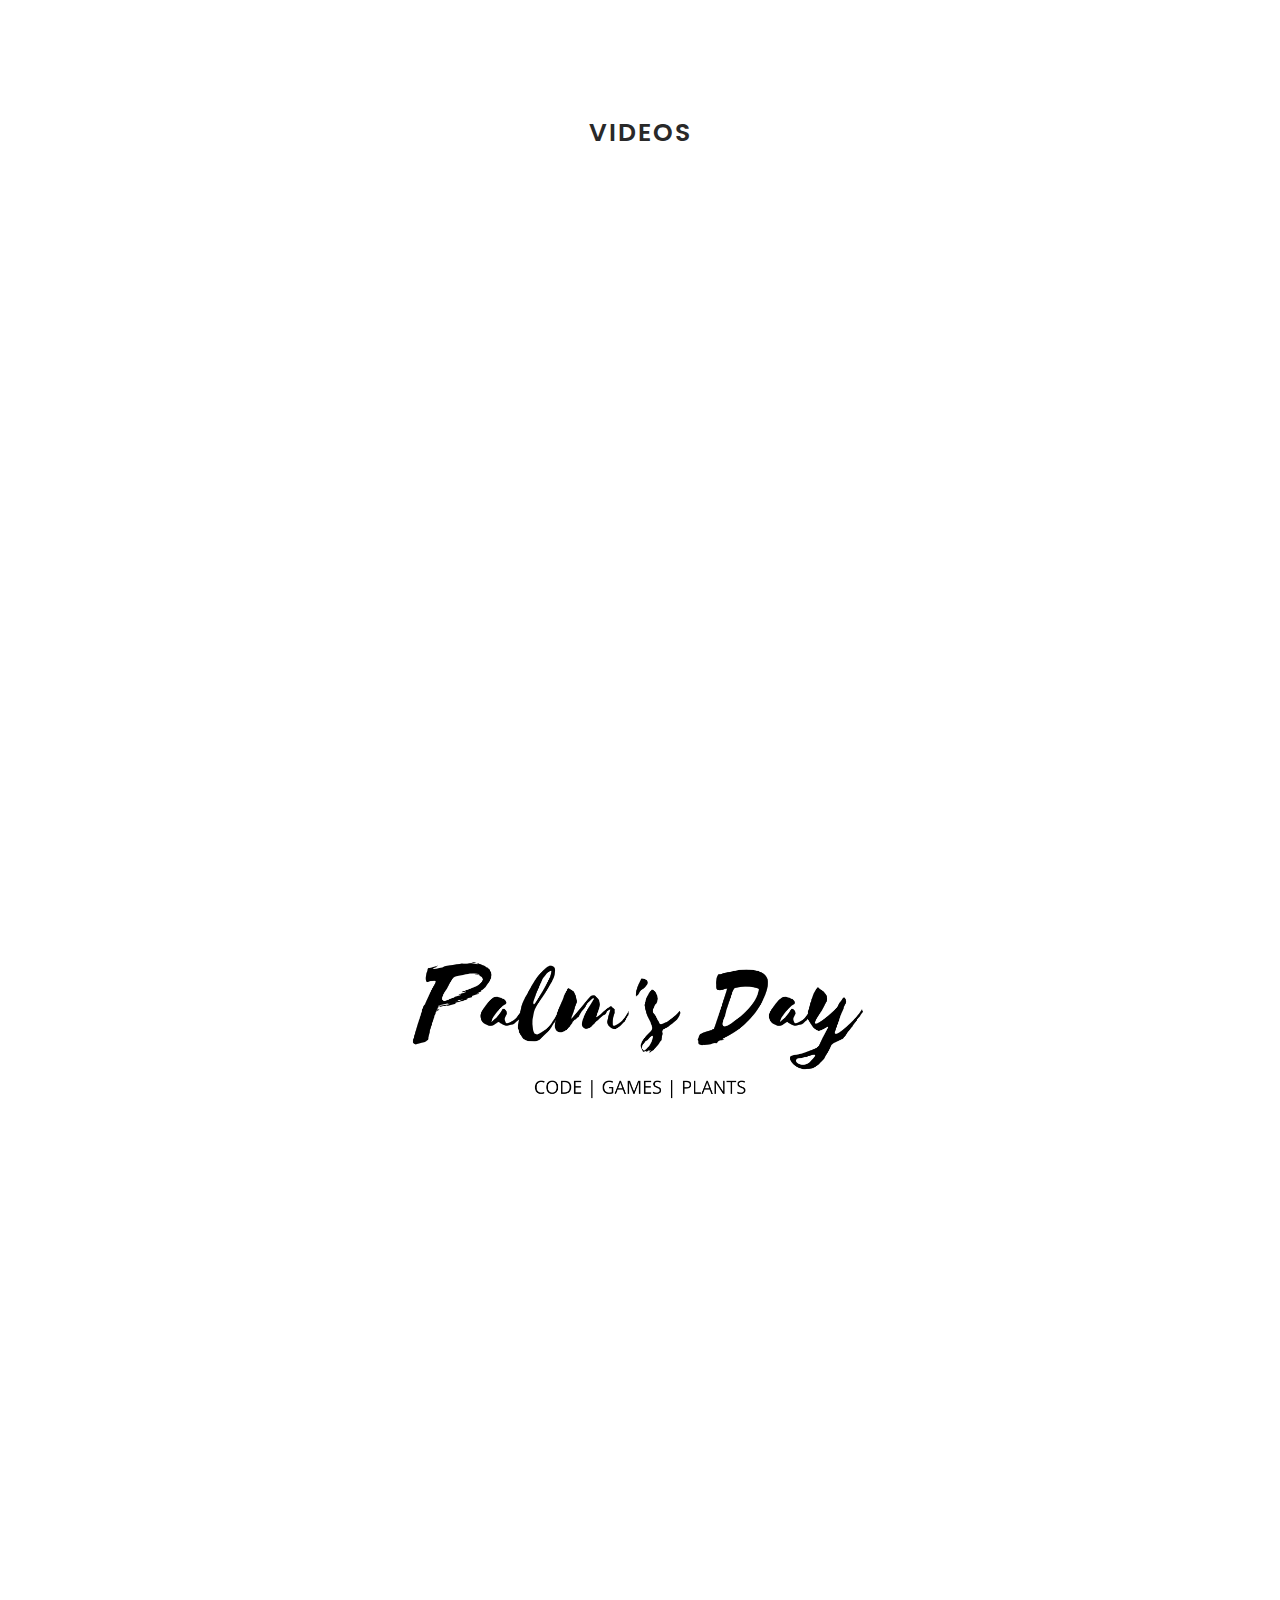
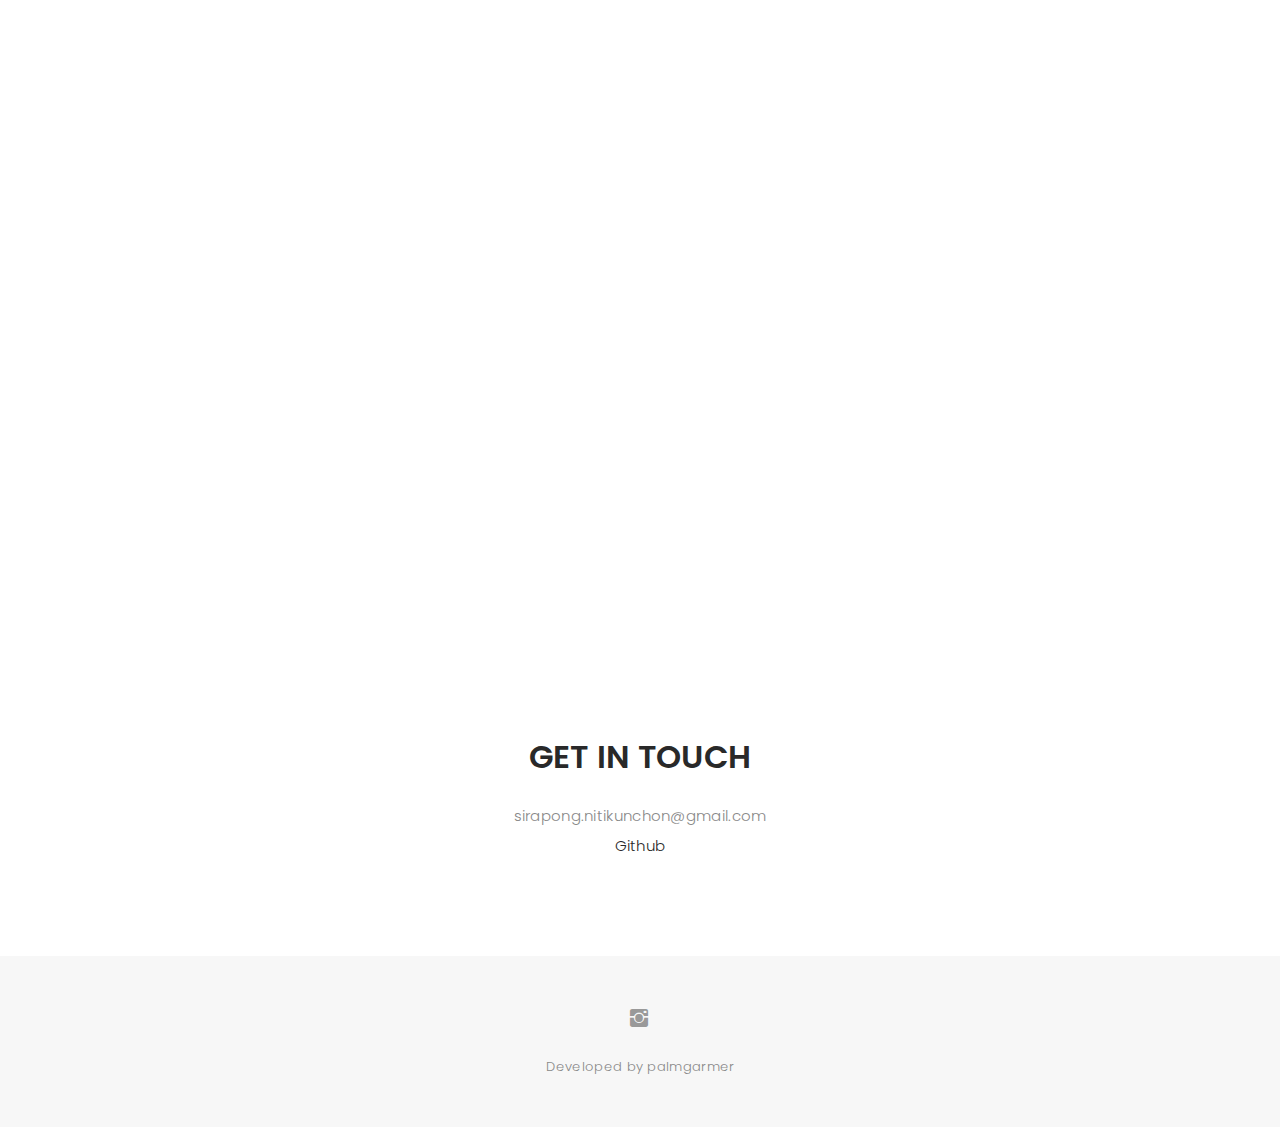
==== commit 1bef3b68: "update little wording" ====
--- a/index.html
+++ b/index.html
@@ -96,7 +96,7 @@
         <div class="col-lg-7">
           <div class="about-descr">
 
-            <p class="separator">I am a Full stack Developer with 5 years of experience 
+            <p class="separator">I am a Full stack Developer with impressive experience 
               in Flutter, FastApi, PHP for all platform (Web, Mobile, iOS, Android).
               I am passionate about learning new technologies, and 
               I always strive to deliver high-quality software on time. 
--- a/css/style.css
+++ b/css/style.css
@@ -304,7 +304,7 @@
   box-shadow: 0px 0px 85px 0px rgba(0, 0, 0, 0.14);
   margin-top: -60px;
   margin-left: 40px;
-  height: 400px;
+  height: 100%;
   object-fit: cover;
 }
 
